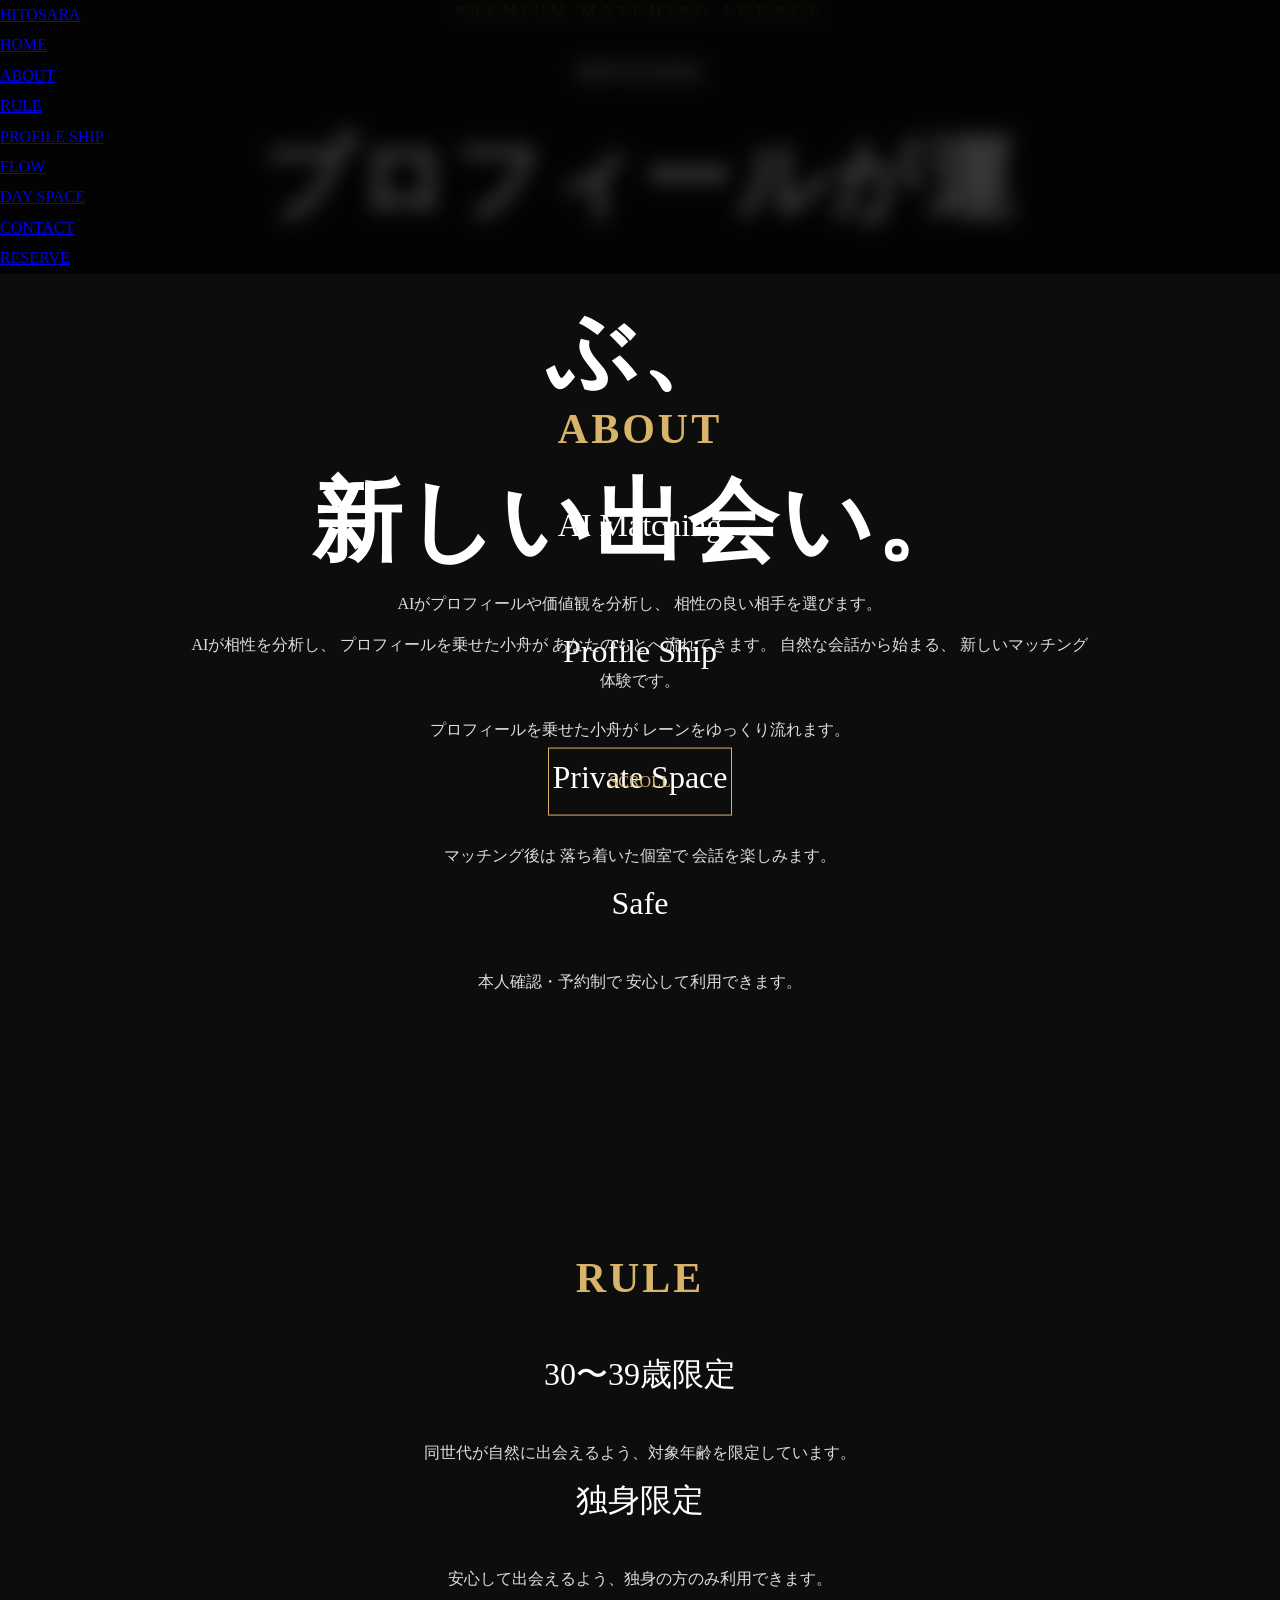
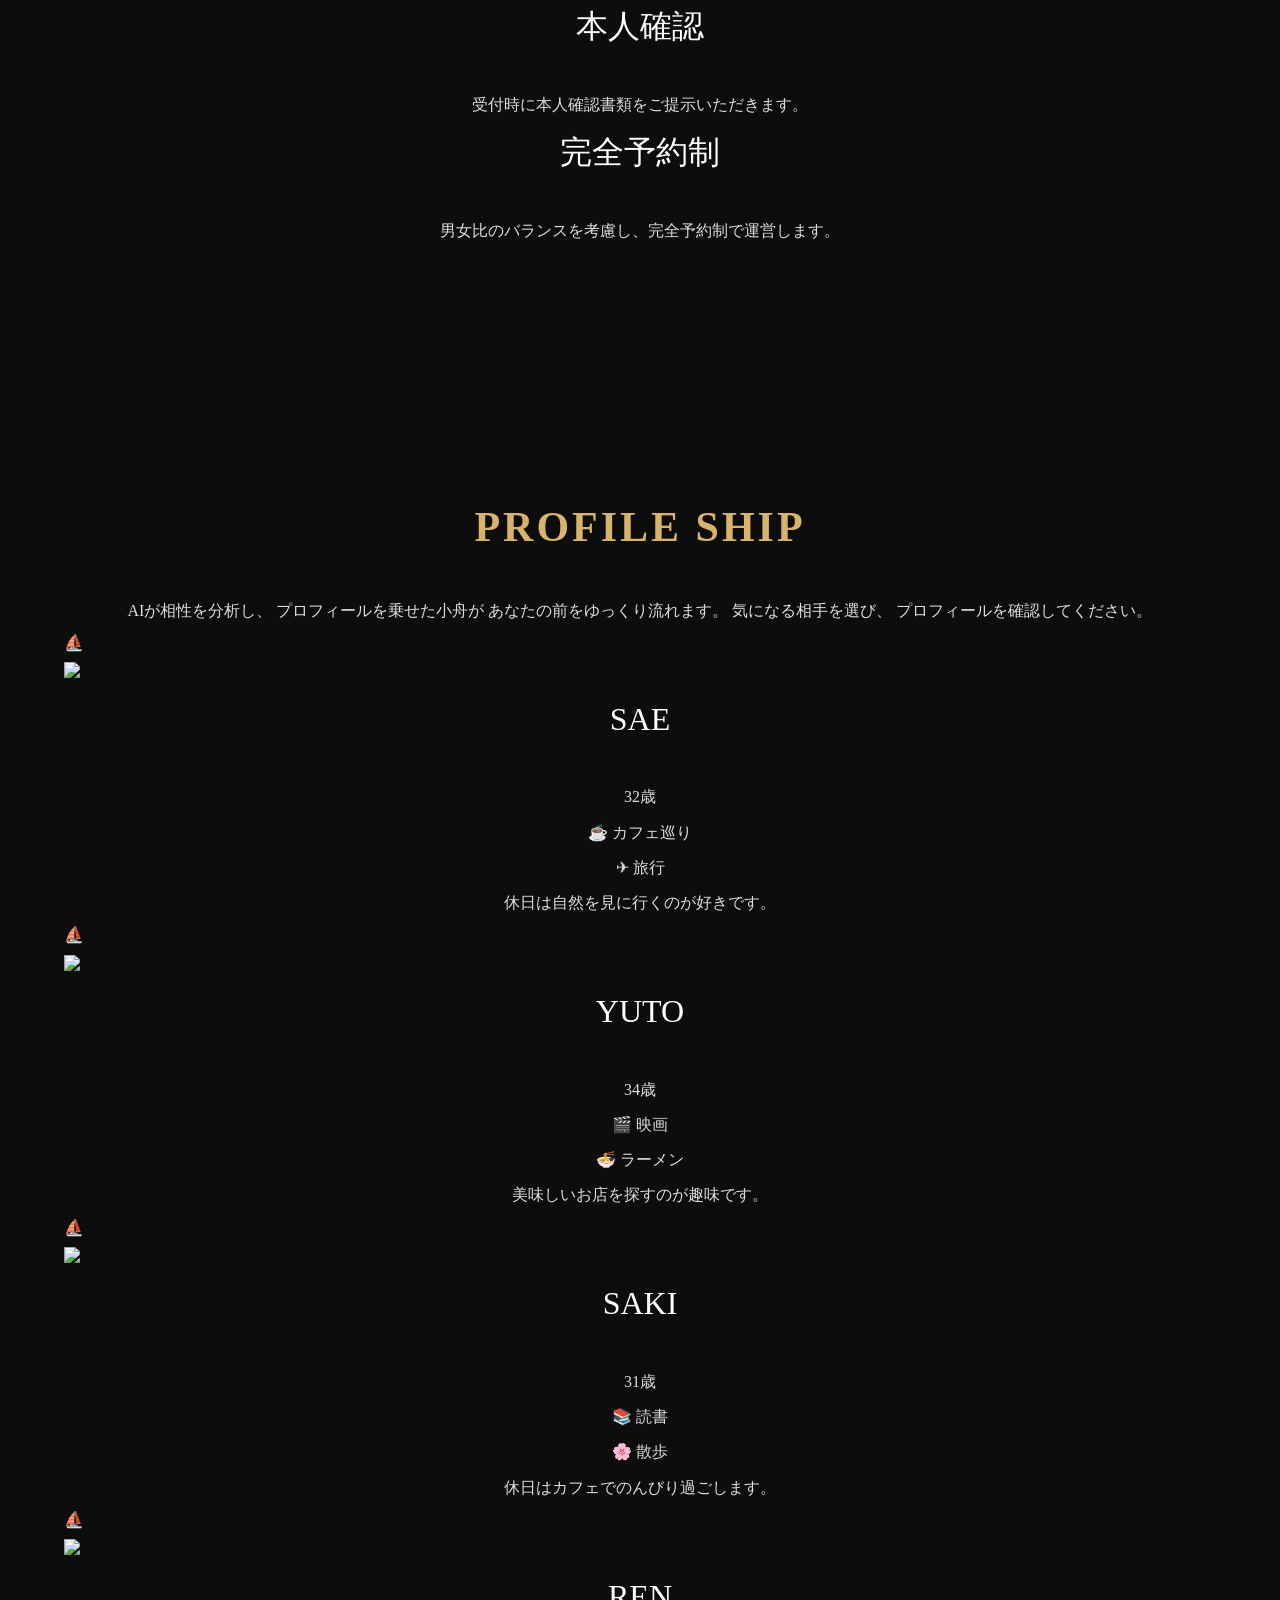
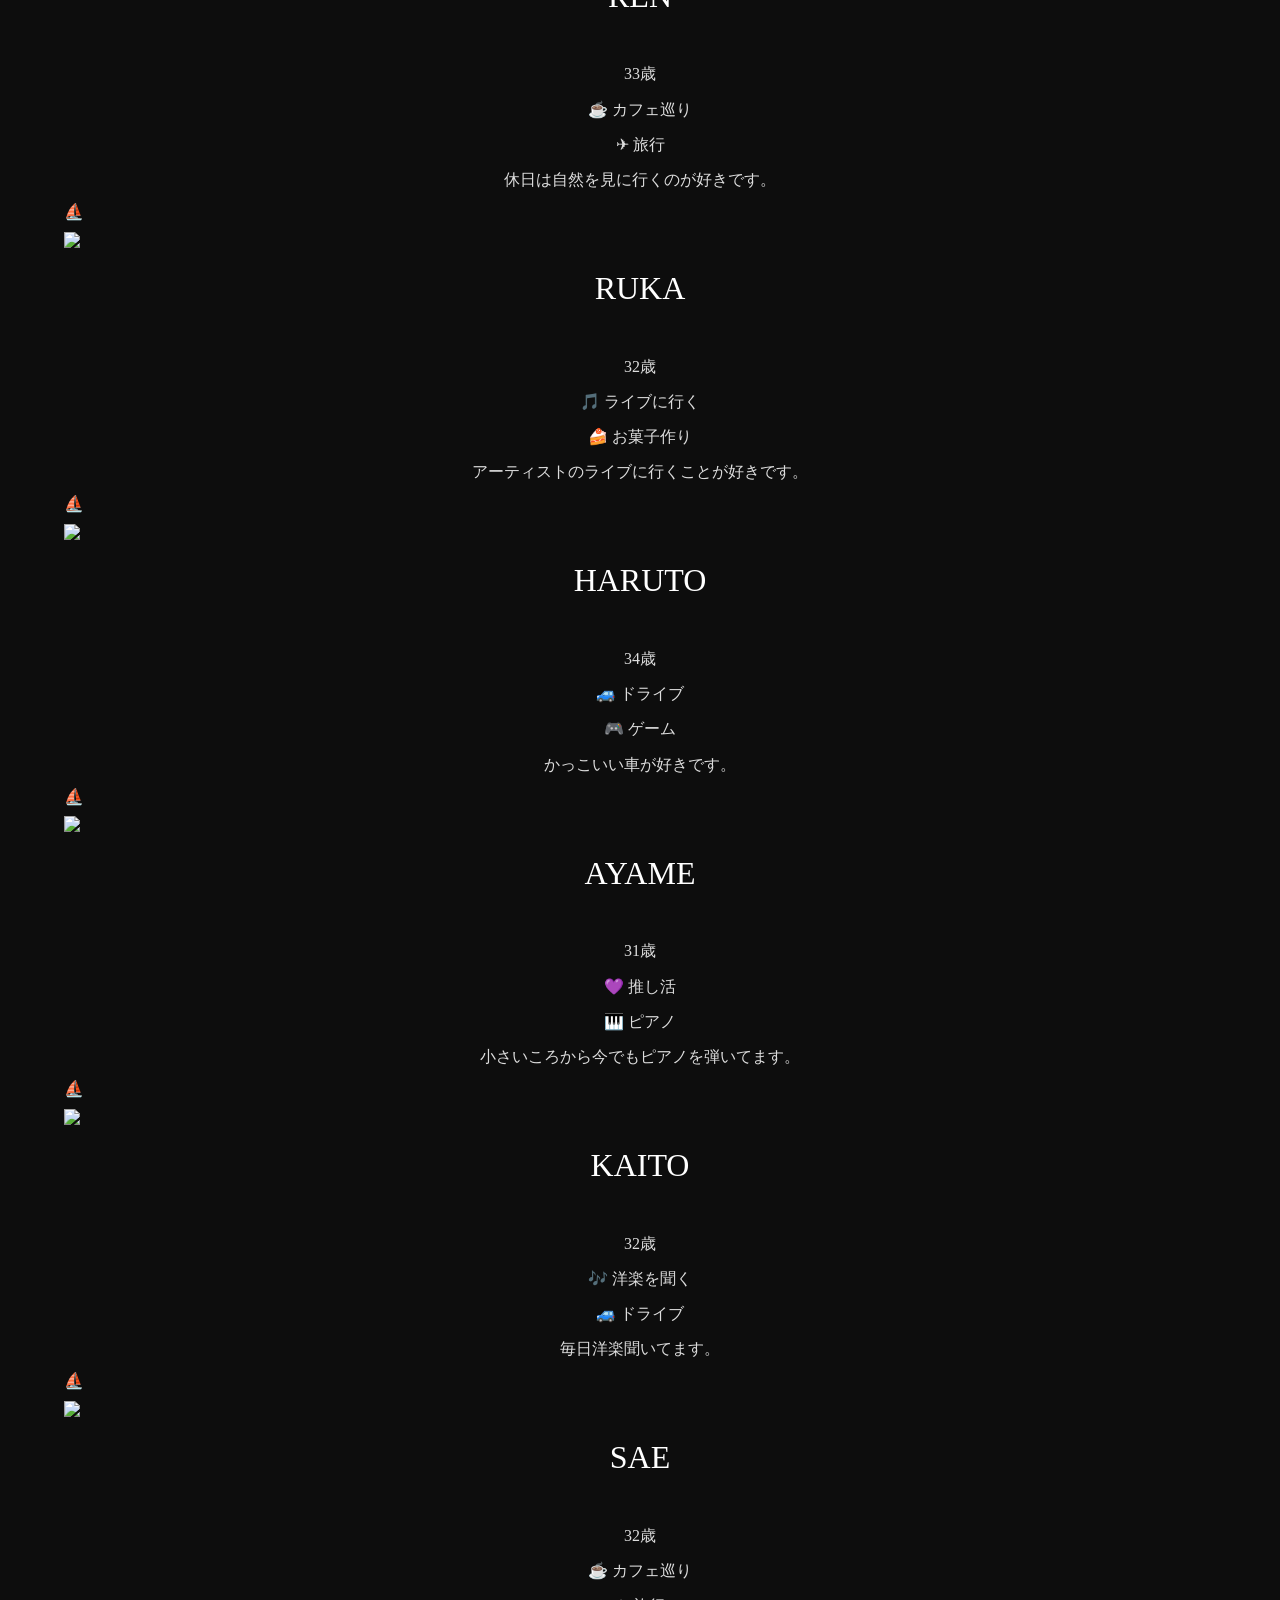
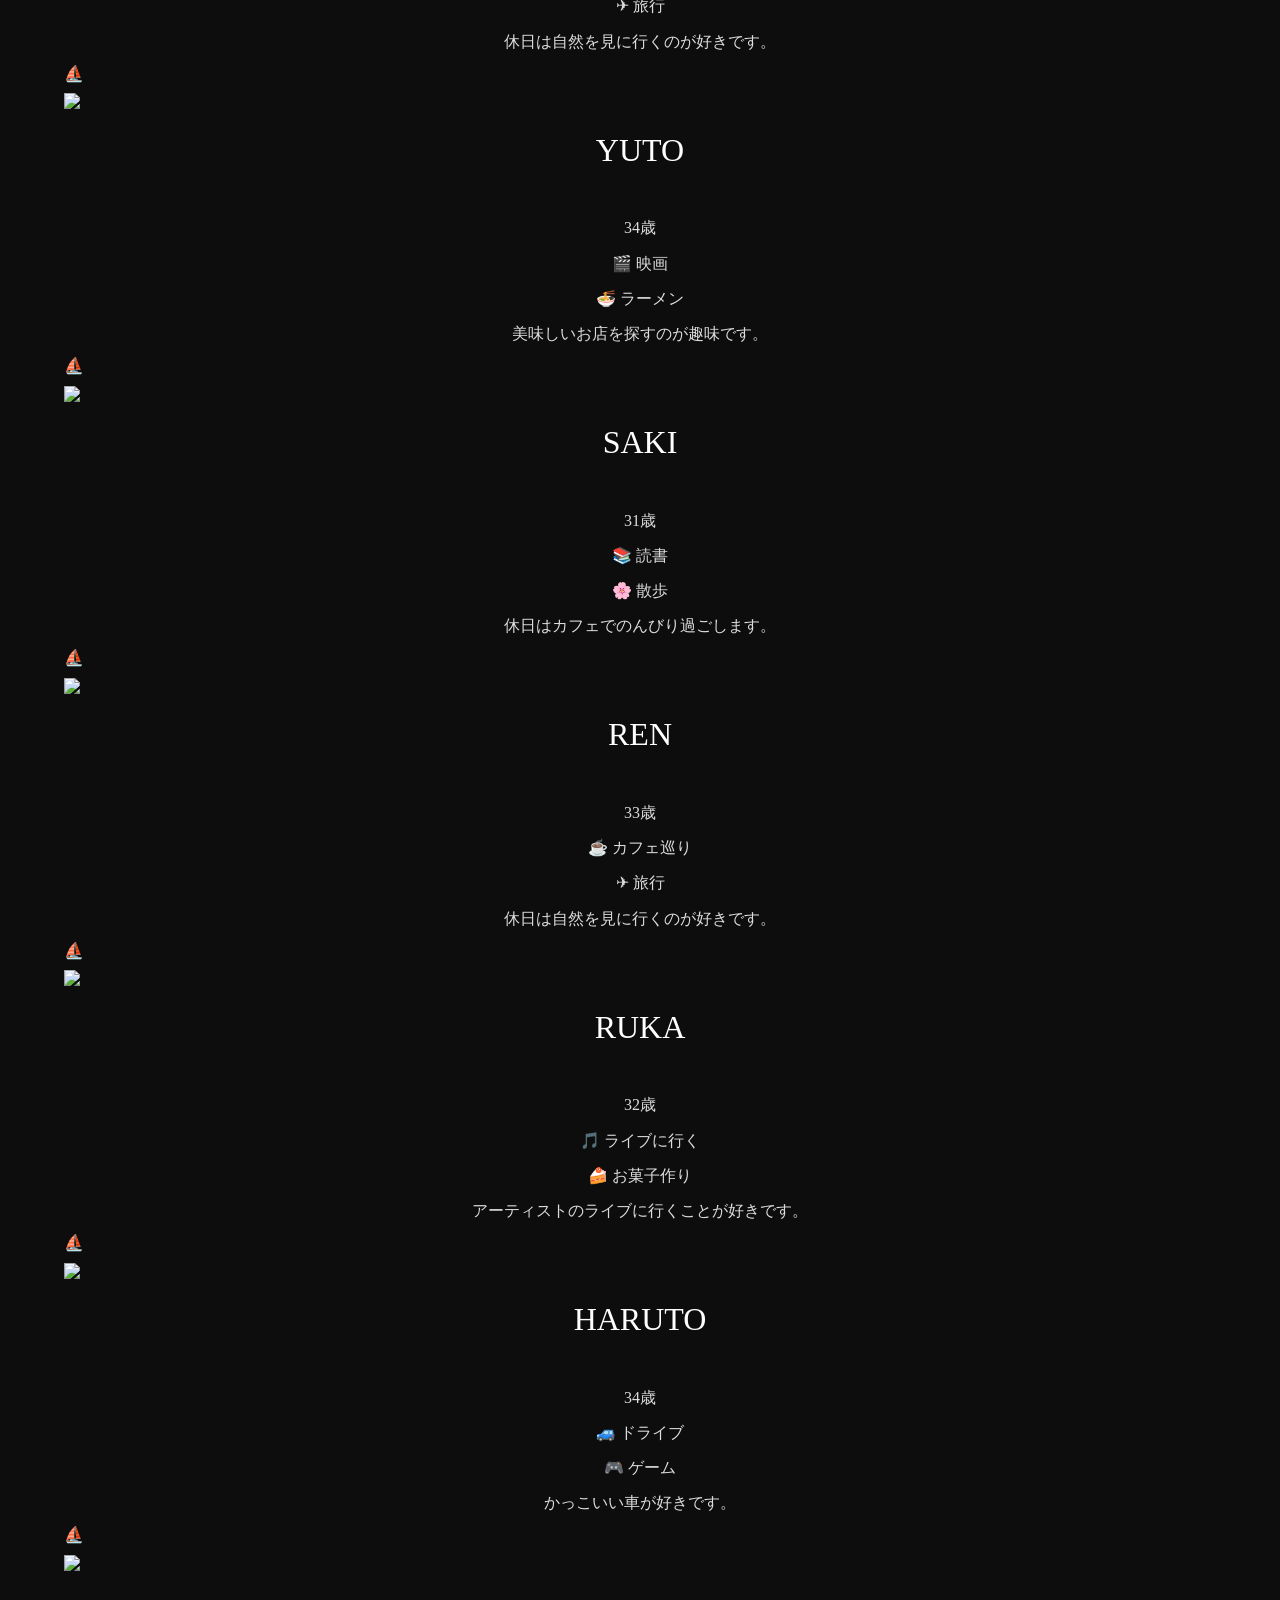
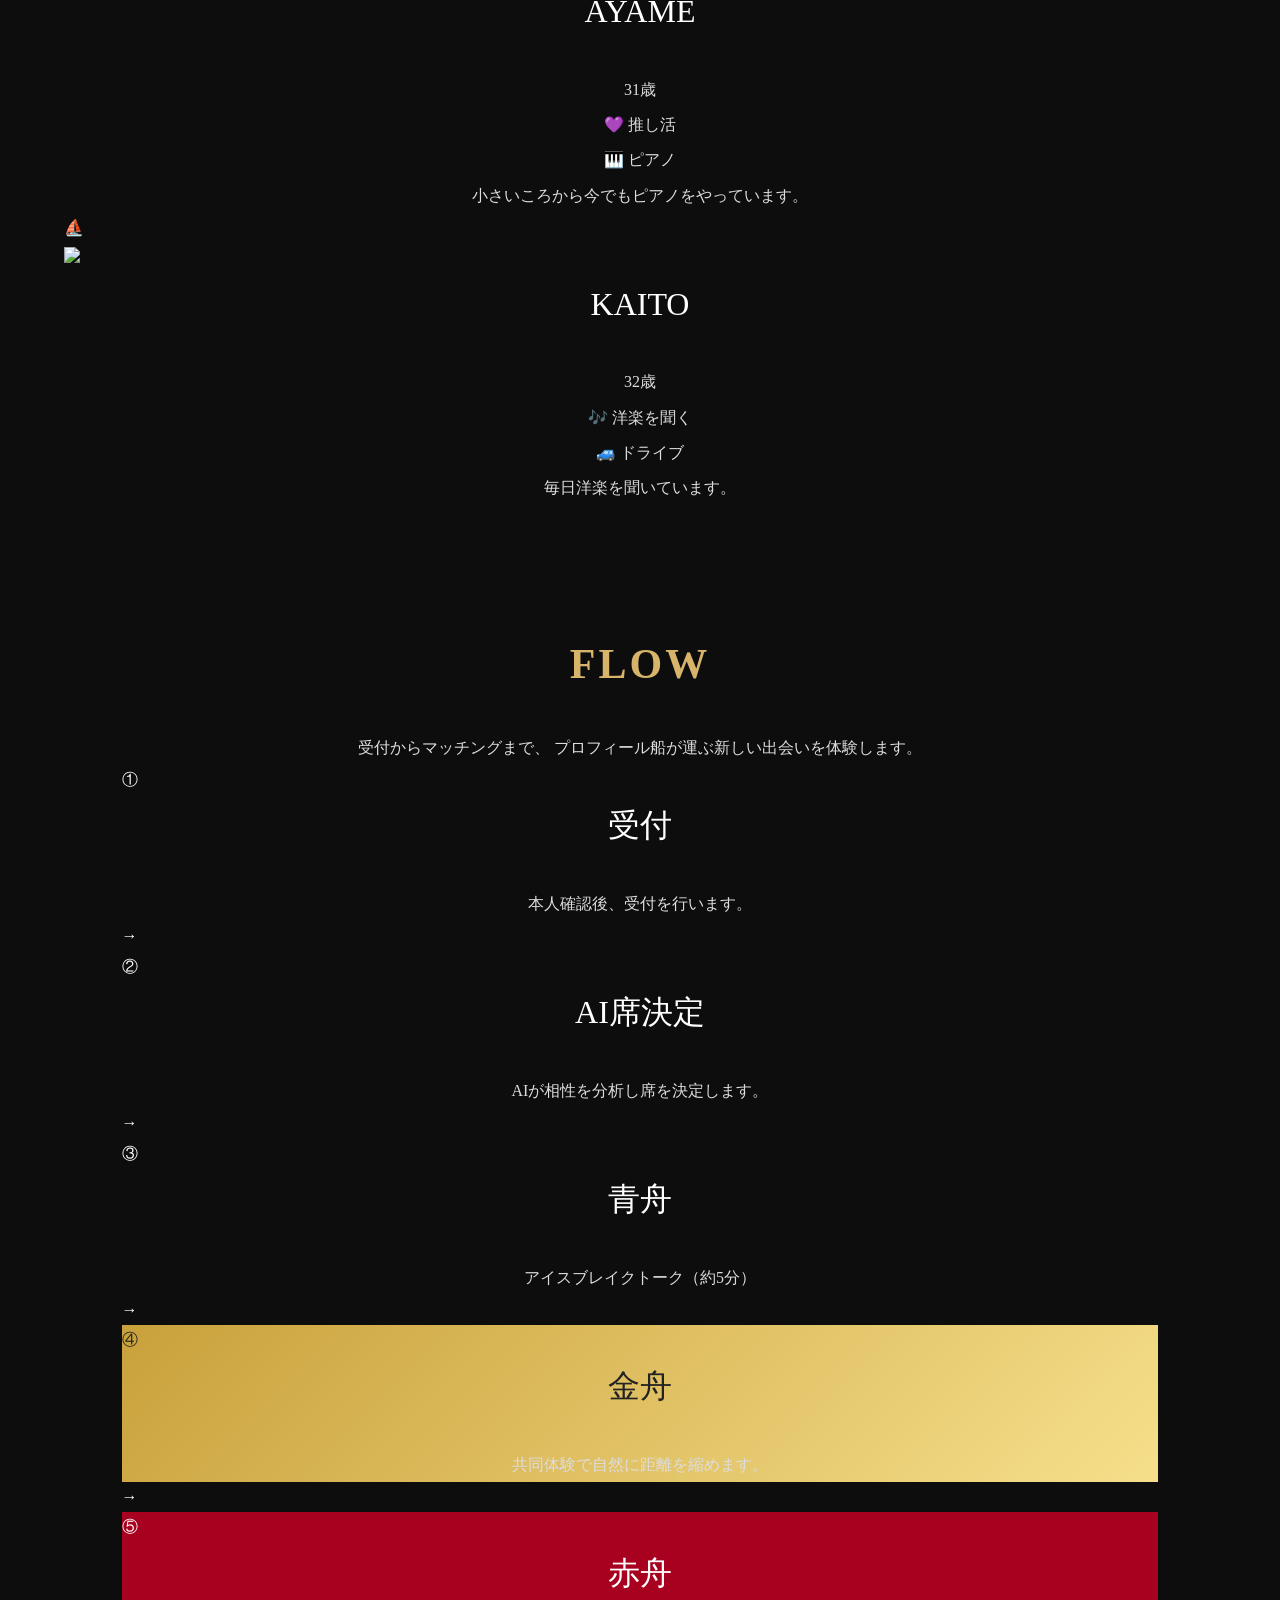
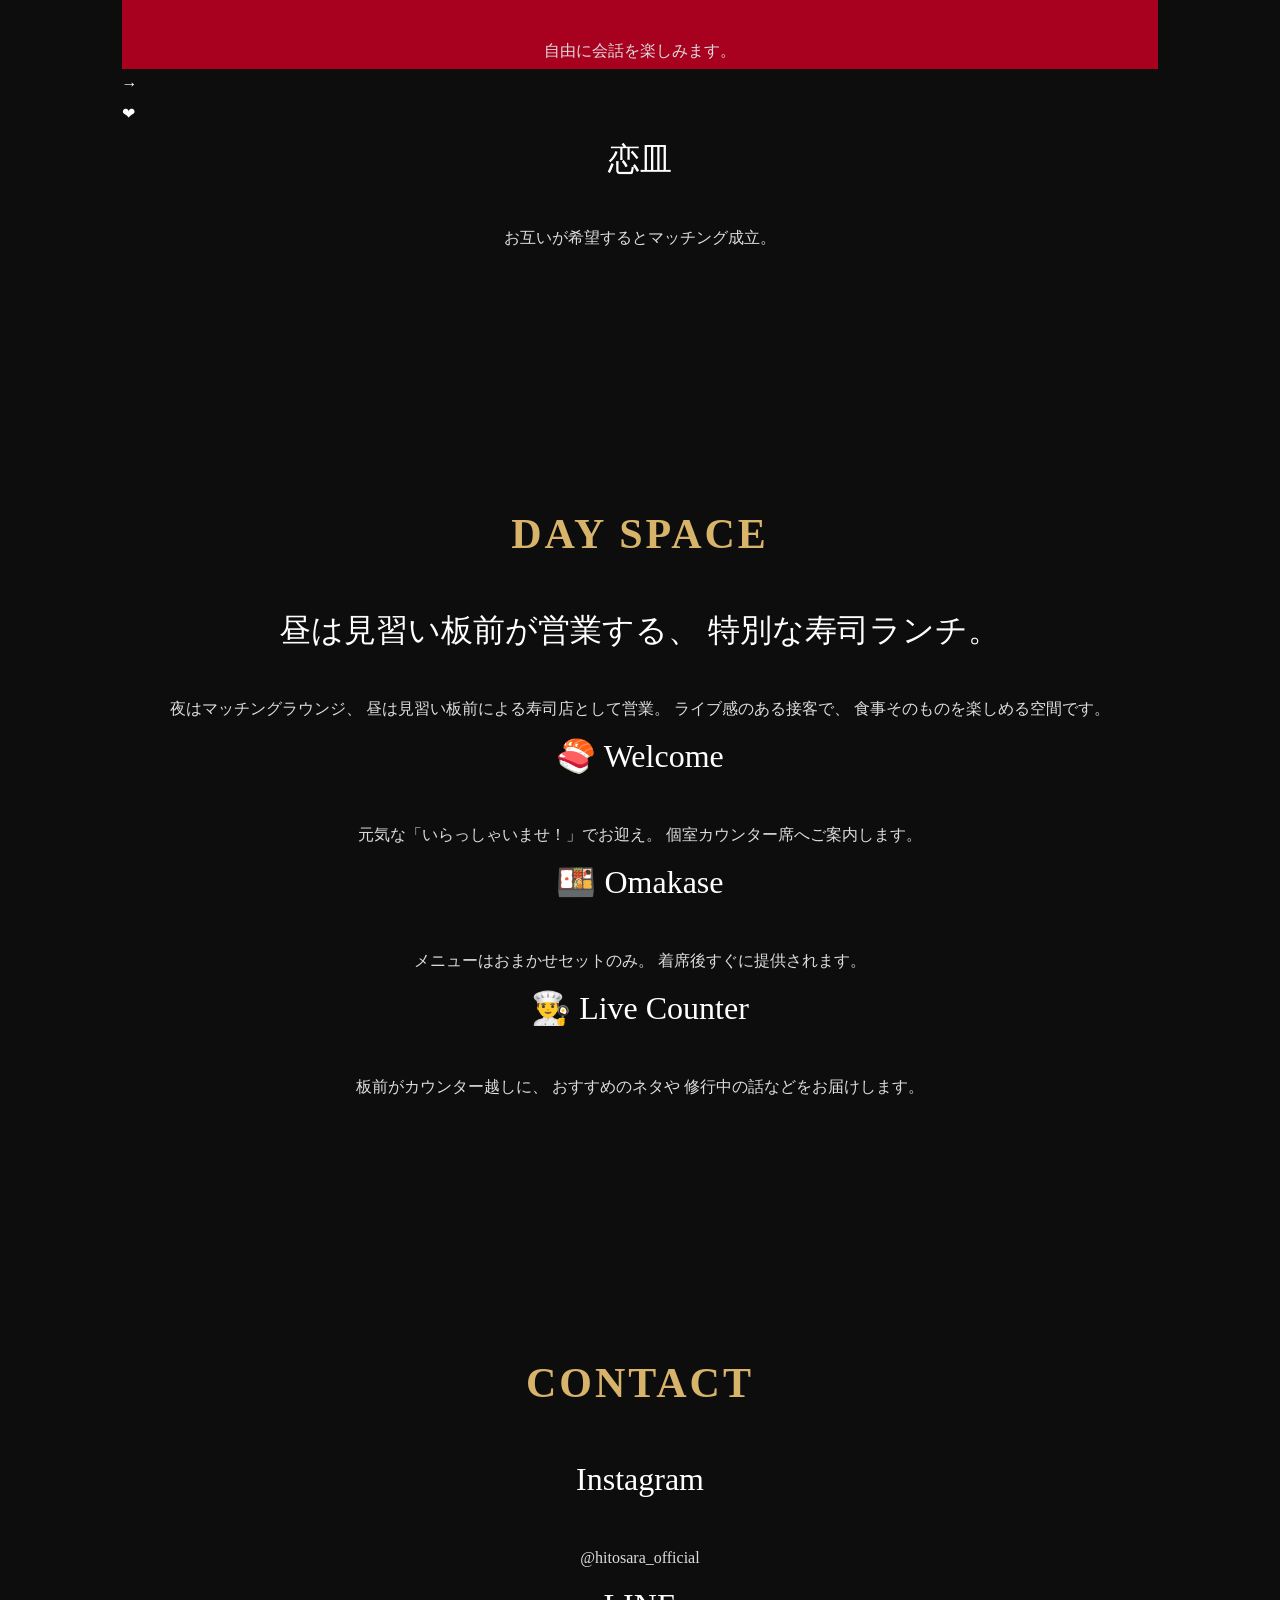
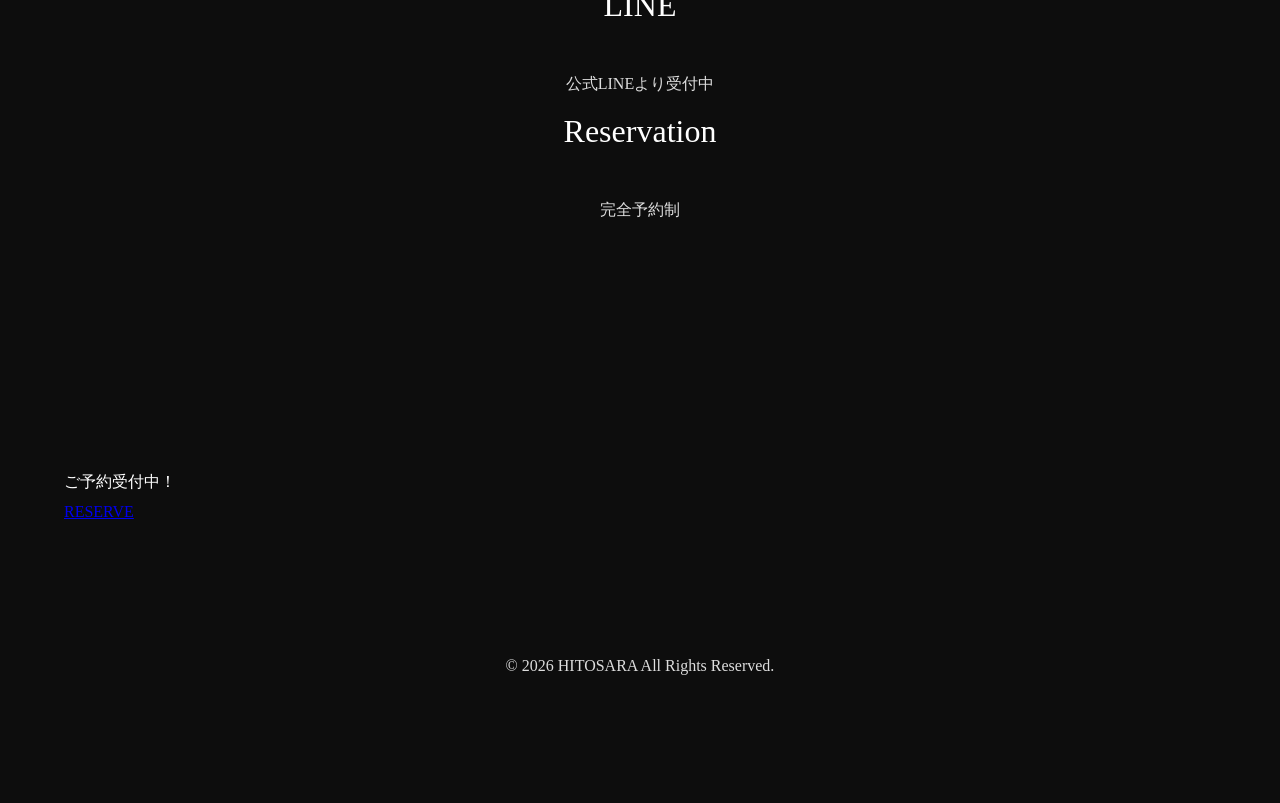
==== index.html @ 4f136fea "Add files via upload" ====
<!DOCTYPE html>
<html lang="ja">

<head>

<meta charset="UTF-8">
<meta name="viewport" content="width=device-width, initial-scale=1.0">

<title>HITOSARA | プロフィールが運ぶ、新しい出会い。</title>

<link rel="stylesheet" href="css/style.css">

<link rel="preconnect" href="https://fonts.googleapis.com">
<link rel="preconnect" href="https://fonts.gstatic.com" crossorigin>

<link href="https://fonts.googleapis.com/css2?family=Cormorant+Garamond:wght@400;600;700&family=Noto+Serif+JP:wght@300;500;700&display=swap" rel="stylesheet">

<script src="js/script.js" defer></script>

</head>

<body>

<header id="header">

<div class="headerInner">

<a href="#" class="logo">

HITOSARA

</a>

<div id="menuBtn">

<span></span>
<span></span>
<span></span>

</div>

<nav id="menu">

<ul>

<li><a href="#top">HOME</a></li>

<li><a href="#about">ABOUT</a></li>

<li><a href="#rule">RULE</a></li>

<li><a href="#ship">PROFILE SHIP</a></li>

<li><a href="#flow">FLOW</a></li>

<li><a href="#day">DAY SPACE</a></li>

<li><a href="#contact">CONTACT</a></li>

<li><a href="#reserve">RESERVE</a></li>

</ul>

</nav>

</div>

</header>



<!-- TOP -->

<section id="top">

<img src="images/ChatGPT Image 2026年7月17日 19_50_32.png" alt="">

<div class="overlay"></div>

<div class="hero">
<br>
<br>
<br>
<br>
<p class="mini">

PREMIUM MATCHING LOUNGE

</p>

<h1>

HITOSARA

</h1>

<h2>

プロフィールが運ぶ、<br>
新しい出会い。

</h2>

<p>

AIが相性を分析し、
プロフィールを乗せた小舟が
あなたのもとへ流れてきます。

自然な会話から始まる、
新しいマッチング体験です。

</p>

<a href="#about" class="btn">

SCROLL

</a>
<br>
<br>
<br>
<br>
<br>
<br>
<br>
<br>

</div>

</section>



<!-- ABOUT -->

<section id="about">

<div class="inner">

<header>

<h2>

ABOUT

</h2>

</header>

<div class="aboutGrid">

<div class="glass">

<h3>AI Matching</h3>

<p>

AIがプロフィールや価値観を分析し、
相性の良い相手を選びます。

</p>

</div>

<div class="glass">

<h3>Profile Ship</h3>

<p>

プロフィールを乗せた小舟が
レーンをゆっくり流れます。

</p>

</div>

<div class="glass">

<h3>Private Space</h3>

<p>

マッチング後は
落ち着いた個室で
会話を楽しみます。

</p>

</div>

<div class="glass">

<h3>Safe</h3>

<p>

本人確認・予約制で
安心して利用できます。

</p>

</div>

</div>

</div>

</section>
<!-- RULE -->

<section id="rule">

<div class="inner">

<header>
<h2>RULE</h2>
</header>

<div class="ruleGrid">

<div class="ruleCard">
<h3>30〜39歳限定</h3>
<p>同世代が自然に出会えるよう、対象年齢を限定しています。</p>
</div>

<div class="ruleCard">
<h3>独身限定</h3>
<p>安心して出会えるよう、独身の方のみ利用できます。</p>
</div>

<div class="ruleCard">
<h3>本人確認</h3>
<p>受付時に本人確認書類をご提示いただきます。</p>
</div>

<div class="ruleCard">
<h3>完全予約制</h3>
<p>男女比のバランスを考慮し、完全予約制で運営します。</p>
</div>

</div>

</div>

</section>



<!-- PROFILE SHIP -->

<section id="ship">

<div class="inner">

<header>

<h2>PROFILE SHIP</h2>

</header>

<p class="sectionText">

AIが相性を分析し、
プロフィールを乗せた小舟が
あなたの前をゆっくり流れます。

気になる相手を選び、
プロフィールを確認してください。

</p>

<div class="river">

    <div class="ships">

        <!-- 1 -->
        <div class="ship">

            <div class="boat">⛵</div>

            <div class="profileCard">

                <img src="images/sae.jpg" class="profileImg">

                <h3>SAE</h3>

                <p>32歳</p>
                <p>☕ カフェ巡り</p>
                <p>✈ 旅行</p>

                <p class="comment">
                    休日は自然を見に行くのが好きです。
                </p>

            </div>

        </div>

        <!-- 2 -->
        <div class="ship">

            <div class="boat">⛵</div>

            <div class="profileCard">

                <img src="images/yuto.jpg" class="profileImg">

                <h3>YUTO</h3>

                <p>34歳</p>
                <p>🎬 映画</p>
                <p>🍜 ラーメン</p>

                <p class="comment">
                    美味しいお店を探すのが趣味です。
                </p>

            </div>

        </div>

        <!-- 3 -->
        <div class="ship">

            <div class="boat">⛵</div>

            <div class="profileCard">

                <img src="images/saki.jpg" class="profileImg">

                <h3>SAKI</h3>

                <p>31歳</p>
                <p>📚 読書</p>
                <p>🌸 散歩</p>

                <p class="comment">
                    休日はカフェでのんびり過ごします。
                </p>

            </div>

        </div>
		<!-- 4 -->
		<div class="ship">

            <div class="boat">⛵</div>

            <div class="profileCard">

                <img src="images/ren.jpg" class="profileImg">

                <h3>REN</h3>

                <p>33歳</p>
                <p>☕ カフェ巡り</p>
                <p>✈ 旅行</p>

                <p class="comment">
                    休日は自然を見に行くのが好きです。
                </p>

            </div>

        </div>

        <!-- ループ用コピー -->

        <div class="ship">

            <div class="boat">⛵</div>

            <div class="profileCard">

                <img src="images/ruka.jpg" class="profileImg">

                <h3>RUKA</h3>

                <p>32歳</p>
                <p>🎵 ライブに行く</p>
                <p>🍰 お菓子作り</p>

                <p class="comment">
                    アーティストのライブに行くことが好きです。
                </p>

            </div>

        </div>

        <div class="ship">

            <div class="boat">⛵</div>

            <div class="profileCard">

                <img src="images/hruto.jpg" class="profileImg">

                <h3>HARUTO</h3>

                <p>34歳</p>
                <p>🚙 ドライブ</p>
                <p>🎮 ゲーム</p>

                <p class="comment">
                    かっこいい車が好きです。
                </p>

            </div>

        </div>

        <div class="ship">

            <div class="boat">⛵</div>

            <div class="profileCard">

                <img src="images/ayame.jpg" class="profileImg">

                <h3>AYAME</h3>

                <p>31歳</p>
                <p>💜 推し活</p>
                <p>🎹 ピアノ</p>

                <p class="comment">
                    小さいころから今でもピアノを弾いてます。
                </p>

            </div>

        </div>
		
		<div class="ship">

            <div class="boat">⛵</div>

            <div class="profileCard">

                <img src="images/kaito.jpg" class="profileImg">

                <h3>KAITO</h3>

                <p>32歳</p>
                <p>🎶 洋楽を聞く</p>
                <p>🚙 ドライブ</p>

                <p class="comment">
                    毎日洋楽聞いてます。
                </p>

            </div>

        </div>

				<!-- ループ用コピー -->

<div class="ship">
    <div class="boat">⛵</div>
    <div class="profileCard">
        <img src="images/sae.jpg" class="profileImg">
        <h3>SAE</h3>
        <p>32歳</p>
        <p>☕ カフェ巡り</p>
        <p>✈ 旅行</p>
        <p class="comment">休日は自然を見に行くのが好きです。</p>
    </div>
</div>

<div class="ship">
    <div class="boat">⛵</div>
    <div class="profileCard">
        <img src="images/yuto.jpg" class="profileImg">
        <h3>YUTO</h3>
        <p>34歳</p>
        <p>🎬 映画</p>
        <p>🍜 ラーメン</p>
        <p class="comment">美味しいお店を探すのが趣味です。</p>
    </div>
</div>

<div class="ship">
    <div class="boat">⛵</div>
    <div class="profileCard">
        <img src="images/saki.jpg" class="profileImg">
        <h3>SAKI</h3>
        <p>31歳</p>
        <p>📚 読書</p>
        <p>🌸 散歩</p>
        <p class="comment">休日はカフェでのんびり過ごします。</p>
    </div>
</div>

<div class="ship">
    <div class="boat">⛵</div>
    <div class="profileCard">
        <img src="images/ren.jpg" class="profileImg">
        <h3>REN</h3>
        <p>33歳</p>
        <p>☕ カフェ巡り</p>
        <p>✈ 旅行</p>
        <p class="comment">休日は自然を見に行くのが好きです。</p>
    </div>
</div>

<div class="ship">
    <div class="boat">⛵</div>
    <div class="profileCard">
        <img src="images/ruka.jpg" class="profileImg">
        <h3>RUKA</h3>
        <p>32歳</p>
        <p>🎵 ライブに行く</p>
        <p>🍰 お菓子作り</p>
        <p class="comment">アーティストのライブに行くことが好きです。</p>
    </div>
</div>

<div class="ship">
    <div class="boat">⛵</div>
    <div class="profileCard">
        <img src="images/hruto.jpg" class="profileImg">
        <h3>HARUTO</h3>
        <p>34歳</p>
        <p>🚙 ドライブ</p>
        <p>🎮 ゲーム</p>
        <p class="comment">かっこいい車が好きです。</p>
    </div>
</div>

<div class="ship">
    <div class="boat">⛵</div>
    <div class="profileCard">
        <img src="images/ayame.jpg" class="profileImg">
        <h3>AYAME</h3>
        <p>31歳</p>
        <p>💜 推し活</p>
        <p>🎹 ピアノ</p>
        <p class="comment">小さいころから今でもピアノをやっています。</p>
    </div>
</div>

<div class="ship">
    <div class="boat">⛵</div>
    <div class="profileCard">
        <img src="images/kaito.jpg" class="profileImg">
        <h3>KAITO</h3>
        <p>32歳</p>
        <p>🎶 洋楽を聞く</p>
        <p>🚙 ドライブ</p>
        <p class="comment">毎日洋楽を聞いています。</p>
    </div>
</div>



    </div>

</div>
<!-- FLOW -->

<section id="flow">

<div class="inner">

<header>

<h2>FLOW</h2>

</header>

<p class="sectionText">

受付からマッチングまで、
プロフィール船が運ぶ新しい出会いを体験します。

</p>

<div class="flow">

<div class="flowItem">
<div class="circle">①</div>
<h3>受付</h3>
<p>本人確認後、受付を行います。</p>
</div>

<div class="arrow">→</div>

<div class="flowItem">
<div class="circle">②</div>
<h3>AI席決定</h3>
<p>AIが相性を分析し席を決定します。</p>
</div>

<div class="arrow">→</div>

<div class="flowItem blue">
<div class="circle">③</div>
<h3>青舟</h3>
<p>アイスブレイクトーク（約5分）</p>
</div>

<div class="arrow">→</div>

<div class="flowItem gold">
<div class="circle">④</div>
<h3>金舟</h3>
<p>共同体験で自然に距離を縮めます。</p>
</div>

<div class="arrow">→</div>

<div class="flowItem red">
<div class="circle">⑤</div>
<h3>赤舟</h3>
<p>自由に会話を楽しみます。</p>
</div>

<div class="arrow">→</div>

<div class="flowItem heart">
<div class="circle">❤</div>
<h3>恋皿</h3>
<p>お互いが希望するとマッチング成立。</p>
</div>

</div>

</div>

</section>





<!-- DAY SPACE -->

<section id="day">

<div class="inner">

<header>

<h2>DAY SPACE</h2>

</header>

<h3>

昼は見習い板前が営業する、
特別な寿司ランチ。

</h3>

<p class="sectionText">

夜はマッチングラウンジ、
昼は見習い板前による寿司店として営業。

ライブ感のある接客で、
食事そのものを楽しめる空間です。

</p>

<div class="dayGrid">

<div class="glass">

<h3>🍣 Welcome</h3>

<p>

元気な「いらっしゃいませ！」でお迎え。

個室カウンター席へご案内します。

</p>

</div>

<div class="glass">

<h3>🍱 Omakase</h3>

<p>

メニューはおまかせセットのみ。

着席後すぐに提供されます。

</p>

</div>

<div class="glass">

<h3>👨‍🍳 Live Counter</h3>

<p>

板前がカウンター越しに、

おすすめのネタや

修行中の話などをお届けします。

</p>

</div>

</div>

</div>

</section>





<!-- CONTACT -->

<section id="contact">

<div class="inner">

<header>

<h2>CONTACT</h2>

</header>

<div class="contactGrid">

<div class="glass">

<h3>Instagram</h3>

<p>@hitosara_official</p>

</div>

<div class="glass">

<h3>LINE</h3>

<p>公式LINEより受付中</p>

</div>

<div class="glass">

<h3>Reservation</h3>

<p>完全予約制</p>

</div>

</div>

</div>
</section>

<section id="top">

<div class="reserveArea">
ご予約受付中！
<br>
    <a href="#" class="reserveBtn">
        RESERVE
    </a>

</div>

</section>



<footer>

<p>

© 2026 HITOSARA All Rights Reserved.

</p>

</footer>

</body>
</html>
---- css/style.css ----
/* ==========================
   RESET
========================== */

*{
    margin:0;
    padding:0;
    box-sizing:border-box;
}

html{
    scroll-behavior:smooth;
}

body{

    font-family:
    "Yu Mincho",
    "Hiragino Mincho ProN",
    serif;

    background:#0d0d0d;

    color:#ffffff;

    line-height:1.9;
}

/* ==========================
HEADER
========================== */

#header{

    position:fixed;

    width:100%;

    top:0;

    left:0;

    background:rgba(0,0,0,.75);

    backdrop-filter:blur(10px);

    z-index:999;

}

#headerWrap{

    width:90%;

    max-width:1200px;

    margin:auto;

    height:90px;

    display:flex;

    justify-content:space-between;

    align-items:center;

}

.logo a{

    color:#d8b46a;

    text-decoration:none;

    font-size:38px;

    letter-spacing:5px;

    font-weight:bold;

}

#mainnav ul{

    display:flex;

    list-style:none;

}

#mainnav li{

    margin-left:40px;

}

#mainnav a{

    color:white;

    text-decoration:none;

    transition:.3s;

}

#mainnav a:hover{

    color:#d8b46a;

}

/* ==========================
MAIN VISUAL
========================== */

#mainImg{

    position:relative;

    height:100vh;

    overflow:hidden;

}

#mainImg img{

    width:100%;

    height:100%;

    object-fit:cover;

}

.hero{

    position:absolute;

    top:50%;

    left:50%;

    transform:translate(-50%,-50%);

    width:90%;

    max-width:900px;

    text-align:center;

}

.hero .mini{

    color:#d8b46a;

    letter-spacing:6px;

    margin-bottom:20px;

}

.hero h2{

    font-size:90px;

    color:white;

    margin-bottom:20px;

}

.hero .sub{

    font-size:30px;

    color:#d8b46a;

    margin-bottom:30px;

}

.hero .text{

    max-width:700px;

    margin:auto;

    font-size:18px;

    line-height:2;

}

.btn{

    display:inline-block;

    margin-top:50px;

    padding:18px 60px;

    border:1px solid #d8b46a;

    color:#d8b46a;

    text-decoration:none;

    transition:.4s;

}

.btn:hover{

    background:#d8b46a;

    color:black;

}
/* ==========================
SECTION 共通
========================== */

section{

    padding:120px 0;

}

.inner{

    width:90%;

    max-width:1200px;

    margin:auto;

}

.innerS{

    width:85%;

    max-width:900px;

    margin:auto;

}

section h2{

    text-align:center;

    font-size:42px;

    color:#d8b46a;

    margin-bottom:25px;

    letter-spacing:3px;

}

section h3{

    text-align:center;

    font-size:32px;

    margin-bottom:30px;

    font-weight:normal;

}

section p{

    text-align:center;

    line-height:2.2;

    color:#ddd;

}

.lead{

    max-width:800px;

    margin:0 auto 70px;

}

/* ==========================
CONCEPT
========================== */

#sec01{

    background:#111;

}

#sec01 h3{

    color:white;

}

#sec01 p{

    max-width:750px;

    margin:auto;

}

/* ==========================
NIGHT
========================== */

#sec02{

    background:#181818;

}

/* カードを横並び */

.cardArea{

    display:flex;

    justify-content:center;

    gap:35px;

    margin-top:70px;

    flex-wrap:wrap;

}

.card{

    width:330px;

    background:#202020;

    border-radius:20px;

    overflow:hidden;

    transition:.4s;

    box-shadow:0 15px 40px rgba(0,0,0,.35);

}

.card:hover{

    transform:translateY(-10px);

}

.card img{

    width:100%;

    height:220px;

    object-fit:cover;

}

.card h4{

    color:#d8b46a;

    text-align:center;

    margin-top:25px;

    letter-spacing:2px;

}

.card h3{

    font-size:24px;

    margin:18px 0;

}

.card p{

    padding:0 25px 35px;

    text-align:center;

}
/* ==========================
HOW IT WORKS
========================== */

#sec03{

    background:#101010;

}

.timeline{

    max-width:900px;

    margin:70px auto;

}

.step{

    background:#1b1b1b;

    border-left:5px solid #d8b46a;

    padding:35px;

    margin-bottom:35px;

    border-radius:15px;

    box-shadow:0 10px 30px rgba(0,0,0,.3);

    transition:.3s;

}

.step:hover{

    transform:translateY(-5px);

}

.number{

    width:60px;

    height:60px;

    background:#d8b46a;

    color:#111;

    border-radius:50%;

    display:flex;

    justify-content:center;

    align-items:center;

    font-size:26px;

    font-weight:bold;

    margin:0 auto 20px;

}

.step h3{

    text-align:center;

    color:#fff;

    margin-bottom:15px;

    font-size:28px;

}

.step p{

    text-align:center;

    color:#ddd;

    line-height:2;

}

/* ==========================
Talk Plate
========================== */

.plateArea{

    margin-top:100px;

}

.plateArea h3{

    text-align:center;

    color:#d8b46a;

    font-size:38px;

    margin-bottom:50px;

}

.plates{

    display:flex;

    justify-content:center;

    gap:35px;

    flex-wrap:wrap;

}

.plate{

    width:280px;

    border-radius:50%;

    aspect-ratio:1;

    display:flex;

    flex-direction:column;

    justify-content:center;

    align-items:center;

    text-align:center;

    padding:30px;

    transition:.3s;

}

.plate:hover{

    transform:scale(1.05);

}

.white{

    background:#f6f6f6;

    color:#222;

}

.red{

    background:#a8001f;

    color:white;

}

.gold{

    background:linear-gradient(135deg,#c9a13b,#f6df8b);

    color:#222;

}

.plate h4{

    font-size:28px;

    margin-bottom:15px;

}

.plate p{

    line-height:2;

}
/* ==========================
DAY SPACE
========================== */

#sec04{

    background:#181818;

}

#sec04 .card{

    background:#252525;

}

#sec04 .card h3{

    color:#d8b46a;

}

/* ==========================
CONTACT
========================== */

#sec05{

    background:#111;

}

.contactBox{

    margin-top:60px;

    display:flex;

    justify-content:center;

    gap:40px;

    flex-wrap:wrap;

}

.contactBox div{

    width:300px;

    background:#1d1d1d;

    padding:35px;

    border-radius:18px;

    text-align:center;

    transition:.3s;

}

.contactBox div:hover{

    transform:translateY(-8px);

}

.contactBox h4{

    color:#d8b46a;

    font-size:26px;

    margin-bottom:15px;

}

.contactBox p{

    color:#ddd;

}

/* ==========================
FOOTER
========================== */

#footer{

    background:#000;

    text-align:center;

    padding:30px;

    color:#888;

    font-size:14px;

}

/* ==========================
レスポンシブ
========================== */

@media screen and (max-width:900px){

#headerWrap{

    flex-direction:column;

    height:auto;

    padding:20px 0;

}

#mainnav ul{

    flex-direction:column;

    text-align:center;

}

#mainnav li{

    margin:15px 0;

}

.hero h2{

    font-size:52px;

}

.hero .sub{

    font-size:22px;

}

.hero .text{

    font-size:16px;

}

.card{

    width:100%;

}

.plate{

    width:220px;

}

.step{

    padding:25px;

}

section{

    padding:80px 0;

}

}

@media screen and (max-width:600px){

.hero h2{

    font-size:40px;

}

.hero .sub{

    font-size:18px;

}

section h2{

    font-size:30px;

}

section h3{

    font-size:24px;

}

.logo a{

    font-size:28px;

}

}
/*=========================
PLATE LANE
=========================*/

#plateLane{

    padding:120px 0;

    background:#080808;

    overflow:hidden;

}

#plateLane h2{

    text-align:center;

    color:#d8b46a;

    font-size:42px;

}

.laneText{

    text-align:center;

    margin:25px 0 60px;

    color:#ddd;

}

.lane{

    overflow:hidden;

    width:100%;

}

.track{

    display:flex;

    width:max-content;

    animation:plateMove 28s linear infinite;

}

.track:hover{

    animation-play-state:paused;

}

.plate{

    min-width:220px;

    margin:0 18px;

    padding:22px;

    border-radius:100px;

    background:white;

    color:#222;

    font-size:22px;

    text-align:center;

    cursor:pointer;

    transition:.3s;

    box-shadow:0 12px 30px rgba(0,0,0,.4);

}

.plate:hover{

    transform:translateY(-12px) scale(1.05);

    background:#d8b46a;

    color:white;

}

@keyframes plateMove{

0%{

transform:translateX(0);

}

100%{

transform:translateX(-50%);

}

}
.selected{

    background:#d8b46a !important;

    color:white !important;

    transform:scale(1.08);

}
/*=====================
MATCHING
=====================*/

#matchingResult{

padding:120px 0;

background:#101010;

text-align:center;

}

#selectedArea{

display:flex;

justify-content:center;

gap:20px;

margin:50px auto;

flex-wrap:wrap;

min-height:80px;

}

.selectedPlate{

background:#d8b46a;

color:white;

padding:18px 35px;

border-radius:100px;

font-size:20px;

}

.empty{

color:#888;

}

#matchingBox{

width:600px;

max-width:90%;

margin:auto;

}

.bar{

height:18px;

background:#333;

border-radius:100px;

overflow:hidden;

margin:30px 0;

}

#barFill{

height:100%;

width:0;

background:linear-gradient(90deg,#d8b46a,#ffe7a5);

transition:1.2s;

}

#percent{

font-size:40px;

color:#d8b46a;

font-weight:bold;

}
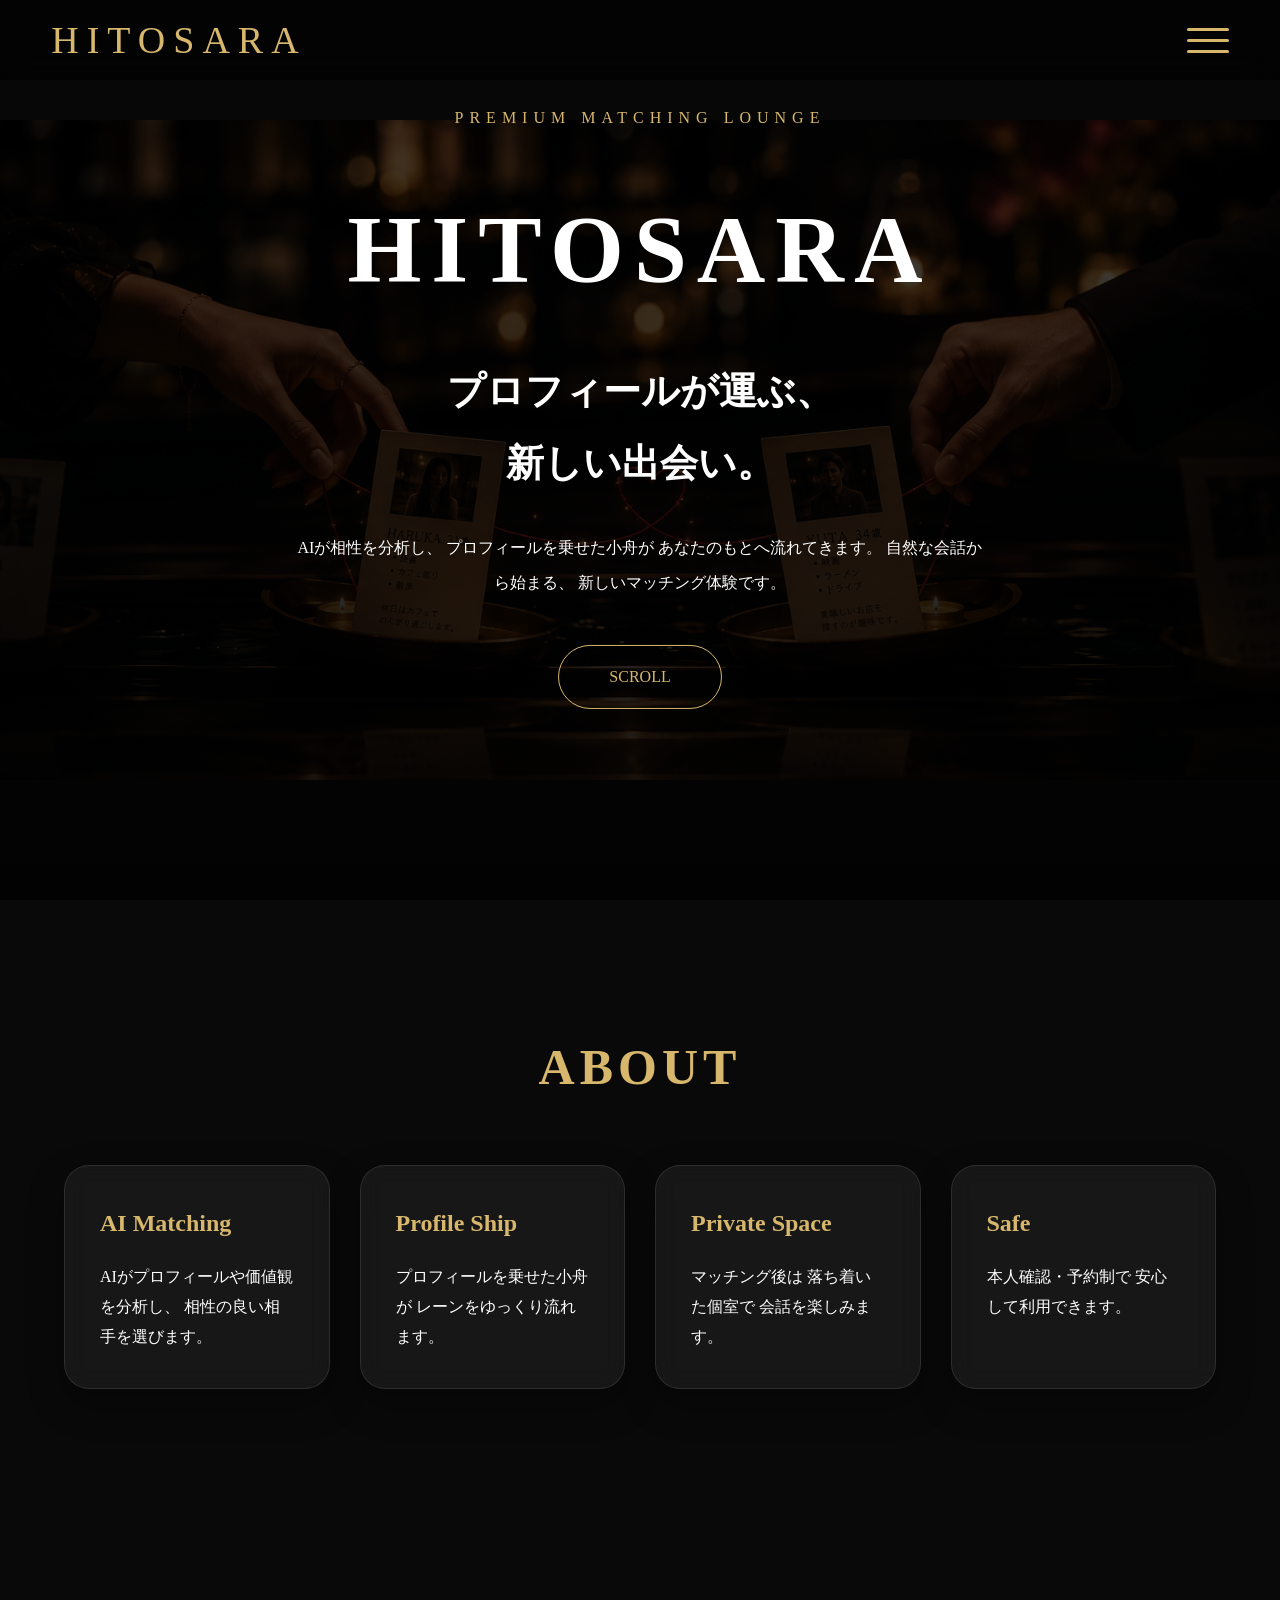
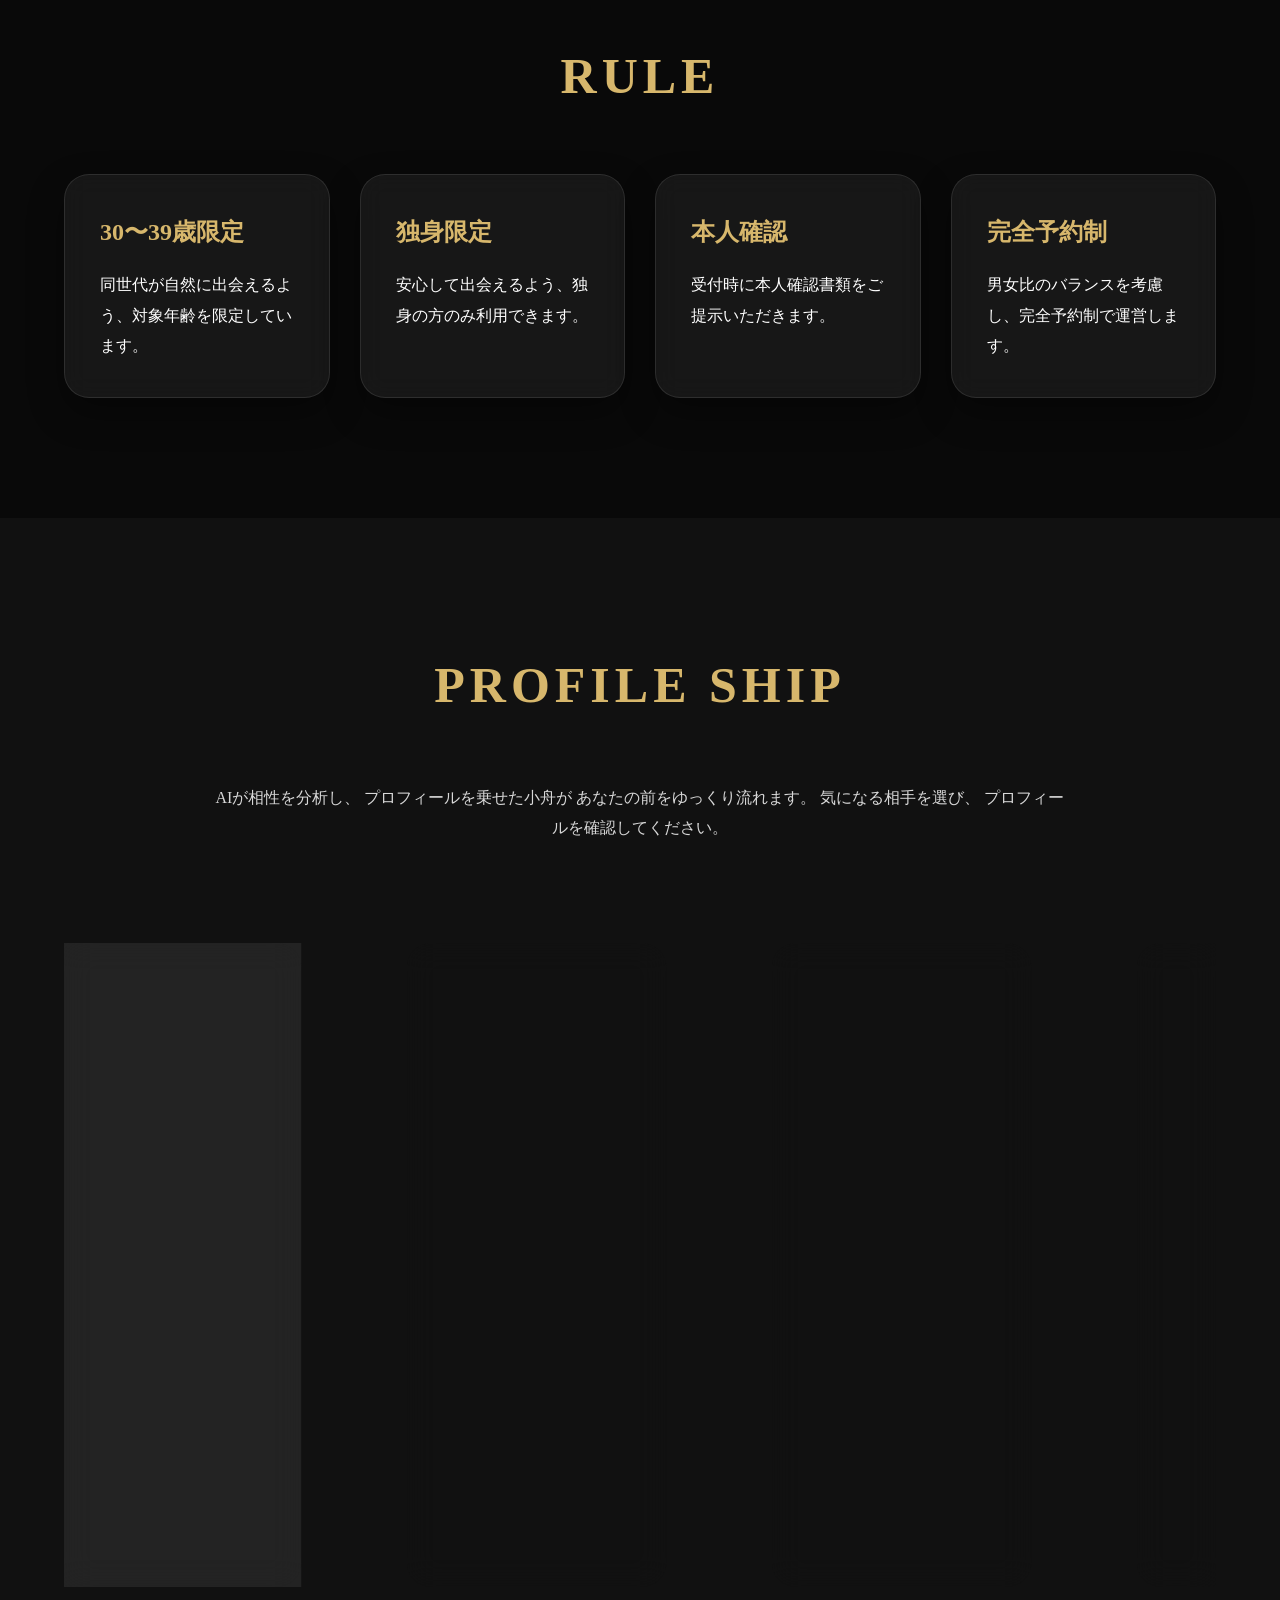
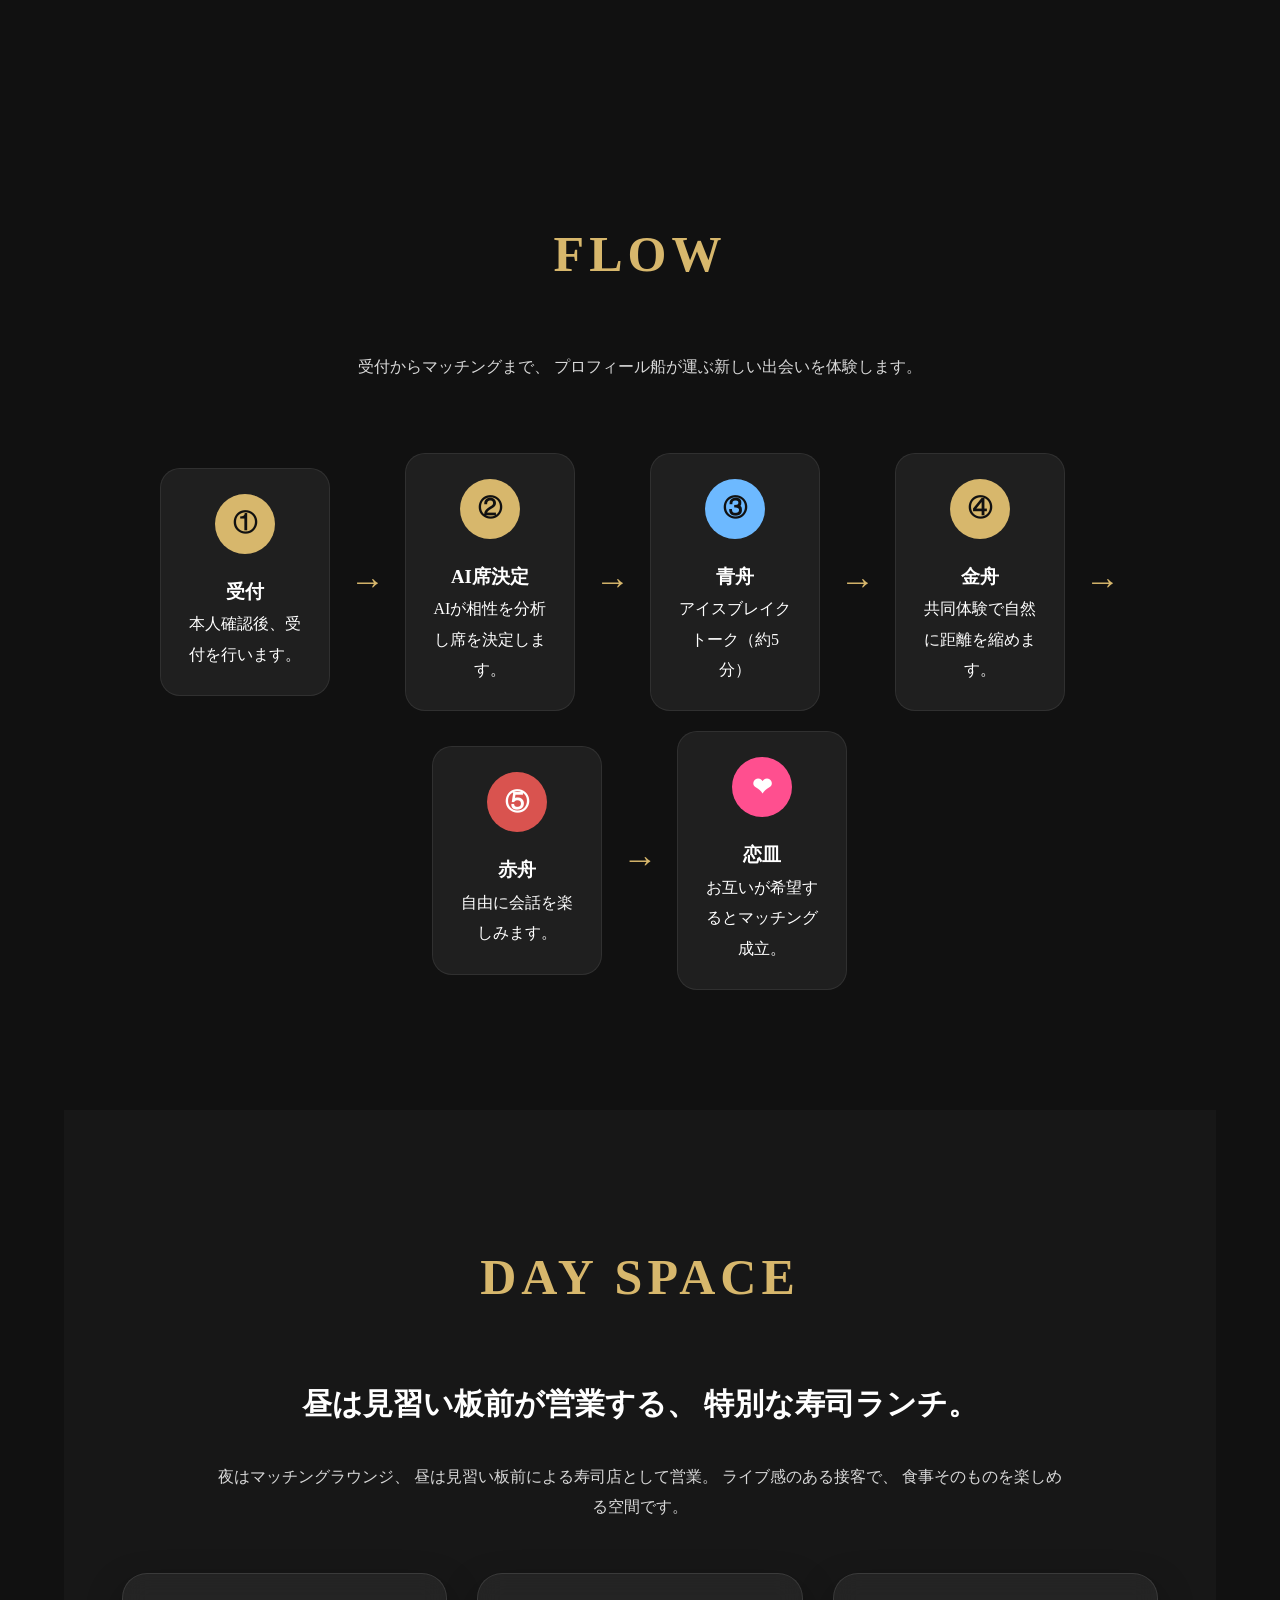
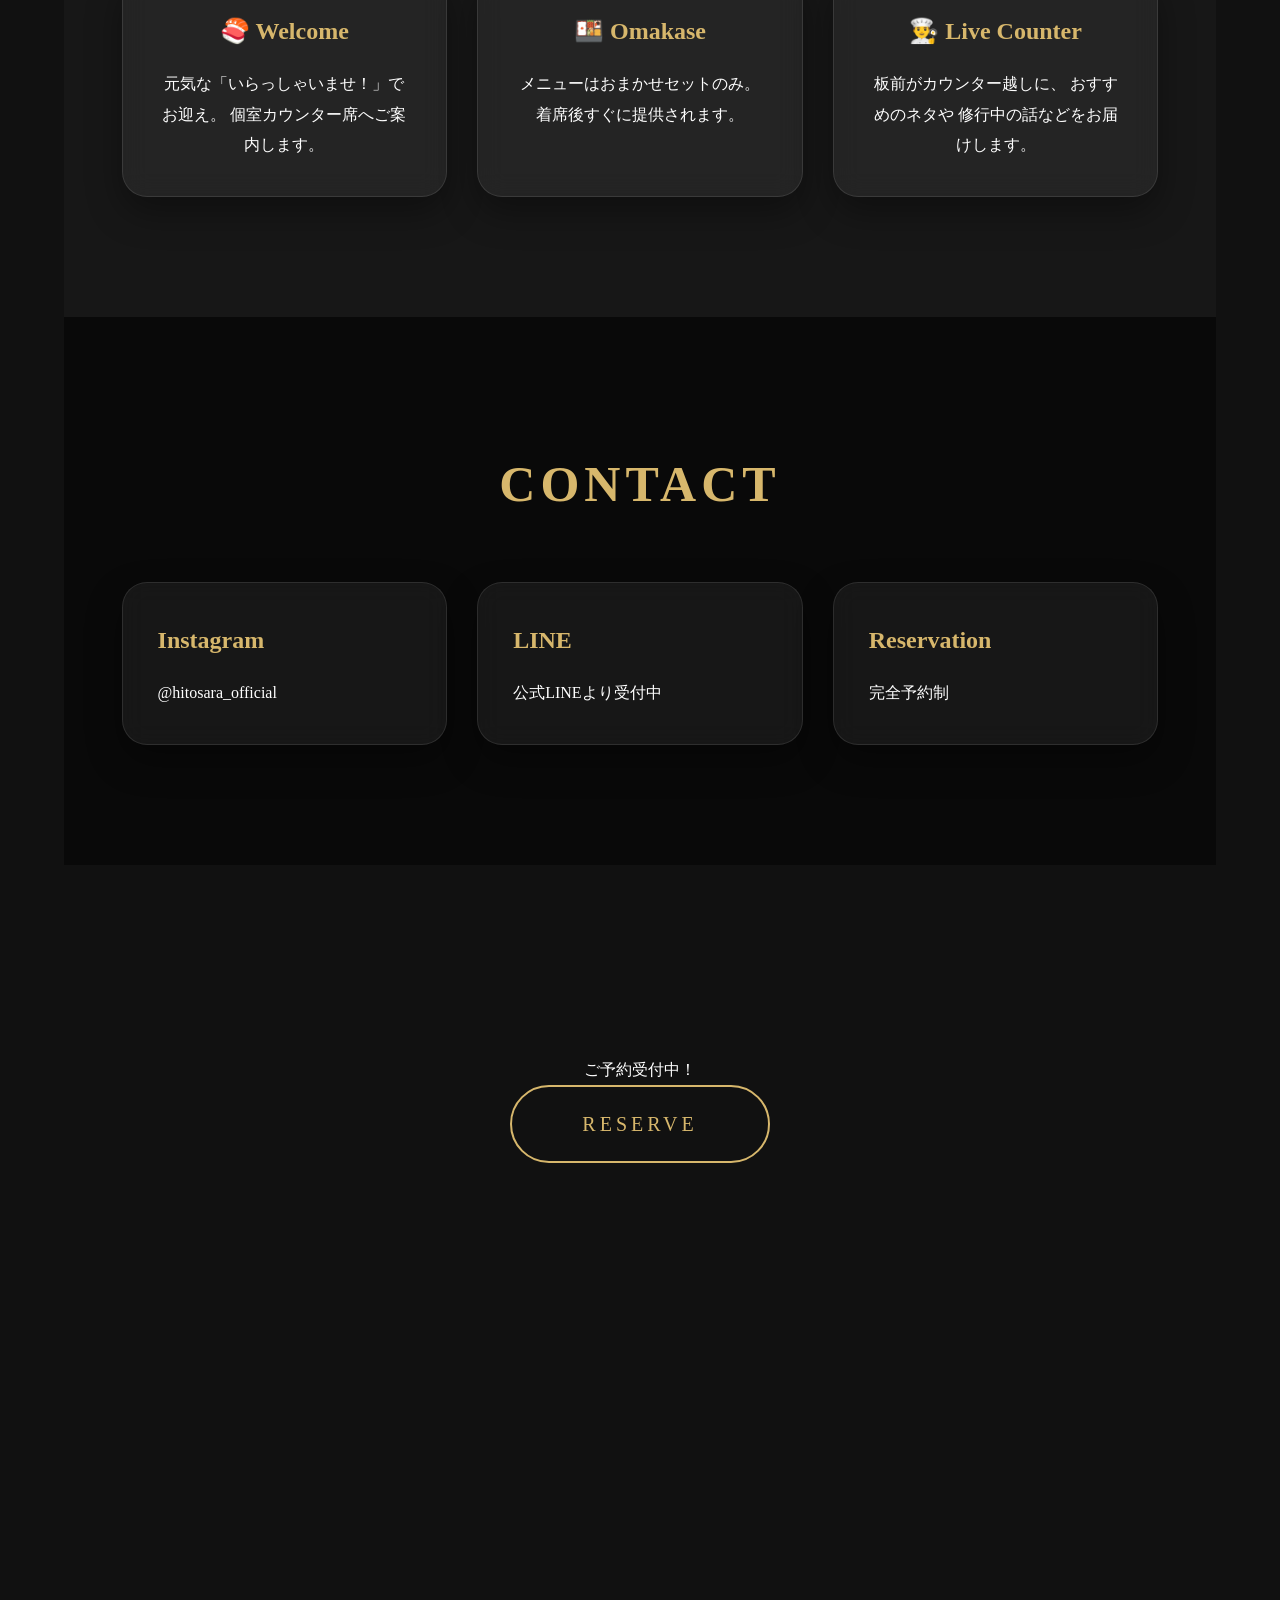
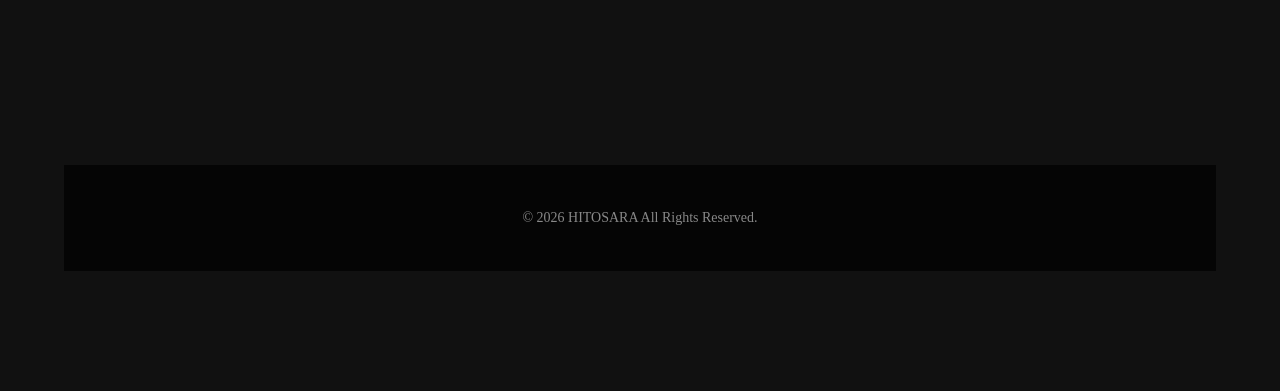
==== commit a8d34aeb: "Add files via upload" ====
--- a/index.html
+++ b/index.html
@@ -287,8 +287,7 @@
                 <h3>SAE</h3>
 
                 <p>32歳</p>
-                <p>☕ カフェ巡り</p>
-                <p>✈ 旅行</p>
+                
 
                 <p class="comment">
                     休日は自然を見に行くのが好きです。
--- a/css/style.css
+++ b/css/style.css
@@ -1,1017 +1,1056 @@
-/* ==========================
-   RESET
-========================== */
+/*====================================
+KOIZARA
+====================================*/
 
 *{
-    margin:0;
-    padding:0;
+margin:0;
+padding:0;
+box-sizing:border-box;
+}
+
+html{
+scroll-behavior:smooth;
+}
+
+body{
+
+font-family:"Noto Serif JP",serif;
+background:#090909;
+color:white;
+line-height:1.9;
+overflow-x:hidden;
+
+}
+
+img{
+
+width:100%;
+display:block;
+
+}
+
+a{
+
+text-decoration:none;
+color:inherit;
+
+}
+
+li{
+
+list-style:none;
+
+}
+
+.inner{
+
+width:min(1200px,90%);
+margin:auto;
+
+}
+
+section{
+
+padding:120px 0;
+
+}
+
+.sectionText{
+
+max-width:850px;
+margin:30px auto 0;
+text-align:center;
+color:#d8d8d8;
+
+}
+
+/*====================
+HEADER
+====================*/
+
+#header{
+
+position:fixed;
+
+top:0;
+left:0;
+
+width:100%;
+
+height:80px;
+
+background:rgba(0,0,0,.55);
+
+backdrop-filter:blur(18px);
+
+z-index:9999;
+
+}
+
+.headerInner{
+
+width:min(1200px,92%);
+height:100%;
+
+margin:auto;
+
+display:flex;
+justify-content:space-between;
+align-items:center;
+
+}
+
+.logo{
+
+font-size:38px;
+
+font-family:"Cormorant Garamond",serif;
+
+letter-spacing:8px;
+
+color:#d7b76c;
+
+}
+
+/*====================
+MENU
+====================*/
+
+#menuBtn{
+
+width:42px;
+
+cursor:pointer;
+
+z-index:9999;
+
+}
+
+#menuBtn span{
+
+display:block;
+
+height:3px;
+
+margin:8px 0;
+
+background:#d7b76c;
+
+border-radius:20px;
+
+transition:.4s;
+
+}
+
+#menu{
+
+position:fixed;
+
+right:-320px;
+
+top:0;
+
+width:300px;
+
+height:100vh;
+
+background:#111;
+
+padding-top:120px;
+
+transition:.4s;
+
+}
+
+#menu.open{
+
+right:0;
+
+}
+
+#menu li{
+
+margin:30px 0;
+
+text-align:center;
+
+}
+
+#menu a{
+
+font-size:20px;
+
+letter-spacing:3px;
+
+transition:.3s;
+
+}
+
+#menu a:hover{
+
+color:#d7b76c;
+
+}
+
+/*====================
+TOP
+====================*/
+
+#top{
+
+position:relative;
+
+height:100vh;
+
+overflow:hidden;
+
+}
+
+#top img{
+
+height:100%;
+
+object-fit:cover;
+
+filter:brightness(.35);
+
+}
+
+.overlay{
+
+position:absolute;
+
+inset:0;
+
+background:linear-gradient(to bottom,
+rgba(0,0,0,.15),
+rgba(0,0,0,.75));
+
+}
+
+.hero{
+
+position:absolute;
+
+top:50%;
+
+left:50%;
+
+transform:translate(-50%,-50%);
+
+text-align:center;
+
+width:90%;
+
+max-width:900px;
+
+}
+
+.hero .mini{
+
+letter-spacing:6px;
+
+color:#d7b76c;
+
+margin-bottom:25px;
+
+}
+
+.hero h1{
+
+font-size:95px;
+
+font-family:"Cormorant Garamond",serif;
+
+letter-spacing:10px;
+
+margin-bottom:15px;
+
+}
+
+.hero h2{
+
+font-size:38px;
+
+margin-bottom:30px;
+
+}
+
+.hero p{
+
+line-height:2.2;
+
+max-width:700px;
+
+margin:auto;
+
+}
+
+.btn{
+
+display:inline-block;
+
+margin-top:45px;
+
+padding:16px 50px;
+
+border:1px solid #d7b76c;
+
+border-radius:50px;
+
+color:#d7b76c;
+
+transition:.35s;
+
+}
+
+.btn:hover{
+
+background:#d7b76c;
+
+color:#111;
+
+}
+/*====================
+TITLE
+====================*/
+
+header h2{
+
+font-size:50px;
+
+text-align:center;
+
+letter-spacing:5px;
+
+color:#d7b76c;
+
+font-family:"Cormorant Garamond",serif;
+
+margin-bottom:50px;
+
+}
+
+/*====================
+GLASS CARD
+====================*/
+
+.aboutGrid,
+.ruleGrid,
+.dayGrid,
+.contactGrid{
+
+display:grid;
+
+grid-template-columns:repeat(auto-fit,minmax(250px,1fr));
+
+gap:30px;
+
+margin-top:50px;
+
+}
+
+.glass,
+.ruleCard{
+
+background:rgba(255,255,255,.06);
+
+backdrop-filter:blur(12px);
+
+border:1px solid rgba(255,255,255,.1);
+
+border-radius:25px;
+
+padding:35px;
+
+transition:.35s;
+
+box-shadow:0 15px 35px rgba(0,0,0,.35);
+
+}
+
+.glass:hover,
+.ruleCard:hover{
+
+transform:translateY(-10px);
+
+border-color:#d7b76c;
+
+}
+
+.glass h3,
+.ruleCard h3{
+
+color:#d7b76c;
+
+margin-bottom:15px;
+
+font-size:24px;
+
+}
+
+/*====================
+PROFILE SHIP
+====================*/
+
+#ship{
+
+background:linear-gradient(#090909,#0f1b2d,#090909);
+
+overflow:hidden;
+
+}
+
+/*====================
+PROFILE SHIP
+====================*/
+
+#ship{
+
+    background:#111;
+
+    padding:120px 0;
+
+}
+
+.river{
+
+    width:100%;
+
+    overflow:hidden;
+
+    position:relative;
+
+    padding:40px 0;
+
+}
+.river{
+    overflow-x: auto;
+    overflow-y: hidden;
+    cursor: grab;
+    scroll-behavior: smooth;
+
+    /* スクロールバーを消す */
+    scrollbar-width: none;
+}
+
+.river::-webkit-scrollbar{
+    display:none;
+}
+
+.river.dragging{
+    cursor: grabbing;
+}
+
+.ships{
+    display:flex;
+    gap:40px;
+    width:max-content;
+}
+
+
+.ships{
+    will-change: transform;
+    display:flex;
+    gap:40px;
+    width:max-content;
+}
+
+.ship{
+
+    width:260px;
+
+    flex:0 0 260px;
+
+    display:flex;
+
+    flex-direction:column;
+
+    align-items:center;
+
+    margin-right:40px;
+
+}
+
+.boat{
+
+    font-size:55px;
+
+    text-align:center;
+
+    margin-bottom:-10px;
+
+    position:relative;
+
+    z-index:2;
+
+}
+
+.profileCard{
+
+    width:100%;
+
+    padding:18px;
+
+    background:#fff;
+
+    border-radius:20px;
+
     box-sizing:border-box;
-}
-
-html{
-    scroll-behavior:smooth;
-}
-
-body{
-
-    font-family:
-    "Yu Mincho",
-    "Hiragino Mincho ProN",
-    serif;
-
-    background:#0d0d0d;
-
-    color:#ffffff;
-
-    line-height:1.9;
-}
-
-/* ==========================
-HEADER
-========================== */
+
+}
+
+.profileImg{
+
+    width:100%;
+
+    aspect-ratio:1/1;
+
+    object-fit:cover;
+
+    border-radius:12px;
+
+    margin-bottom:15px;
+
+}
+
+.profileCard h3{
+
+    text-align:center;
+
+    margin-bottom:10px;
+
+}
+
+.profileCard p{
+
+    margin-bottom:6px;
+
+}
+
+.comment{
+
+font-size:14px;
+
+margin:20px 0;
+
+color:#111;
+
+font-weight:500;
+
+}
+
+
+.ship{
+
+margin:60px 25px;
+
+flex-shrink:0;
+
+}
+
+.ship{
+
+width:260px;
+
+margin-right:40px;
+
+padding:25px;
+
+border-radius:25px;
+
+background:rgba(255,255,255,.08);
+
+backdrop-filter:blur(15px);
+
+border:1px solid rgba(255,255,255,.15);
+
+text-align:center;
+
+transition:.3s;
+
+}
+
+.ship:hover{
+
+transform:translateY(-12px) scale(1.05);
+
+border-color:#d7b76c;
+
+}
+
+.boat{
+
+font-size:55px;
+
+margin-bottom:15px;
+
+animation:float 3s ease-in-out infinite;
+
+}
+
+@keyframes float{
+
+0%{
+
+transform:translateY(0);
+
+}
+
+50%{
+
+transform:translateY(-8px);
+
+}
+
+100%{
+
+transform:translateY(0);
+
+}
+
+}
+
+.ship h3{
+
+color:#d7b76c;
+
+font-size:28px;
+
+margin-bottom:10px;
+
+}
+
+.comment{
+
+font-size:14px;
+
+margin:20px 0;
+
+color:#ddd;
+
+}
+
+.ship button{
+
+margin-top:15px;
+
+padding:10px 25px;
+
+border:none;
+
+border-radius:30px;
+
+background:#d7b76c;
+
+color:#111;
+
+font-weight:bold;
+
+cursor:pointer;
+
+transition:.3s;
+
+}
+
+.ship button:hover{
+
+transform:scale(1.05);
+
+}
+/*=========================
+FLOW
+=========================*/
+
+#flow{
+
+background:#111;
+
+}
+
+.flow{
+
+margin-top:70px;
+
+display:flex;
+
+justify-content:center;
+
+align-items:center;
+
+flex-wrap:wrap;
+
+gap:20px;
+
+}
+
+.flowItem{
+
+width:170px;
+
+padding:25px;
+
+border-radius:20px;
+
+background:rgba(255,255,255,.06);
+
+text-align:center;
+
+border:1px solid rgba(255,255,255,.08);
+
+transition:.3s;
+
+}
+
+.flowItem:hover{
+
+transform:translateY(-10px);
+
+}
+
+.circle{
+
+width:60px;
+
+height:60px;
+
+border-radius:50%;
+
+margin:0 auto 20px;
+
+display:flex;
+
+justify-content:center;
+
+align-items:center;
+
+font-weight:bold;
+
+font-size:24px;
+
+background:#d7b76c;
+
+color:#111;
+
+}
+
+.blue .circle{
+
+background:#6db9ff;
+
+}
+
+.gold .circle{
+
+background:#d7b76c;
+
+}
+
+.red .circle{
+
+background:#d9534f;
+
+color:white;
+
+}
+
+.heart .circle{
+
+background:#ff4f8f;
+
+color:white;
+
+}
+
+.arrow{
+
+font-size:35px;
+
+color:#d7b76c;
+
+}
+
+/*=========================
+DAY SPACE
+=========================*/
+
+#day{
+
+background:#171717;
+
+}
+
+#day h3{
+
+text-align:center;
+
+font-size:30px;
+
+margin-bottom:20px;
+
+}
+
+#day .glass{
+
+text-align:center;
+
+}
+
+#day .glass h3{
+
+font-size:24px;
+
+margin-bottom:15px;
+
+}
+
+/*=========================
+CONTACT
+=========================*/
+
+#contact{
+
+background:#090909;
+
+}
+
+/*=========================
+FOOTER
+=========================*/
+
+footer{
+
+padding:40px;
+
+text-align:center;
+
+background:#050505;
+
+color:#888;
+
+font-size:14px;
+
+}
+
+/*=========================
+FADE
+=========================*/
+
+.fade{
+
+opacity:0;
+
+transform:translateY(60px);
+
+transition:1s;
+
+}
+
+.fade.show{
+
+opacity:1;
+
+transform:translateY(0);
+
+}
+
+/*=========================
+RESPONSIVE
+=========================*/
+
+@media(max-width:768px){
 
 #header{
 
-    position:fixed;
-
-    width:100%;
-
-    top:0;
-
-    left:0;
-
-    background:rgba(0,0,0,.75);
-
-    backdrop-filter:blur(10px);
-
-    z-index:999;
-
-}
-
-#headerWrap{
-
-    width:90%;
-
-    max-width:1200px;
-
-    margin:auto;
-
-    height:90px;
-
+height:70px;
+
+}
+
+.logo{
+
+font-size:28px;
+
+letter-spacing:4px;
+
+}
+
+.hero h1{
+
+font-size:58px;
+
+}
+
+.hero h2{
+
+font-size:28px;
+
+}
+
+.hero p{
+
+font-size:15px;
+
+}
+
+section{
+
+padding:80px 0;
+
+}
+
+header h2{
+
+font-size:36px;
+
+}
+
+.flow{
+
+flex-direction:column;
+
+}
+
+.arrow{
+
+transform:rotate(90deg);
+
+}
+
+.ship{
+
+width:220px;
+
+}
+
+.aboutGrid,
+.ruleGrid,
+.dayGrid,
+.contactGrid{
+
+grid-template-columns:1fr;
+
+}
+
+}
+.ship.select{
+
+transform:scale(1.08);
+
+border:2px solid #d7b76c;
+
+box-shadow:0 0 30px rgba(215,183,108,.5);
+
+}
+
+.ship button{
+
+pointer-events:none;
+
+}
+.profileCard{
+    color:#111 !important;
+}
+
+.profileCard *{
+    color:#111 !important;
+}
+
+.profileCard .comment{
+    color:#111 !important;
+    font-size:15px;
+    font-weight:500;
+}
+/*=========================
+RESERVE BUTTON
+=========================*/
+
+.reserveArea{
+
+    text-align:center;
+
+    margin-top:70px;
+
+}
+
+.reserveBtn{
+
+    display:inline-block;
+
+    padding:18px 70px;
+
+    border:2px solid #d7b76c;
+
+    border-radius:50px;
+
+    color:#d7b76c;
+
+    font-size:20px;
+
+    letter-spacing:4px;
+
+    font-family:"Cormorant Garamond",serif;
+
+    transition:.35s;
+
+}
+
+.reserveBtn:hover{
+
+    background:#d7b76c;
+
+    color:#111;
+
+    transform:translateY(-5px);
+
+    box-shadow:0 15px 30px rgba(215,183,108,.35);
+
+}
+/* ハンバーガーメニュー */
+
+.hamburger {
+    cursor: pointer;
+    width: 35px;
+    height: 25px;
+    display: flex;
+    flex-direction: column;
+    justify-content: space-between;
+}
+
+.hamburger span {
+    height: 3px;
+    background: white;
+    width: 100%;
+}
+
+
+.menu {
+    display: none;
+}
+
+
+.menu.active {
+    display: block;
+}
+.river{
+    overflow-x: auto;
+    overflow-y: hidden;
+    scrollbar-width: none;
+    cursor: grab;
+}
+
+.river::-webkit-scrollbar{
+    display:none;
+}
+
+.ships{
     display:flex;
-
-    justify-content:space-between;
-
-    align-items:center;
-
-}
-
-.logo a{
-
-    color:#d8b46a;
-
-    text-decoration:none;
-
-    font-size:38px;
-
-    letter-spacing:5px;
-
-    font-weight:bold;
-
-}
-
-#mainnav ul{
-
-    display:flex;
-
-    list-style:none;
-
-}
-
-#mainnav li{
-
-    margin-left:40px;
-
-}
-
-#mainnav a{
-
-    color:white;
-
-    text-decoration:none;
-
-    transition:.3s;
-
-}
-
-#mainnav a:hover{
-
-    color:#d8b46a;
-
-}
-
-/* ==========================
-MAIN VISUAL
-========================== */
-
-#mainImg{
-
-    position:relative;
-
-    height:100vh;
-
-    overflow:hidden;
-
-}
-
-#mainImg img{
-
-    width:100%;
-
-    height:100%;
-
-    object-fit:cover;
-
-}
-
-.hero{
-
-    position:absolute;
-
-    top:50%;
-
-    left:50%;
-
-    transform:translate(-50%,-50%);
-
-    width:90%;
-
-    max-width:900px;
-
-    text-align:center;
-
-}
-
-.hero .mini{
-
-    color:#d8b46a;
-
-    letter-spacing:6px;
-
-    margin-bottom:20px;
-
-}
-
-.hero h2{
-
-    font-size:90px;
-
-    color:white;
-
-    margin-bottom:20px;
-
-}
-
-.hero .sub{
-
-    font-size:30px;
-
-    color:#d8b46a;
-
-    margin-bottom:30px;
-
-}
-
-.hero .text{
-
-    max-width:700px;
-
-    margin:auto;
-
-    font-size:18px;
-
-    line-height:2;
-
-}
-
-.btn{
-
-    display:inline-block;
-
-    margin-top:50px;
-
-    padding:18px 60px;
-
-    border:1px solid #d8b46a;
-
-    color:#d8b46a;
-
-    text-decoration:none;
-
-    transition:.4s;
-
-}
-
-.btn:hover{
-
-    background:#d8b46a;
-
-    color:black;
-
-}
-/* ==========================
-SECTION 共通
-========================== */
-
-section{
-
-    padding:120px 0;
-
-}
-
-.inner{
-
-    width:90%;
-
-    max-width:1200px;
-
-    margin:auto;
-
-}
-
-.innerS{
-
-    width:85%;
-
-    max-width:900px;
-
-    margin:auto;
-
-}
-
-section h2{
-
-    text-align:center;
-
-    font-size:42px;
-
-    color:#d8b46a;
-
-    margin-bottom:25px;
-
-    letter-spacing:3px;
-
-}
-
-section h3{
-
-    text-align:center;
-
-    font-size:32px;
-
-    margin-bottom:30px;
-
-    font-weight:normal;
-
-}
-
-section p{
-
-    text-align:center;
-
-    line-height:2.2;
-
-    color:#ddd;
-
-}
-
-.lead{
-
-    max-width:800px;
-
-    margin:0 auto 70px;
-
-}
-
-/* ==========================
-CONCEPT
-========================== */
-
-#sec01{
-
-    background:#111;
-
-}
-
-#sec01 h3{
-
-    color:white;
-
-}
-
-#sec01 p{
-
-    max-width:750px;
-
-    margin:auto;
-
-}
-
-/* ==========================
-NIGHT
-========================== */
-
-#sec02{
-
-    background:#181818;
-
-}
-
-/* カードを横並び */
-
-.cardArea{
-
-    display:flex;
-
-    justify-content:center;
-
-    gap:35px;
-
-    margin-top:70px;
-
-    flex-wrap:wrap;
-
-}
-
-.card{
-
-    width:330px;
-
-    background:#202020;
-
-    border-radius:20px;
-
-    overflow:hidden;
-
-    transition:.4s;
-
-    box-shadow:0 15px 40px rgba(0,0,0,.35);
-
-}
-
-.card:hover{
-
-    transform:translateY(-10px);
-
-}
-
-.card img{
-
-    width:100%;
-
-    height:220px;
-
-    object-fit:cover;
-
-}
-
-.card h4{
-
-    color:#d8b46a;
-
-    text-align:center;
-
-    margin-top:25px;
-
-    letter-spacing:2px;
-
-}
-
-.card h3{
-
-    font-size:24px;
-
-    margin:18px 0;
-
-}
-
-.card p{
-
-    padding:0 25px 35px;
-
-    text-align:center;
-
-}
-/* ==========================
-HOW IT WORKS
-========================== */
-
-#sec03{
-
-    background:#101010;
-
-}
-
-.timeline{
-
-    max-width:900px;
-
-    margin:70px auto;
-
-}
-
-.step{
-
-    background:#1b1b1b;
-
-    border-left:5px solid #d8b46a;
-
-    padding:35px;
-
-    margin-bottom:35px;
-
-    border-radius:15px;
-
-    box-shadow:0 10px 30px rgba(0,0,0,.3);
-
-    transition:.3s;
-
-}
-
-.step:hover{
-
-    transform:translateY(-5px);
-
-}
-
-.number{
-
-    width:60px;
-
-    height:60px;
-
-    background:#d8b46a;
-
-    color:#111;
-
-    border-radius:50%;
-
-    display:flex;
-
-    justify-content:center;
-
-    align-items:center;
-
-    font-size:26px;
-
-    font-weight:bold;
-
-    margin:0 auto 20px;
-
-}
-
-.step h3{
-
-    text-align:center;
-
-    color:#fff;
-
-    margin-bottom:15px;
-
-    font-size:28px;
-
-}
-
-.step p{
-
-    text-align:center;
-
-    color:#ddd;
-
-    line-height:2;
-
-}
-
-/* ==========================
-Talk Plate
-========================== */
-
-.plateArea{
-
-    margin-top:100px;
-
-}
-
-.plateArea h3{
-
-    text-align:center;
-
-    color:#d8b46a;
-
-    font-size:38px;
-
-    margin-bottom:50px;
-
-}
-
-.plates{
-
-    display:flex;
-
-    justify-content:center;
-
-    gap:35px;
-
-    flex-wrap:wrap;
-
-}
-
-.plate{
-
-    width:280px;
-
-    border-radius:50%;
-
-    aspect-ratio:1;
-
-    display:flex;
-
-    flex-direction:column;
-
-    justify-content:center;
-
-    align-items:center;
-
-    text-align:center;
-
-    padding:30px;
-
-    transition:.3s;
-
-}
-
-.plate:hover{
-
-    transform:scale(1.05);
-
-}
-
-.white{
-
-    background:#f6f6f6;
-
-    color:#222;
-
-}
-
-.red{
-
-    background:#a8001f;
-
-    color:white;
-
-}
-
-.gold{
-
-    background:linear-gradient(135deg,#c9a13b,#f6df8b);
-
-    color:#222;
-
-}
-
-.plate h4{
-
-    font-size:28px;
-
-    margin-bottom:15px;
-
-}
-
-.plate p{
-
-    line-height:2;
-
-}
-/* ==========================
-DAY SPACE
-========================== */
-
-#sec04{
-
-    background:#181818;
-
-}
-
-#sec04 .card{
-
-    background:#252525;
-
-}
-
-#sec04 .card h3{
-
-    color:#d8b46a;
-
-}
-
-/* ==========================
-CONTACT
-========================== */
-
-#sec05{
-
-    background:#111;
-
-}
-
-.contactBox{
-
-    margin-top:60px;
-
-    display:flex;
-
-    justify-content:center;
-
-    gap:40px;
-
-    flex-wrap:wrap;
-
-}
-
-.contactBox div{
-
-    width:300px;
-
-    background:#1d1d1d;
-
-    padding:35px;
-
-    border-radius:18px;
-
-    text-align:center;
-
-    transition:.3s;
-
-}
-
-.contactBox div:hover{
-
-    transform:translateY(-8px);
-
-}
-
-.contactBox h4{
-
-    color:#d8b46a;
-
-    font-size:26px;
-
-    margin-bottom:15px;
-
-}
-
-.contactBox p{
-
-    color:#ddd;
-
-}
-
-/* ==========================
-FOOTER
-========================== */
-
-#footer{
-
-    background:#000;
-
-    text-align:center;
-
-    padding:30px;
-
-    color:#888;
-
-    font-size:14px;
-
-}
-
-/* ==========================
-レスポンシブ
-========================== */
-
-@media screen and (max-width:900px){
-
-#headerWrap{
-
-    flex-direction:column;
-
-    height:auto;
-
-    padding:20px 0;
-
-}
-
-#mainnav ul{
-
-    flex-direction:column;
-
-    text-align:center;
-
-}
-
-#mainnav li{
-
-    margin:15px 0;
-
-}
-
-.hero h2{
-
-    font-size:52px;
-
-}
-
-.hero .sub{
-
-    font-size:22px;
-
-}
-
-.hero .text{
-
-    font-size:16px;
-
-}
-
-.card{
-
-    width:100%;
-
-}
-
-.plate{
-
-    width:220px;
-
-}
-
-.step{
-
-    padding:25px;
-
-}
-
-section{
-
-    padding:80px 0;
-
-}
-
-}
-
-@media screen and (max-width:600px){
-
-.hero h2{
-
-    font-size:40px;
-
-}
-
-.hero .sub{
-
-    font-size:18px;
-
-}
-
-section h2{
-
-    font-size:30px;
-
-}
-
-section h3{
-
-    font-size:24px;
-
-}
-
-.logo a{
-
-    font-size:28px;
-
-}
-
-}
-/*=========================
-PLATE LANE
-=========================*/
-
-#plateLane{
-
-    padding:120px 0;
-
-    background:#080808;
-
-    overflow:hidden;
-
-}
-
-#plateLane h2{
-
-    text-align:center;
-
-    color:#d8b46a;
-
-    font-size:42px;
-
-}
-
-.laneText{
-
-    text-align:center;
-
-    margin:25px 0 60px;
-
-    color:#ddd;
-
-}
-
-.lane{
-
-    overflow:hidden;
-
-    width:100%;
-
-}
-
-.track{
-
-    display:flex;
-
     width:max-content;
-
-    animation:plateMove 28s linear infinite;
-
-}
-
-.track:hover{
-
-    animation-play-state:paused;
-
-}
-
-.plate{
-
-    min-width:220px;
-
-    margin:0 18px;
-
-    padding:22px;
-
-    border-radius:100px;
-
-    background:white;
-
-    color:#222;
-
-    font-size:22px;
-
-    text-align:center;
-
-    cursor:pointer;
-
-    transition:.3s;
-
-    box-shadow:0 12px 30px rgba(0,0,0,.4);
-
-}
-
-.plate:hover{
-
-    transform:translateY(-12px) scale(1.05);
-
-    background:#d8b46a;
-
-    color:white;
-
-}
-
-@keyframes plateMove{
-
-0%{
-
-transform:translateX(0);
-
-}
-
-100%{
-
-transform:translateX(-50%);
-
-}
-
-}
-.selected{
-
-    background:#d8b46a !important;
-
-    color:white !important;
-
-    transform:scale(1.08);
-
-}
-/*=====================
-MATCHING
-=====================*/
-
-#matchingResult{
-
-padding:120px 0;
-
-background:#101010;
-
-text-align:center;
-
-}
-
-#selectedArea{
-
-display:flex;
-
-justify-content:center;
-
-gap:20px;
-
-margin:50px auto;
-
-flex-wrap:wrap;
-
-min-height:80px;
-
-}
-
-.selectedPlate{
-
-background:#d8b46a;
-
-color:white;
-
-padding:18px 35px;
-
-border-radius:100px;
-
-font-size:20px;
-
-}
-
-.empty{
-
-color:#888;
-
-}
-
-#matchingBox{
-
-width:600px;
-
-max-width:90%;
-
-margin:auto;
-
-}
-
-.bar{
-
-height:18px;
-
-background:#333;
-
-border-radius:100px;
-
-overflow:hidden;
-
-margin:30px 0;
-
-}
-
-#barFill{
-
-height:100%;
-
-width:0;
-
-background:linear-gradient(90deg,#d8b46a,#ffe7a5);
-
-transition:1.2s;
-
-}
-
-#percent{
-
-font-size:40px;
-
-color:#d8b46a;
-
-font-weight:bold;
-
+}
+.river{
+    touch-action: pan-y;
+    cursor: grab;
+}
+
+.river.dragging{
+    cursor: grabbing;
 }
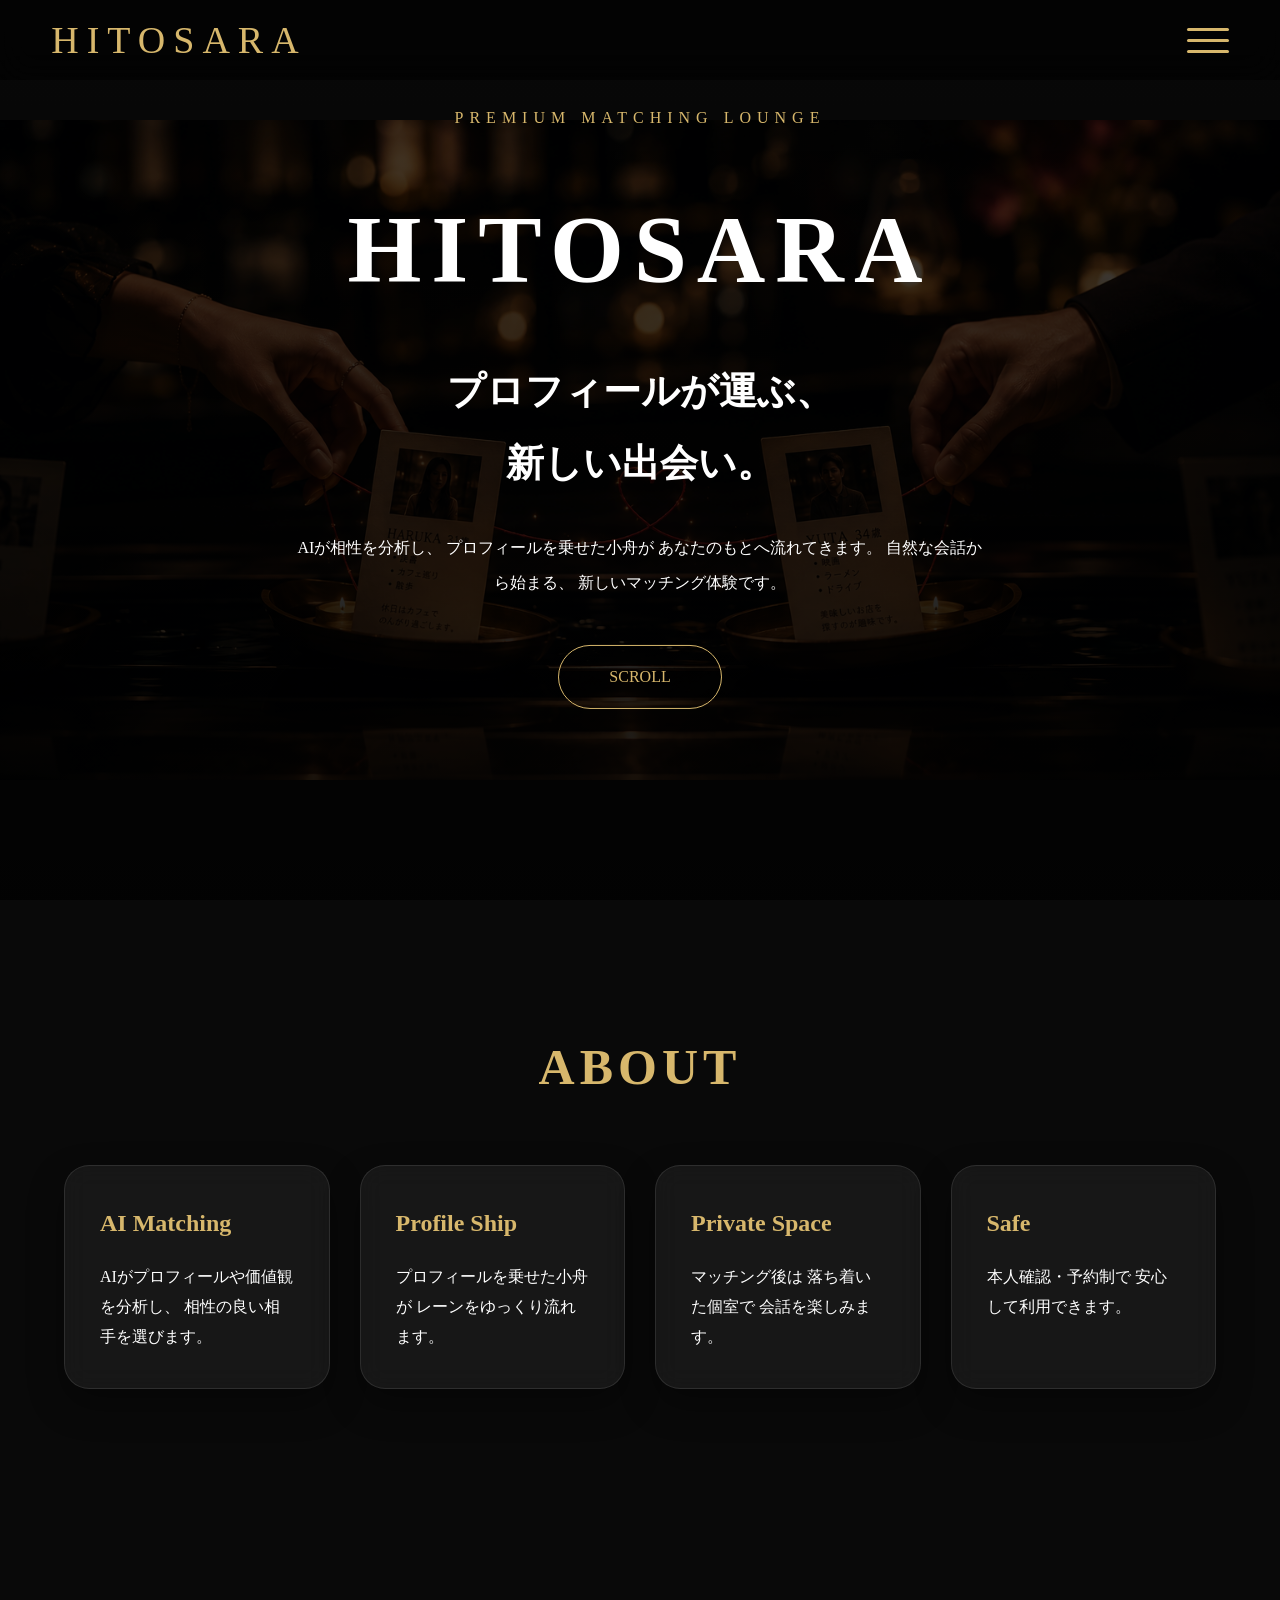
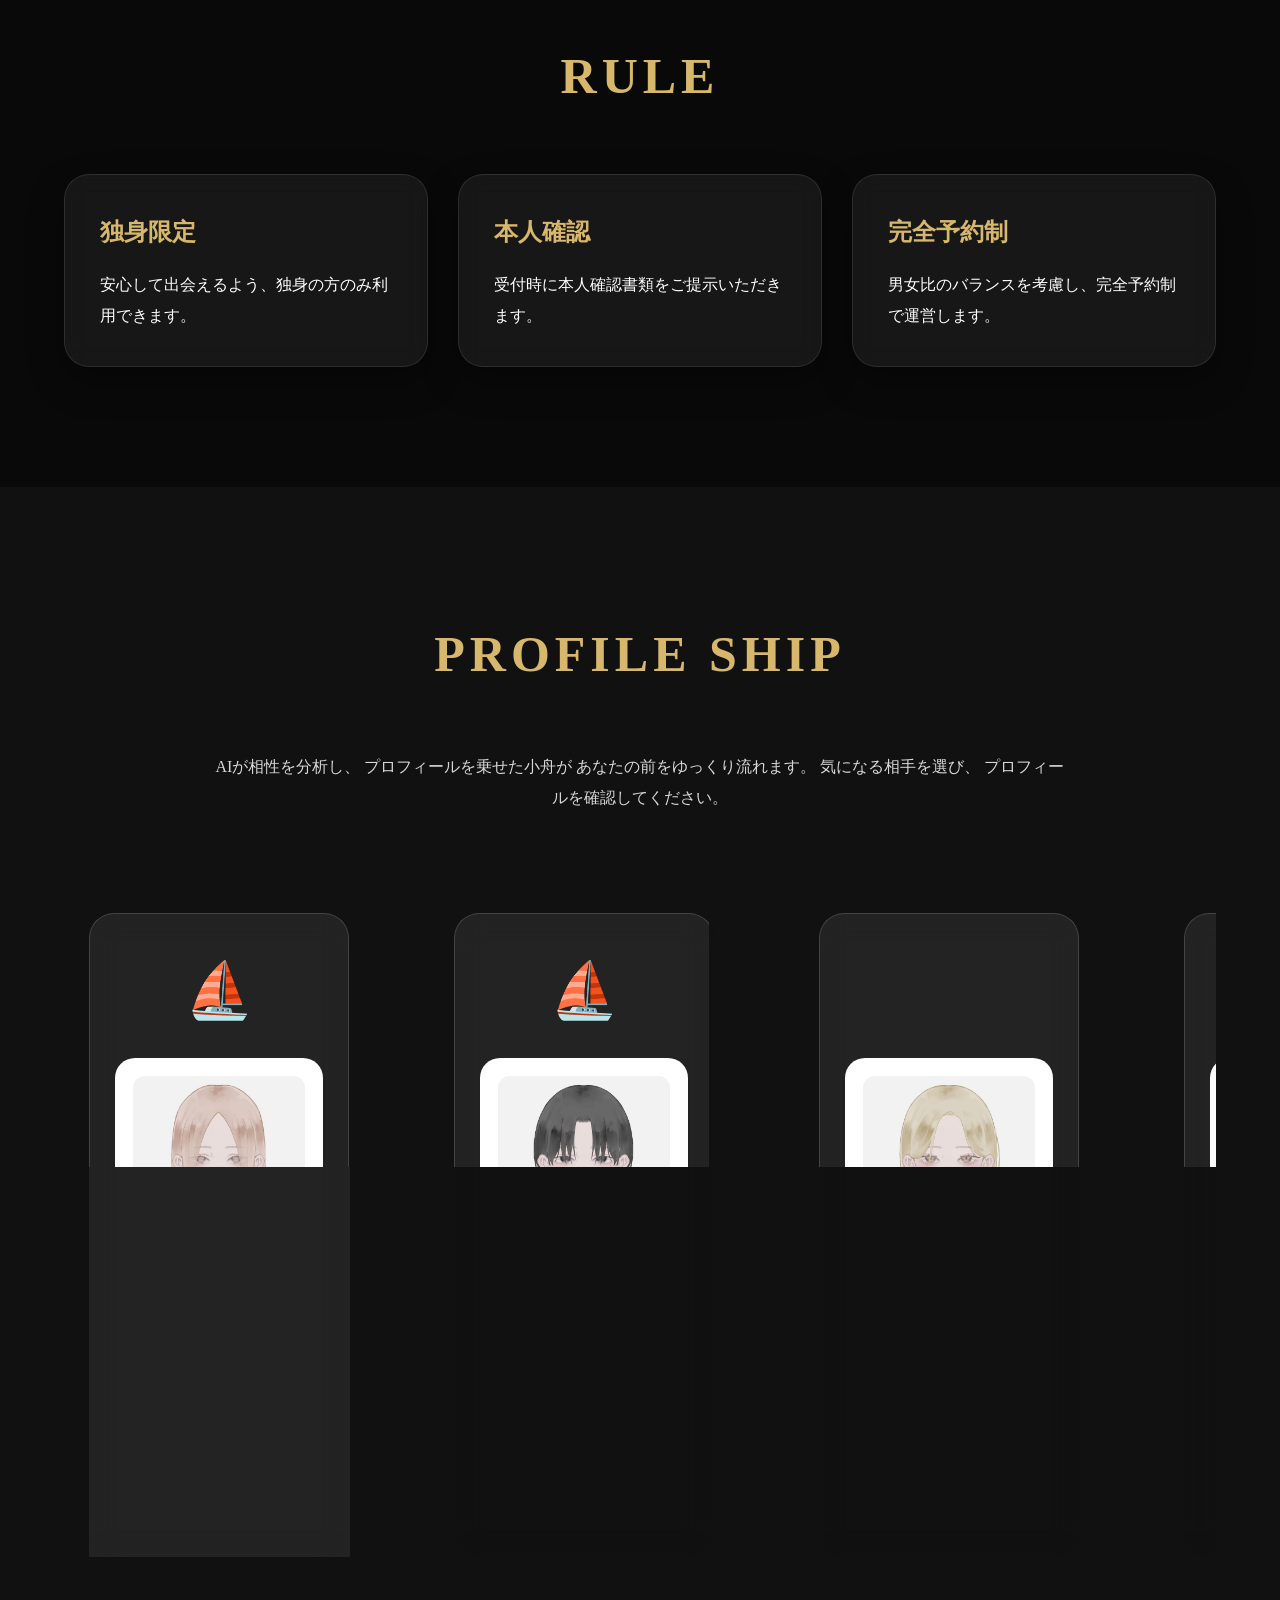
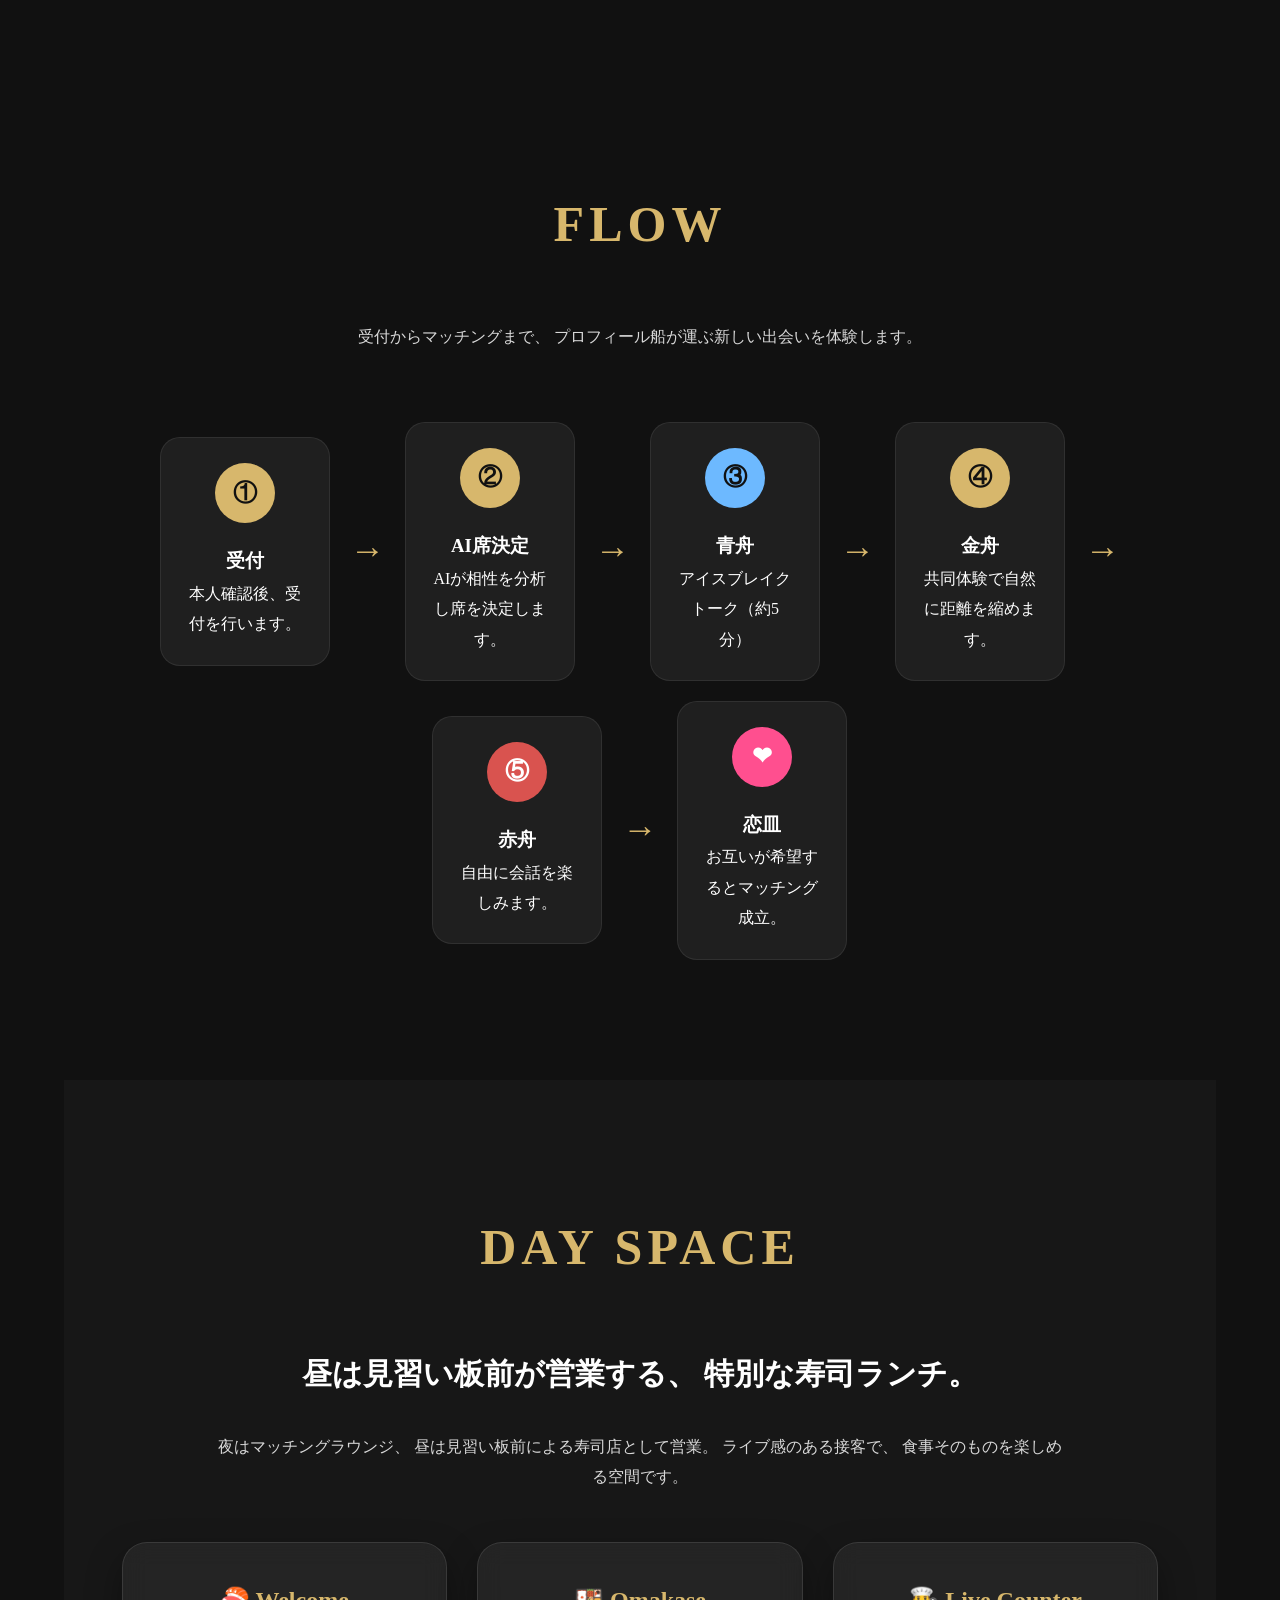
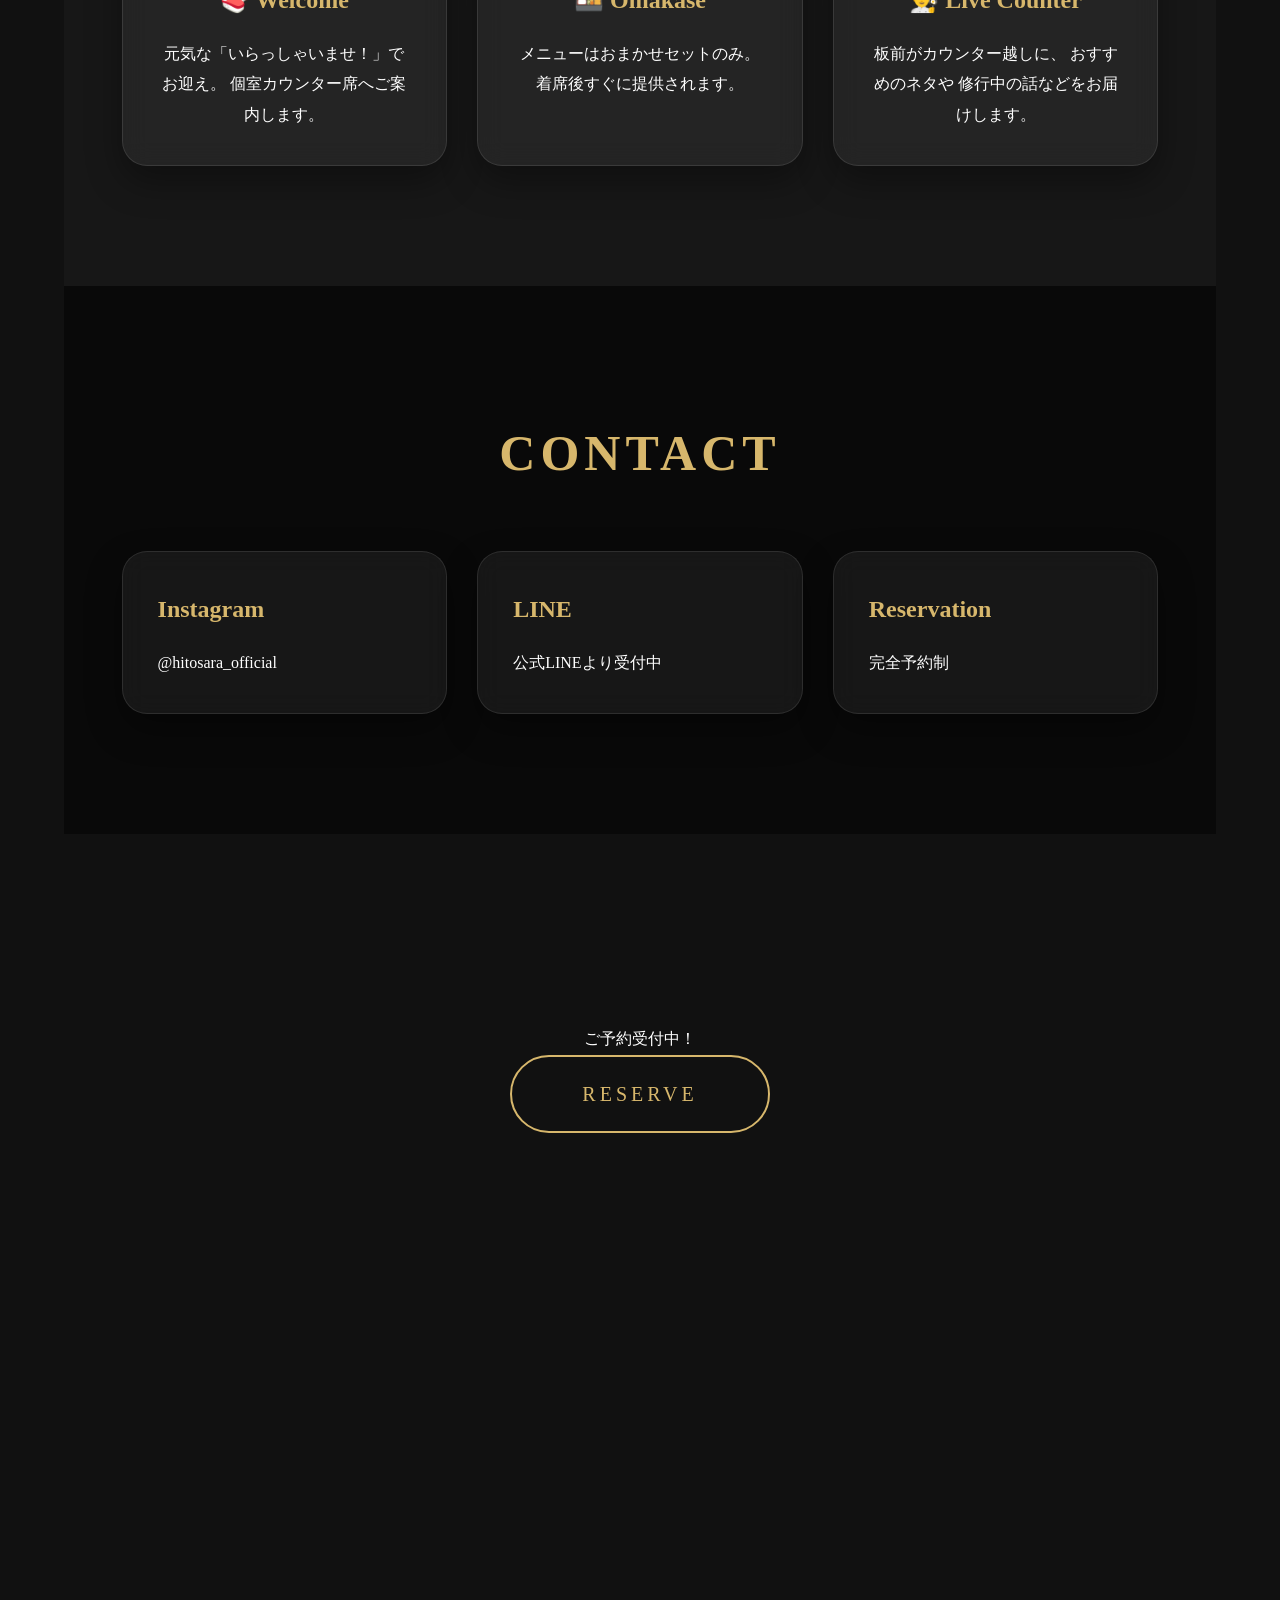
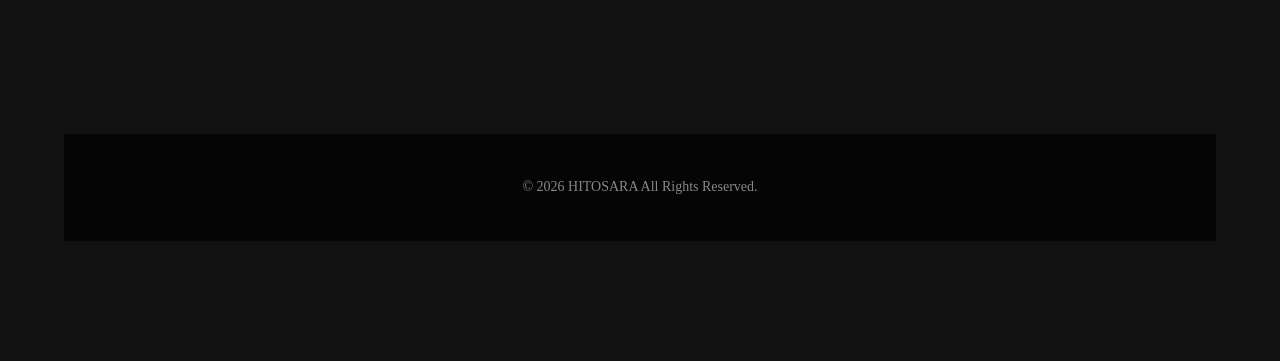
==== commit 607981ba: "Add files via upload" ====
--- a/index.html
+++ b/index.html
@@ -220,10 +220,7 @@
 
 <div class="ruleGrid">
 
-<div class="ruleCard">
-<h3>30〜39歳限定</h3>
-<p>同世代が自然に出会えるよう、対象年齢を限定しています。</p>
-</div>
+
 
 <div class="ruleCard">
 <h3>独身限定</h3>
--- a/css/style.css
+++ b/css/style.css
@@ -414,32 +414,16 @@
 }
 
 .river{
-
     width:100%;
-
-    overflow:hidden;
-
-    position:relative;
-
+    overflow-x:auto;
+    overflow-y:hidden;
+    -webkit-overflow-scrolling:touch;
+    scrollbar-width:none;
     padding:40px 0;
-
-}
-.river{
-    overflow-x: auto;
-    overflow-y: hidden;
-    cursor: grab;
-    scroll-behavior: smooth;
-
-    /* スクロールバーを消す */
-    scrollbar-width: none;
 }
 
 .river::-webkit-scrollbar{
     display:none;
-}
-
-.river.dragging{
-    cursor: grabbing;
 }
 
 .ships{
@@ -448,28 +432,8 @@
     width:max-content;
 }
 
-
-.ships{
-    will-change: transform;
-    display:flex;
-    gap:40px;
-    width:max-content;
-}
-
 .ship{
-
-    width:260px;
-
     flex:0 0 260px;
-
-    display:flex;
-
-    flex-direction:column;
-
-    align-items:center;
-
-    margin-right:40px;
-
 }
 
 .boat{
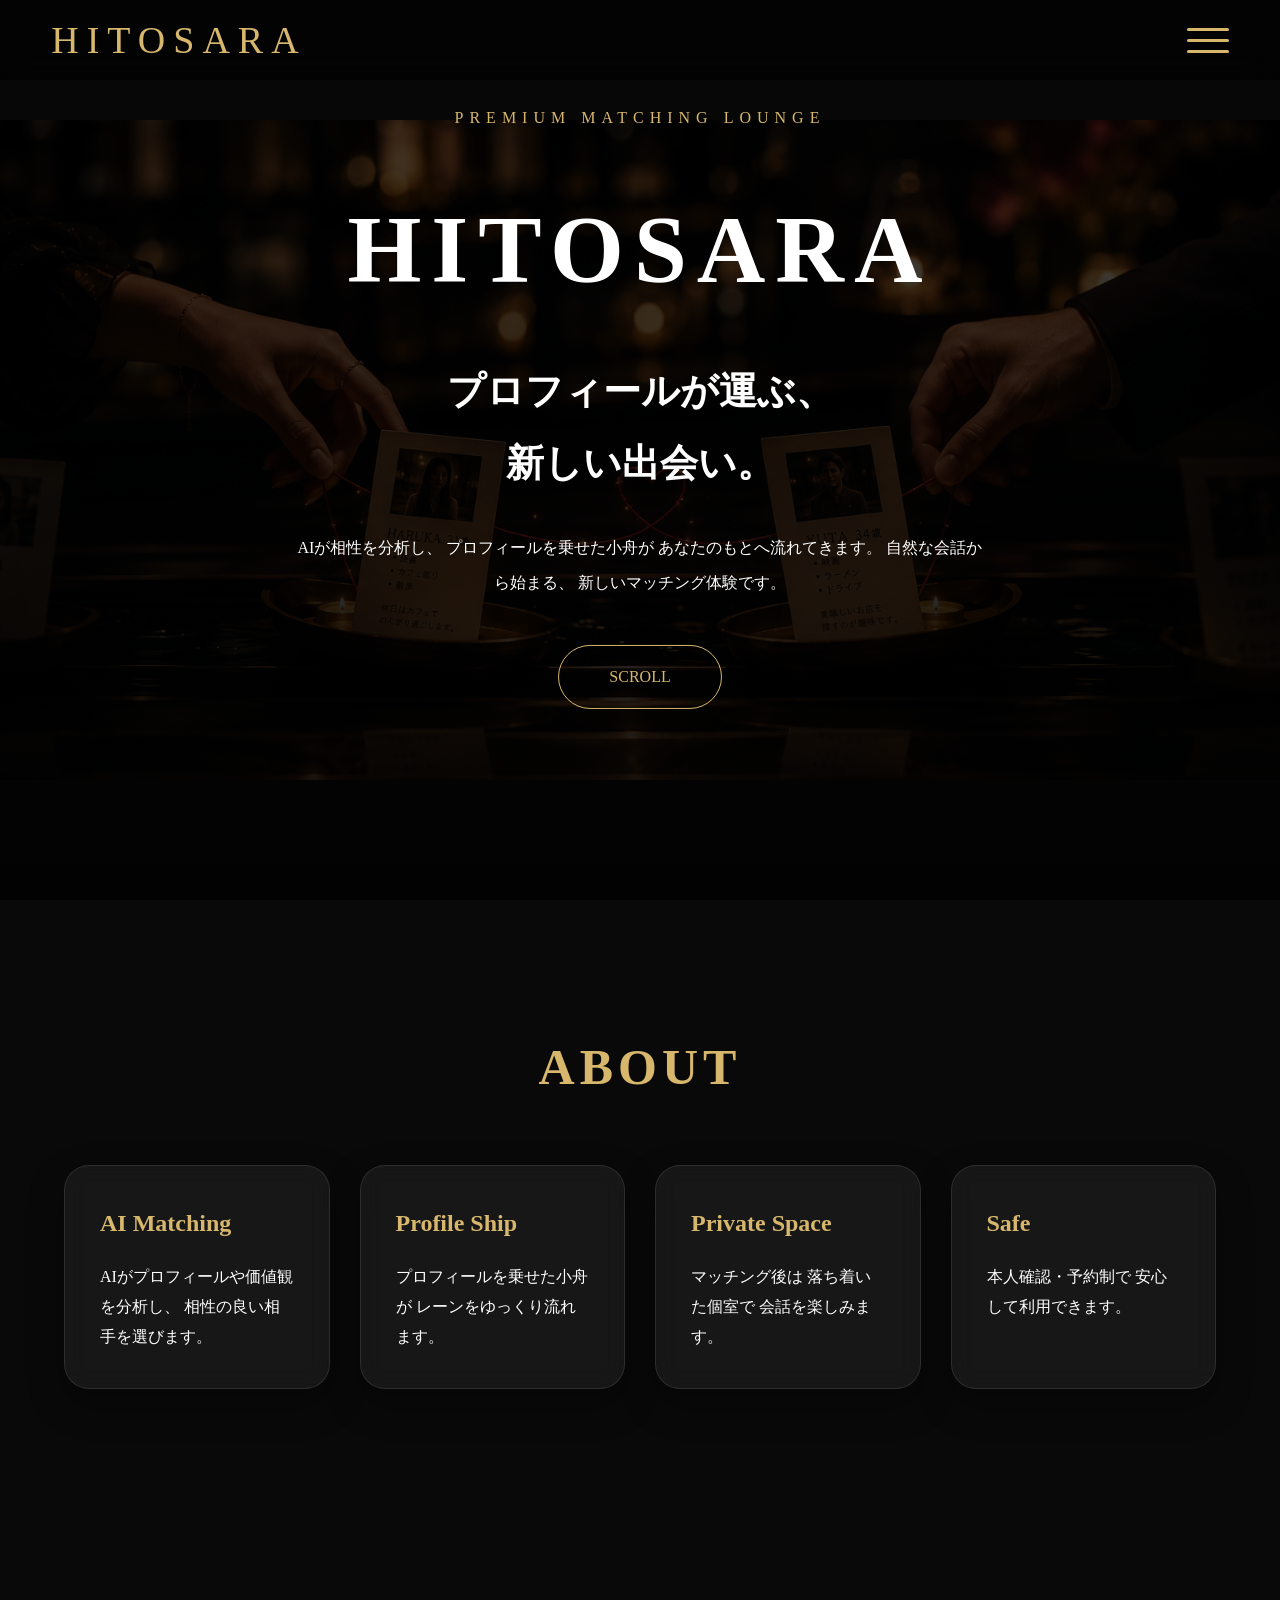
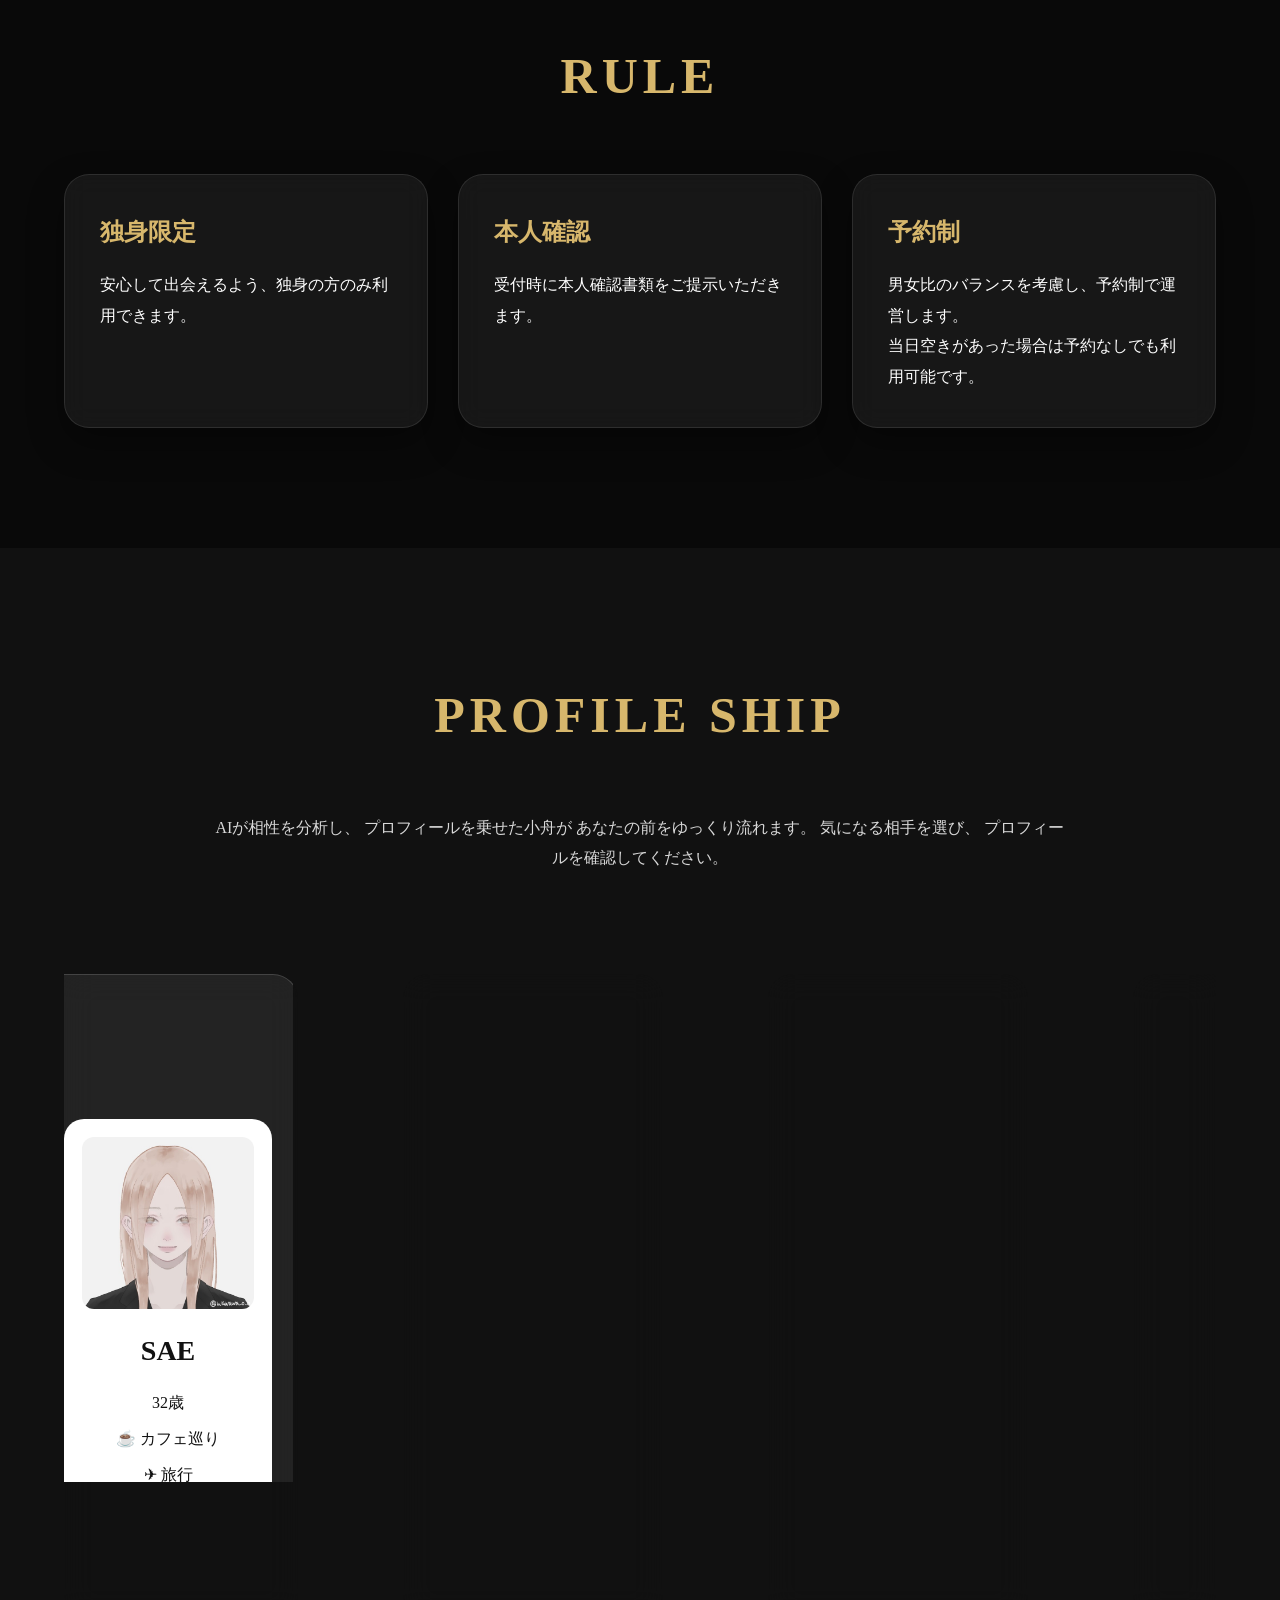
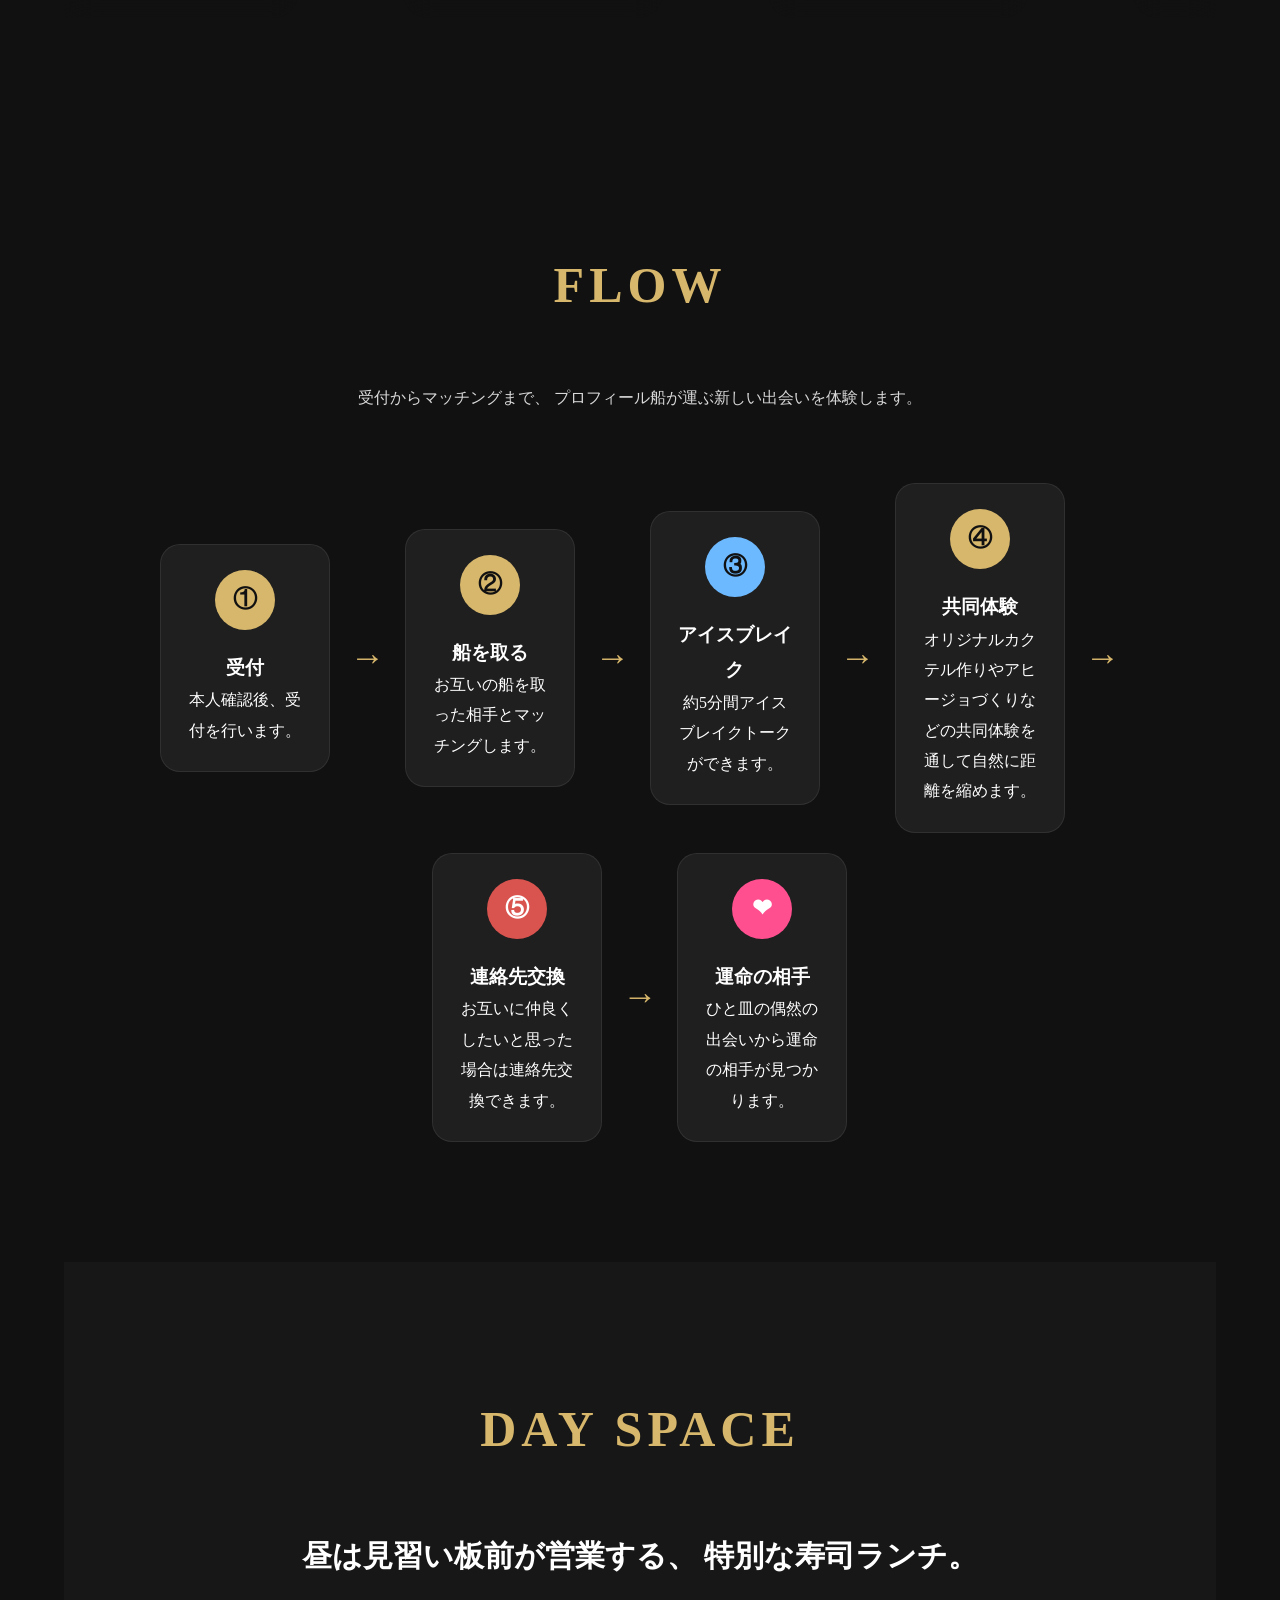
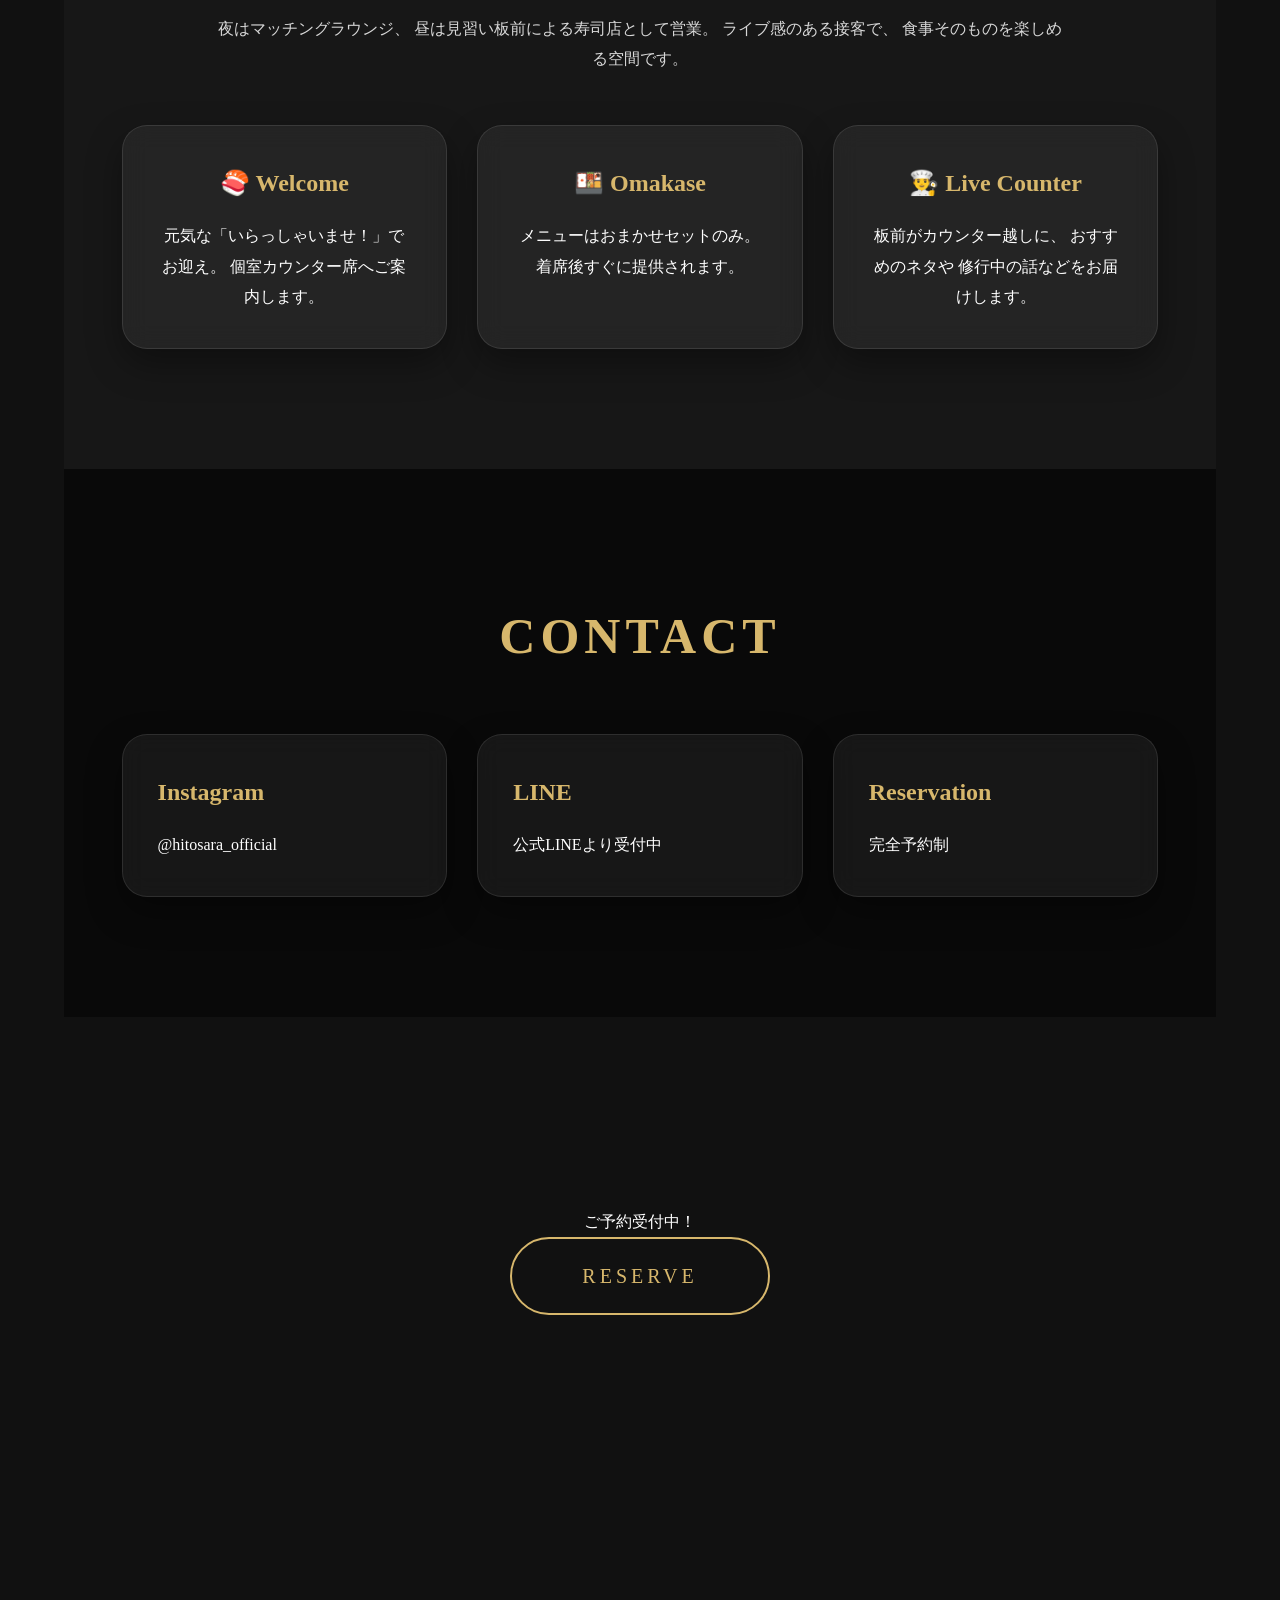
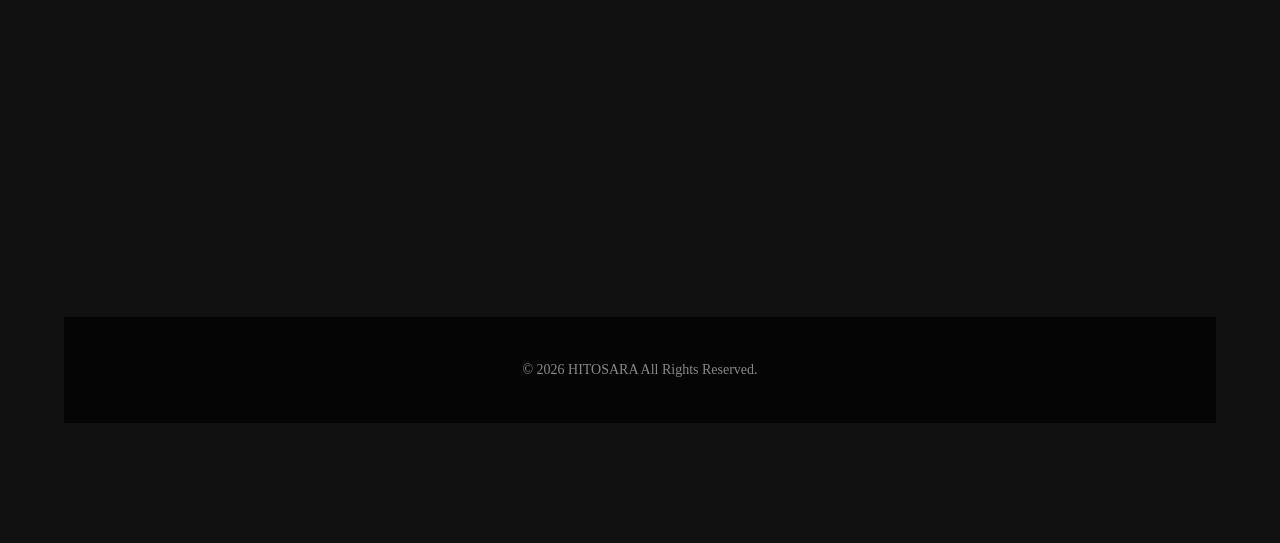
==== commit 3668a053: "Add files via upload" ====
--- a/index.html
+++ b/index.html
@@ -233,8 +233,10 @@
 </div>
 
 <div class="ruleCard">
-<h3>完全予約制</h3>
-<p>男女比のバランスを考慮し、完全予約制で運営します。</p>
+<h3>予約制</h3>
+<p>男女比のバランスを考慮し、予約制で運営します。
+    <br>当日空きがあった場合は予約なしでも利用可能です。
+</p>
 </div>
 
 </div>
@@ -272,188 +274,9 @@
 
     <div class="ships">
 
-        <!-- 1 -->
-        <div class="ship">
-
-            <div class="boat">⛵</div>
-
-            <div class="profileCard">
-
-                <img src="images/sae.jpg" class="profileImg">
-
-                <h3>SAE</h3>
-
-                <p>32歳</p>
-                
-
-                <p class="comment">
-                    休日は自然を見に行くのが好きです。
-                </p>
-
-            </div>
-
-        </div>
-
-        <!-- 2 -->
-        <div class="ship">
-
-            <div class="boat">⛵</div>
-
-            <div class="profileCard">
-
-                <img src="images/yuto.jpg" class="profileImg">
-
-                <h3>YUTO</h3>
-
-                <p>34歳</p>
-                <p>🎬 映画</p>
-                <p>🍜 ラーメン</p>
-
-                <p class="comment">
-                    美味しいお店を探すのが趣味です。
-                </p>
-
-            </div>
-
-        </div>
-
-        <!-- 3 -->
-        <div class="ship">
-
-            <div class="boat">⛵</div>
-
-            <div class="profileCard">
-
-                <img src="images/saki.jpg" class="profileImg">
-
-                <h3>SAKI</h3>
-
-                <p>31歳</p>
-                <p>📚 読書</p>
-                <p>🌸 散歩</p>
-
-                <p class="comment">
-                    休日はカフェでのんびり過ごします。
-                </p>
-
-            </div>
-
-        </div>
-		<!-- 4 -->
-		<div class="ship">
-
-            <div class="boat">⛵</div>
-
-            <div class="profileCard">
-
-                <img src="images/ren.jpg" class="profileImg">
-
-                <h3>REN</h3>
-
-                <p>33歳</p>
-                <p>☕ カフェ巡り</p>
-                <p>✈ 旅行</p>
-
-                <p class="comment">
-                    休日は自然を見に行くのが好きです。
-                </p>
-
-            </div>
-
-        </div>
-
-        <!-- ループ用コピー -->
-
-        <div class="ship">
-
-            <div class="boat">⛵</div>
-
-            <div class="profileCard">
-
-                <img src="images/ruka.jpg" class="profileImg">
-
-                <h3>RUKA</h3>
-
-                <p>32歳</p>
-                <p>🎵 ライブに行く</p>
-                <p>🍰 お菓子作り</p>
-
-                <p class="comment">
-                    アーティストのライブに行くことが好きです。
-                </p>
-
-            </div>
-
-        </div>
-
-        <div class="ship">
-
-            <div class="boat">⛵</div>
-
-            <div class="profileCard">
-
-                <img src="images/hruto.jpg" class="profileImg">
-
-                <h3>HARUTO</h3>
-
-                <p>34歳</p>
-                <p>🚙 ドライブ</p>
-                <p>🎮 ゲーム</p>
-
-                <p class="comment">
-                    かっこいい車が好きです。
-                </p>
-
-            </div>
-
-        </div>
-
-        <div class="ship">
-
-            <div class="boat">⛵</div>
-
-            <div class="profileCard">
-
-                <img src="images/ayame.jpg" class="profileImg">
-
-                <h3>AYAME</h3>
-
-                <p>31歳</p>
-                <p>💜 推し活</p>
-                <p>🎹 ピアノ</p>
-
-                <p class="comment">
-                    小さいころから今でもピアノを弾いてます。
-                </p>
-
-            </div>
-
-        </div>
-		
-		<div class="ship">
-
-            <div class="boat">⛵</div>
-
-            <div class="profileCard">
-
-                <img src="images/kaito.jpg" class="profileImg">
-
-                <h3>KAITO</h3>
-
-                <p>32歳</p>
-                <p>🎶 洋楽を聞く</p>
-                <p>🚙 ドライブ</p>
-
-                <p class="comment">
-                    毎日洋楽聞いてます。
-                </p>
-
-            </div>
-
-        </div>
-
-				<!-- ループ用コピー -->
-
+        
+
+       
 <div class="ship">
     <div class="boat">⛵</div>
     <div class="profileCard">
@@ -549,6 +372,101 @@
         <p class="comment">毎日洋楽を聞いています。</p>
     </div>
 </div>
+<div class="ship">
+    <div class="boat">⛵</div>
+    <div class="profileCard">
+        <img src="images/sae.jpg" class="profileImg">
+        <h3>SAE</h3>
+        <p>32歳</p>
+        <p>☕ カフェ巡り</p>
+        <p>✈ 旅行</p>
+        <p class="comment">休日は自然を見に行くのが好きです。</p>
+    </div>
+</div>
+
+<div class="ship">
+    <div class="boat">⛵</div>
+    <div class="profileCard">
+        <img src="images/yuto.jpg" class="profileImg">
+        <h3>YUTO</h3>
+        <p>34歳</p>
+        <p>🎬 映画</p>
+        <p>🍜 ラーメン</p>
+        <p class="comment">美味しいお店を探すのが趣味です。</p>
+    </div>
+</div>
+
+<div class="ship">
+    <div class="boat">⛵</div>
+    <div class="profileCard">
+        <img src="images/saki.jpg" class="profileImg">
+        <h3>SAKI</h3>
+        <p>31歳</p>
+        <p>📚 読書</p>
+        <p>🌸 散歩</p>
+        <p class="comment">休日はカフェでのんびり過ごします。</p>
+    </div>
+</div>
+
+<div class="ship">
+    <div class="boat">⛵</div>
+    <div class="profileCard">
+        <img src="images/ren.jpg" class="profileImg">
+        <h3>REN</h3>
+        <p>33歳</p>
+        <p>☕ カフェ巡り</p>
+        <p>✈ 旅行</p>
+        <p class="comment">休日は自然を見に行くのが好きです。</p>
+    </div>
+</div>
+
+<div class="ship">
+    <div class="boat">⛵</div>
+    <div class="profileCard">
+        <img src="images/ruka.jpg" class="profileImg">
+        <h3>RUKA</h3>
+        <p>32歳</p>
+        <p>🎵 ライブに行く</p>
+        <p>🍰 お菓子作り</p>
+        <p class="comment">アーティストのライブに行くことが好きです。</p>
+    </div>
+</div>
+
+<div class="ship">
+    <div class="boat">⛵</div>
+    <div class="profileCard">
+        <img src="images/hruto.jpg" class="profileImg">
+        <h3>HARUTO</h3>
+        <p>34歳</p>
+        <p>🚙 ドライブ</p>
+        <p>🎮 ゲーム</p>
+        <p class="comment">かっこいい車が好きです。</p>
+    </div>
+</div>
+
+<div class="ship">
+    <div class="boat">⛵</div>
+    <div class="profileCard">
+        <img src="images/ayame.jpg" class="profileImg">
+        <h3>AYAME</h3>
+        <p>31歳</p>
+        <p>💜 推し活</p>
+        <p>🎹 ピアノ</p>
+        <p class="comment">小さいころから今でもピアノをやっています。</p>
+    </div>
+</div>
+
+<div class="ship">
+    <div class="boat">⛵</div>
+    <div class="profileCard">
+        <img src="images/kaito.jpg" class="profileImg">
+        <h3>KAITO</h3>
+        <p>32歳</p>
+        <p>🎶 洋楽を聞く</p>
+        <p>🚙 ドライブ</p>
+        <p class="comment">毎日洋楽を聞いています。</p>
+    </div>
+</div>
 
 
 
@@ -586,40 +504,40 @@
 
 <div class="flowItem">
 <div class="circle">②</div>
-<h3>AI席決定</h3>
-<p>AIが相性を分析し席を決定します。</p>
+<h3>船を取る</h3>
+<p>お互いの船を取った相手とマッチングします。</p>
 </div>
 
 <div class="arrow">→</div>
 
 <div class="flowItem blue">
 <div class="circle">③</div>
-<h3>青舟</h3>
-<p>アイスブレイクトーク（約5分）</p>
+<h3>アイスブレイク</h3>
+<p>約5分間アイスブレイクトークができます。</p>
 </div>
 
 <div class="arrow">→</div>
 
 <div class="flowItem gold">
 <div class="circle">④</div>
-<h3>金舟</h3>
-<p>共同体験で自然に距離を縮めます。</p>
+<h3>共同体験</h3>
+<p>オリジナルカクテル作りやアヒージョづくりなどの共同体験を通して自然に距離を縮めます。</p>
 </div>
 
 <div class="arrow">→</div>
 
 <div class="flowItem red">
 <div class="circle">⑤</div>
-<h3>赤舟</h3>
-<p>自由に会話を楽しみます。</p>
+<h3>連絡先交換</h3>
+<p>お互いに仲良くしたいと思った場合は連絡先交換できます。</p>
 </div>
 
 <div class="arrow">→</div>
 
 <div class="flowItem heart">
 <div class="circle">❤</div>
-<h3>恋皿</h3>
-<p>お互いが希望するとマッチング成立。</p>
+<h3>運命の相手</h3>
+<p>ひと皿の偶然の出会いから運命の相手が見つかります。</p>
 </div>
 
 </div>
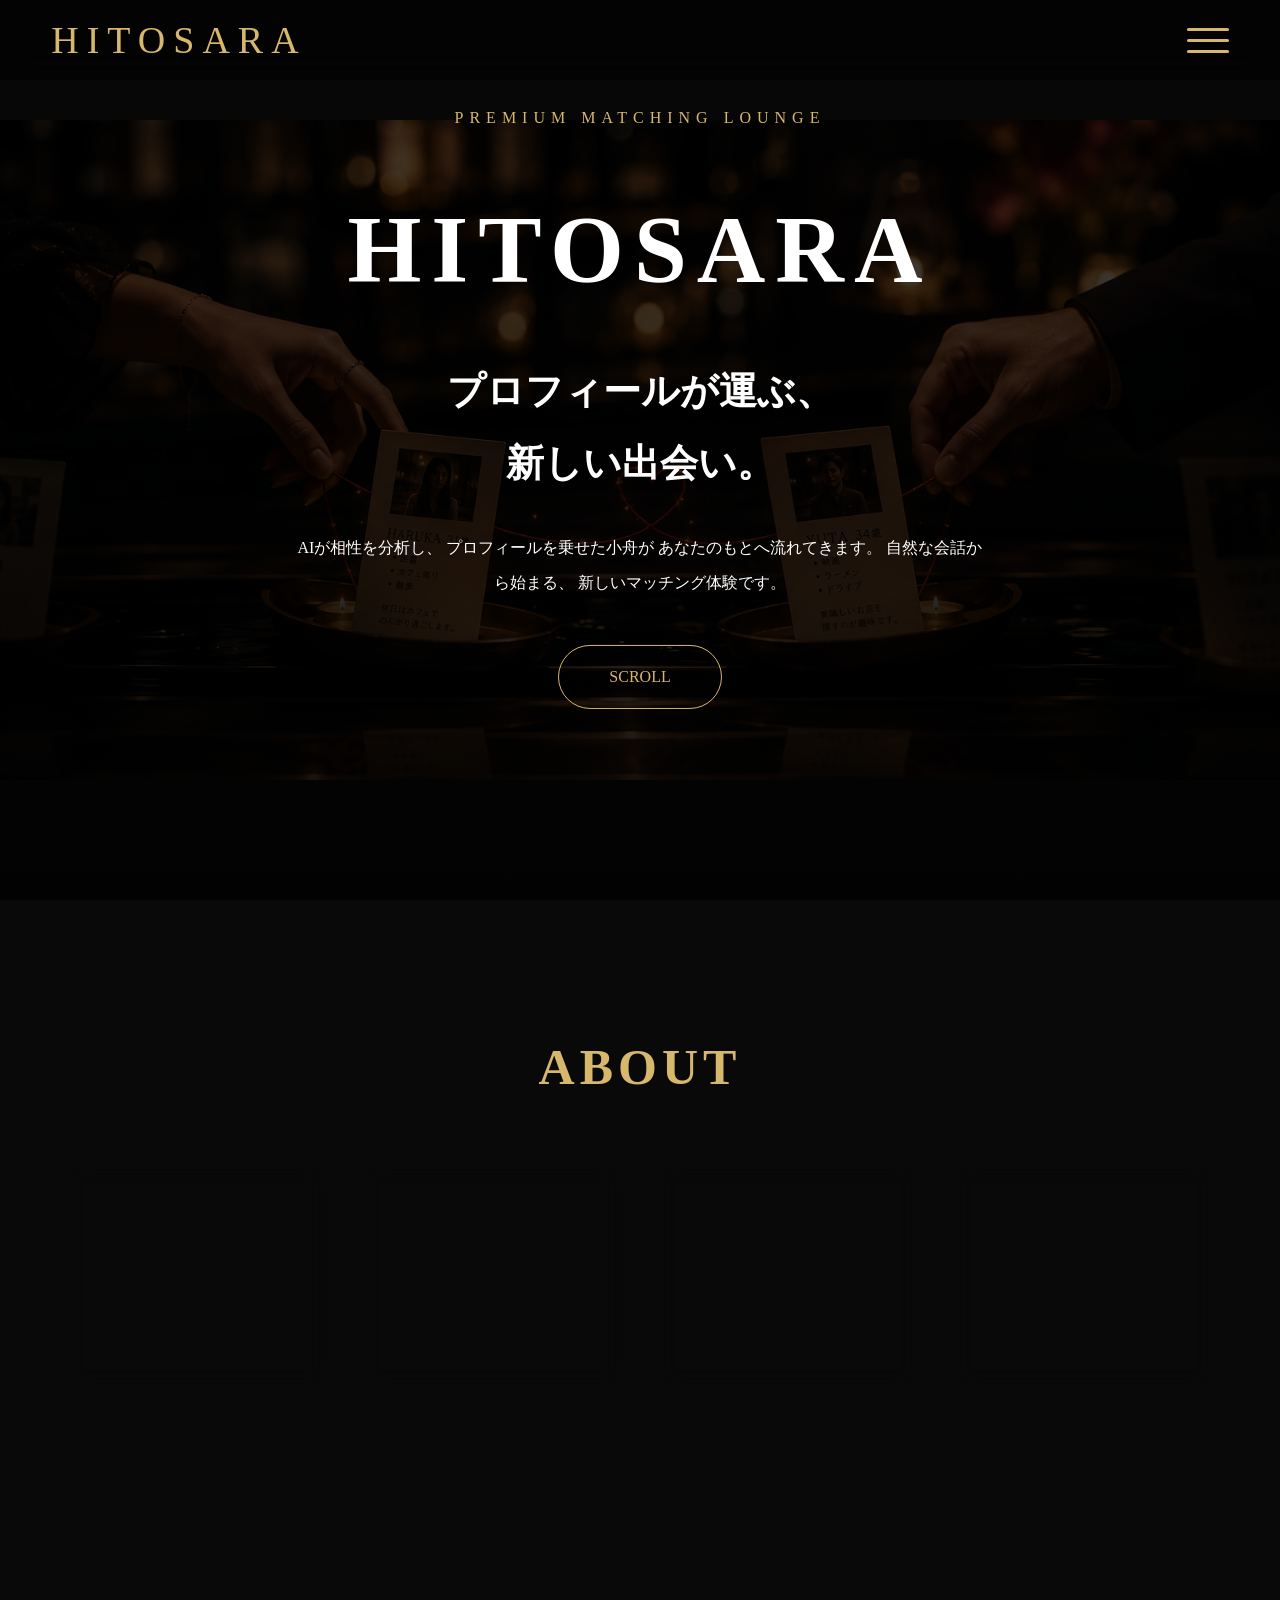
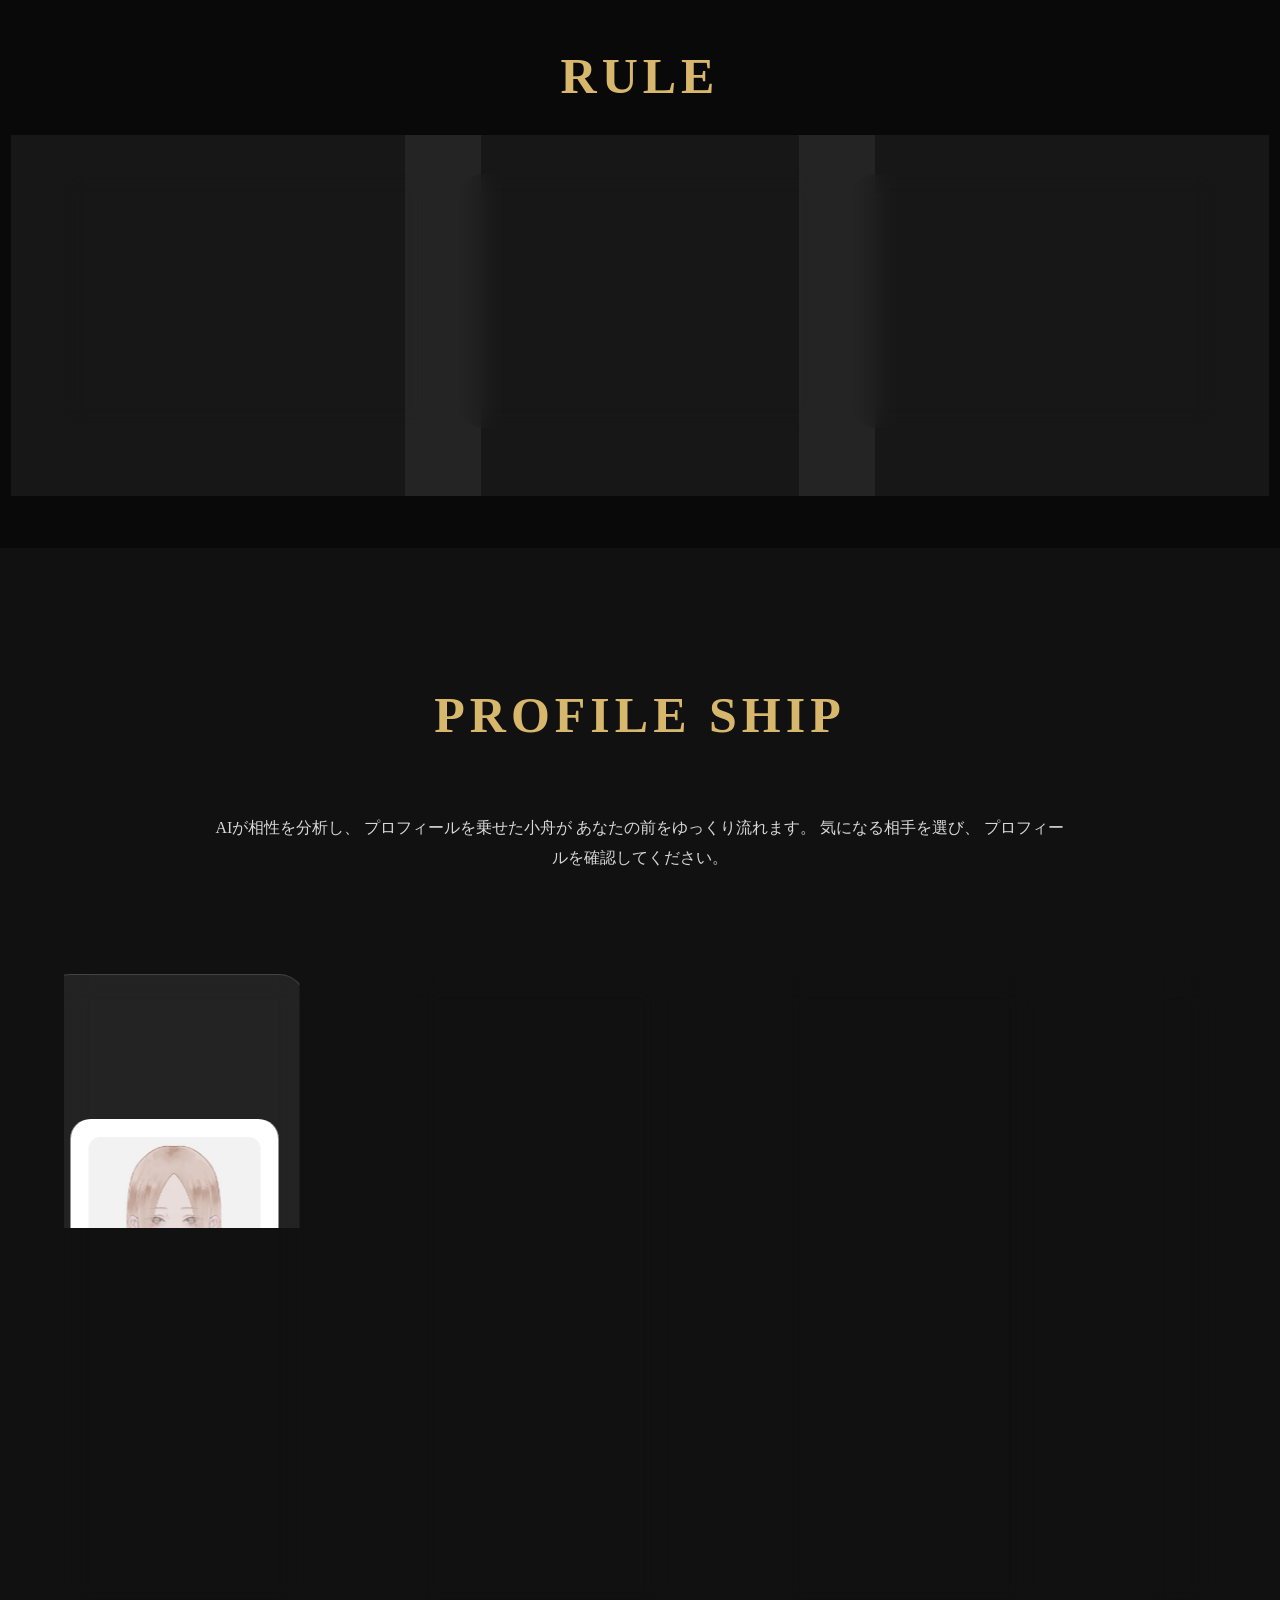
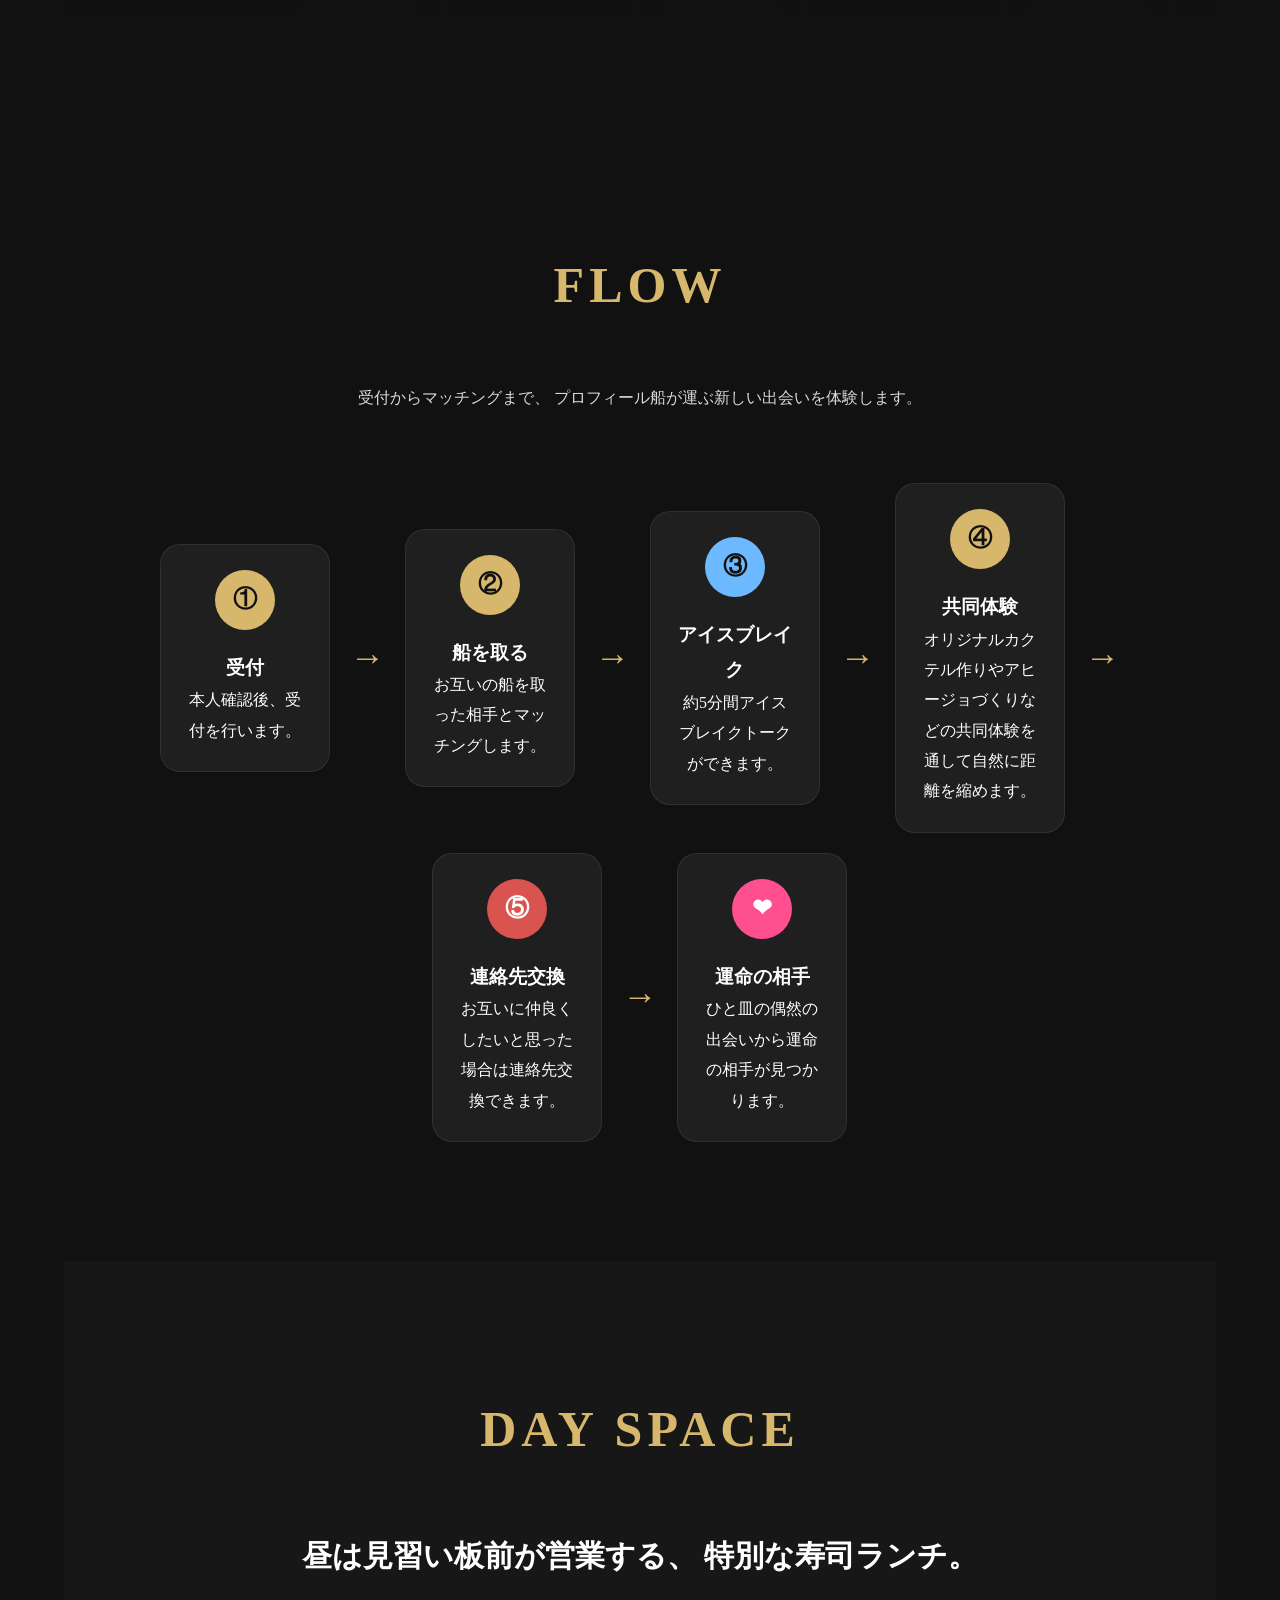
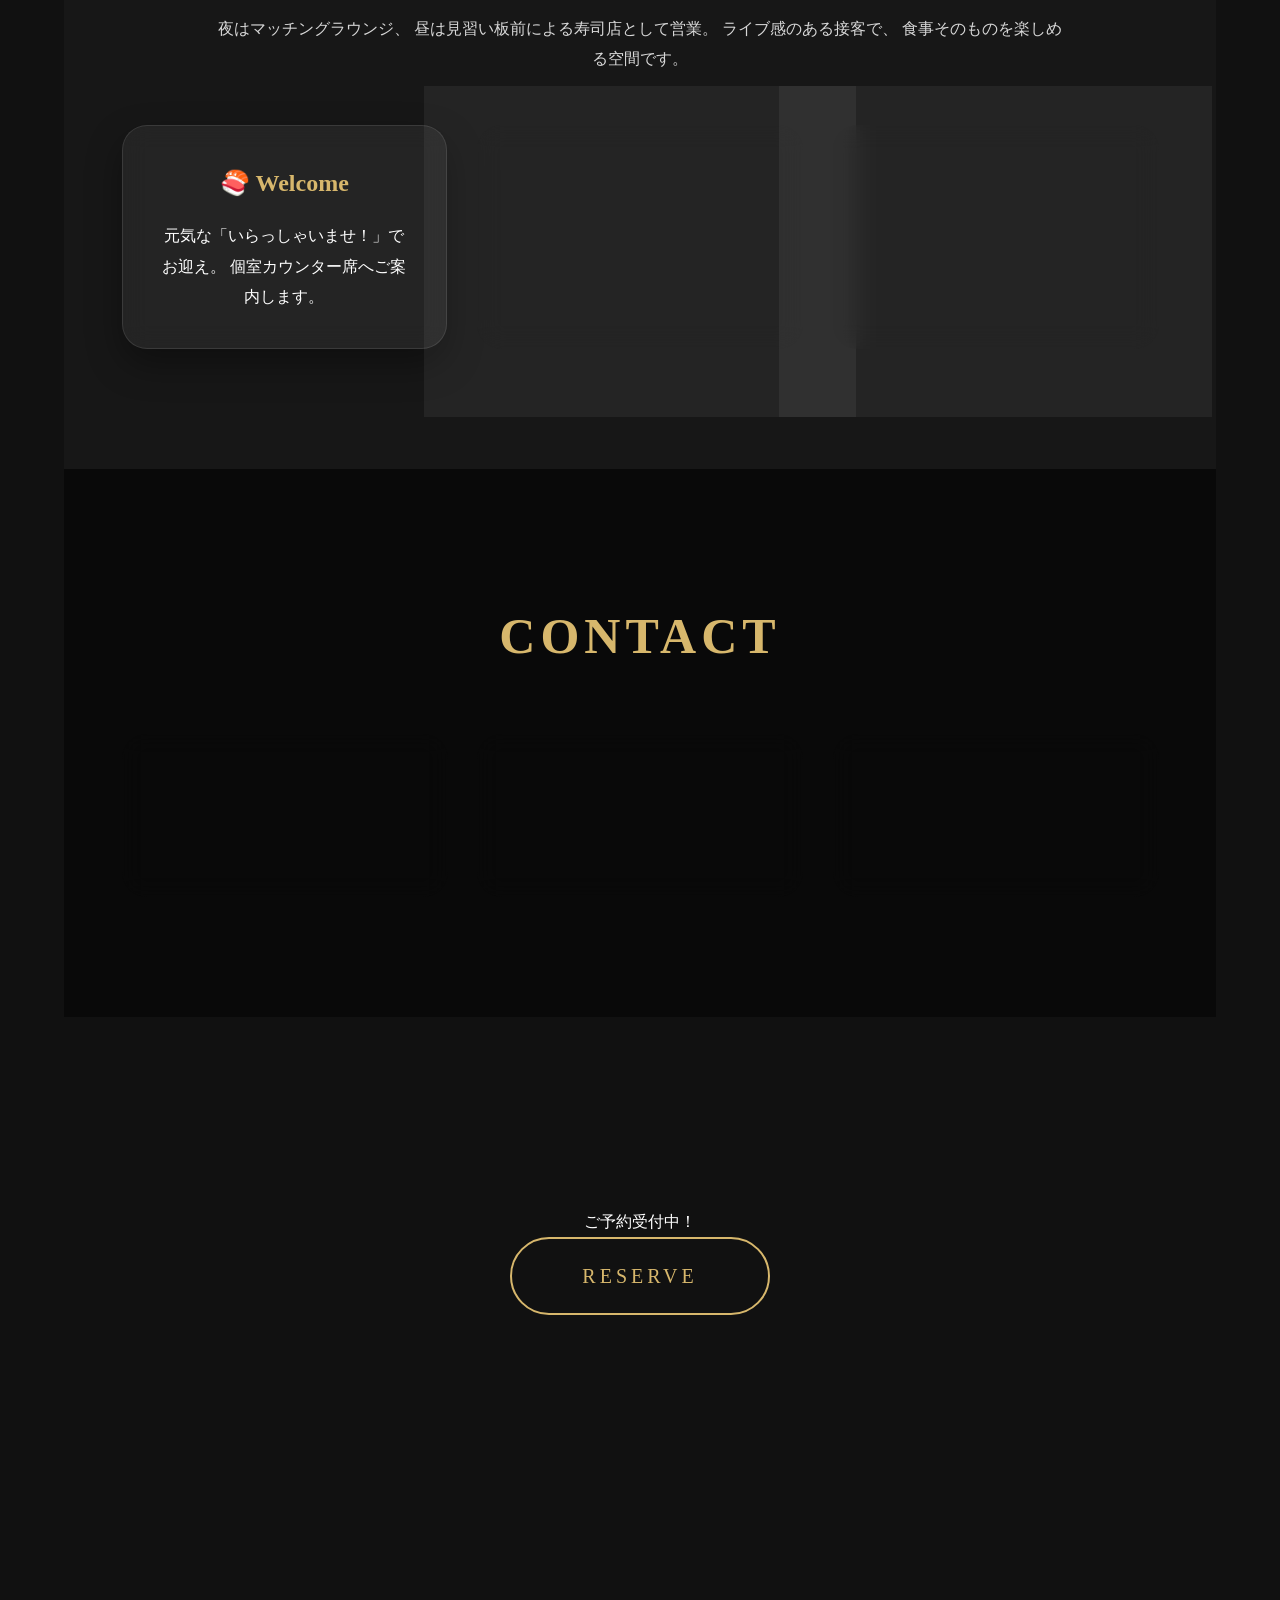
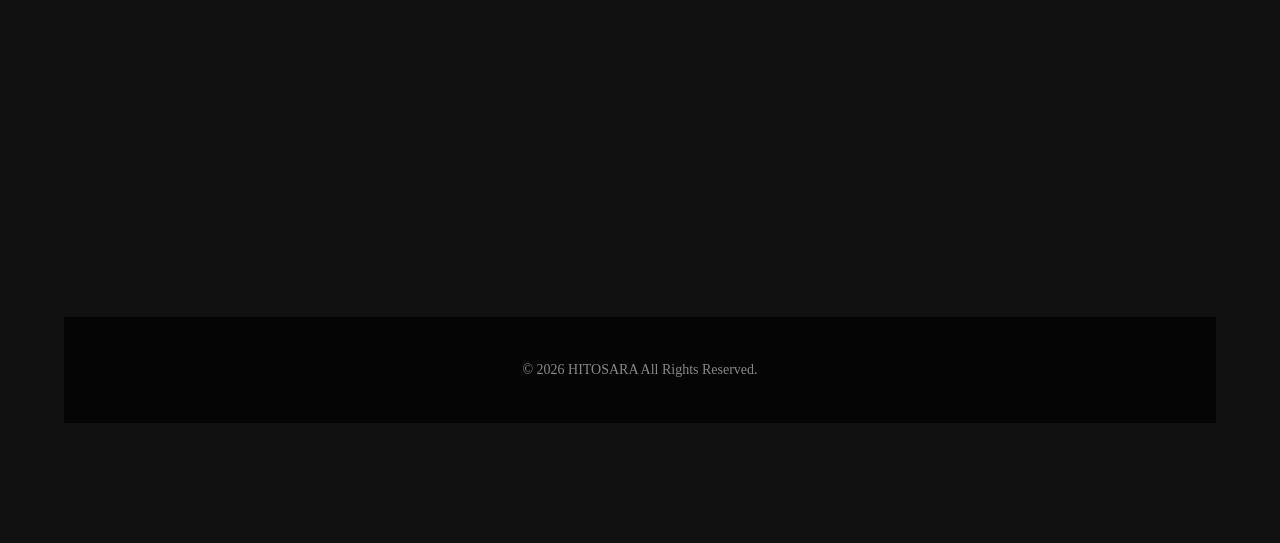
==== commit 1a43d5d8: "Add files via upload" ====
--- a/index.html
+++ b/index.html
@@ -669,7 +669,7 @@
 
 <h3>Reservation</h3>
 
-<p>完全予約制</p>
+<p>予約は下記のリンクから</p>
 
 </div>
 
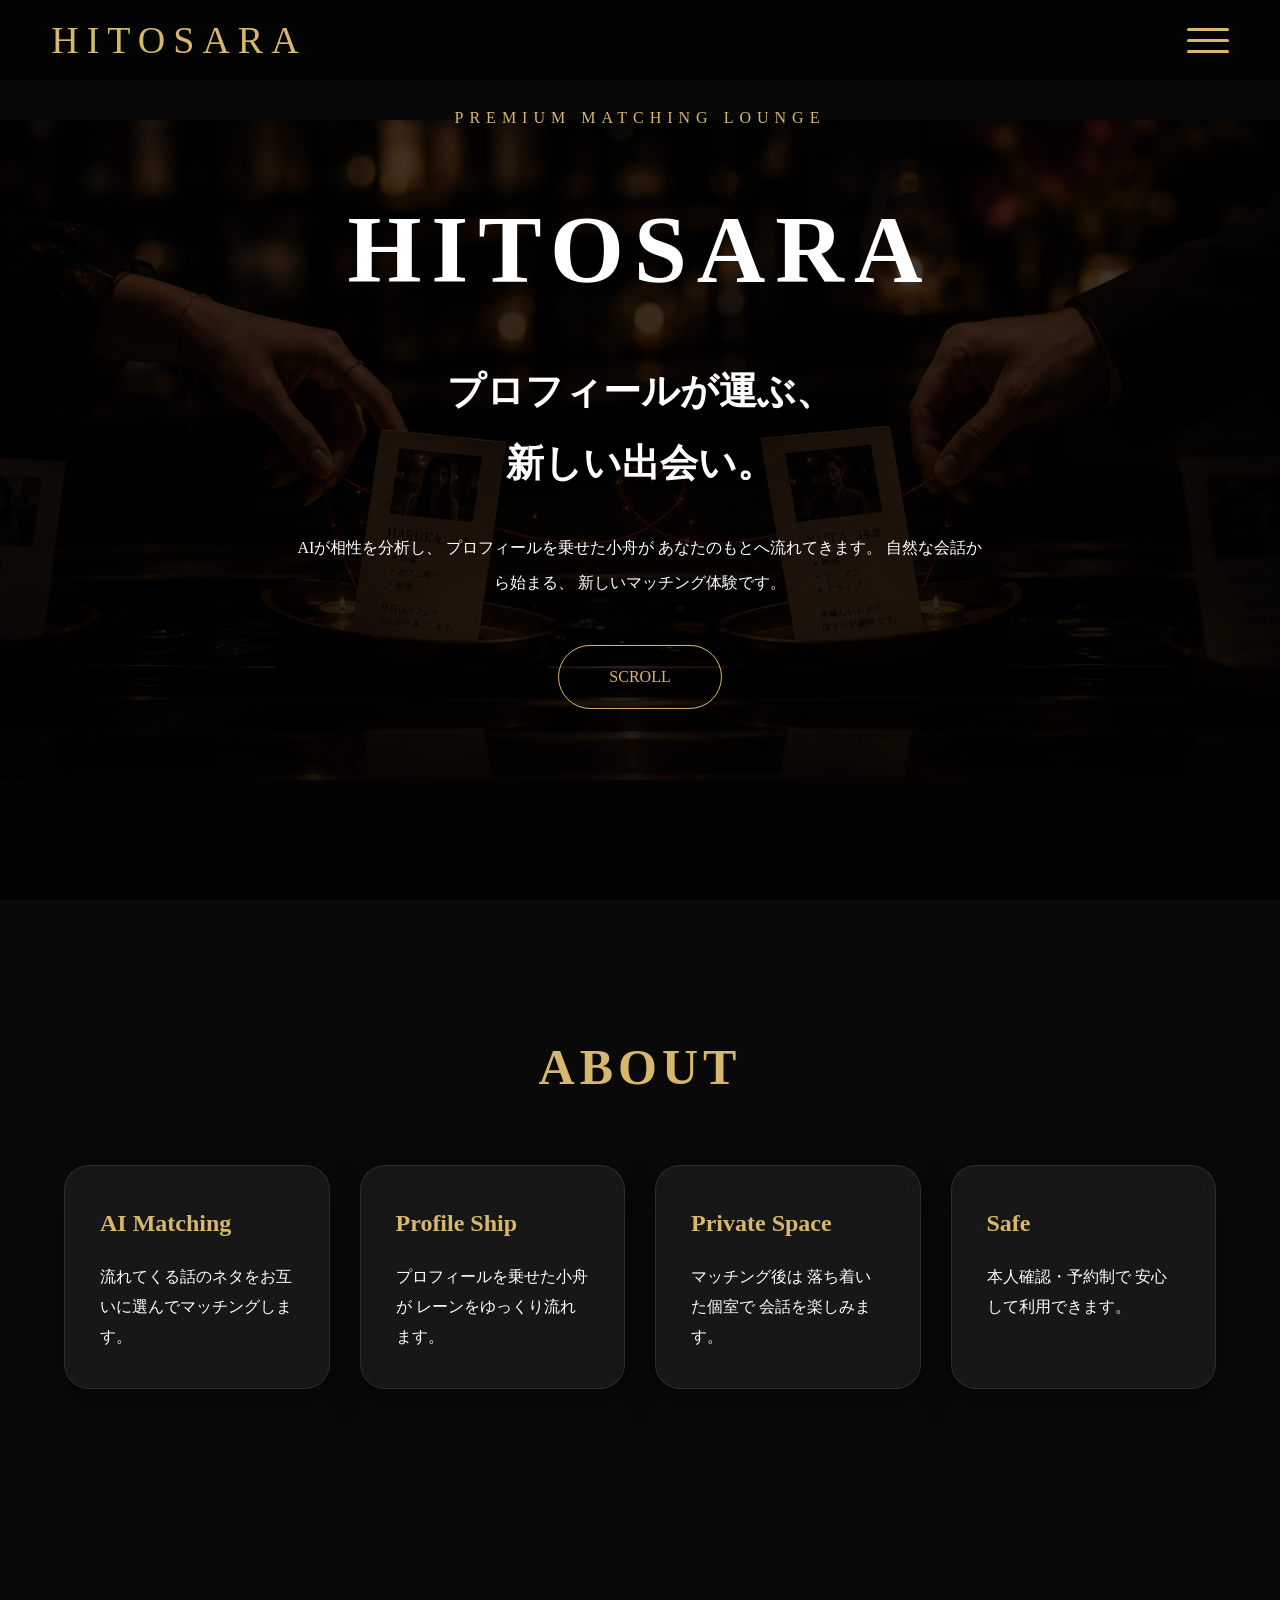
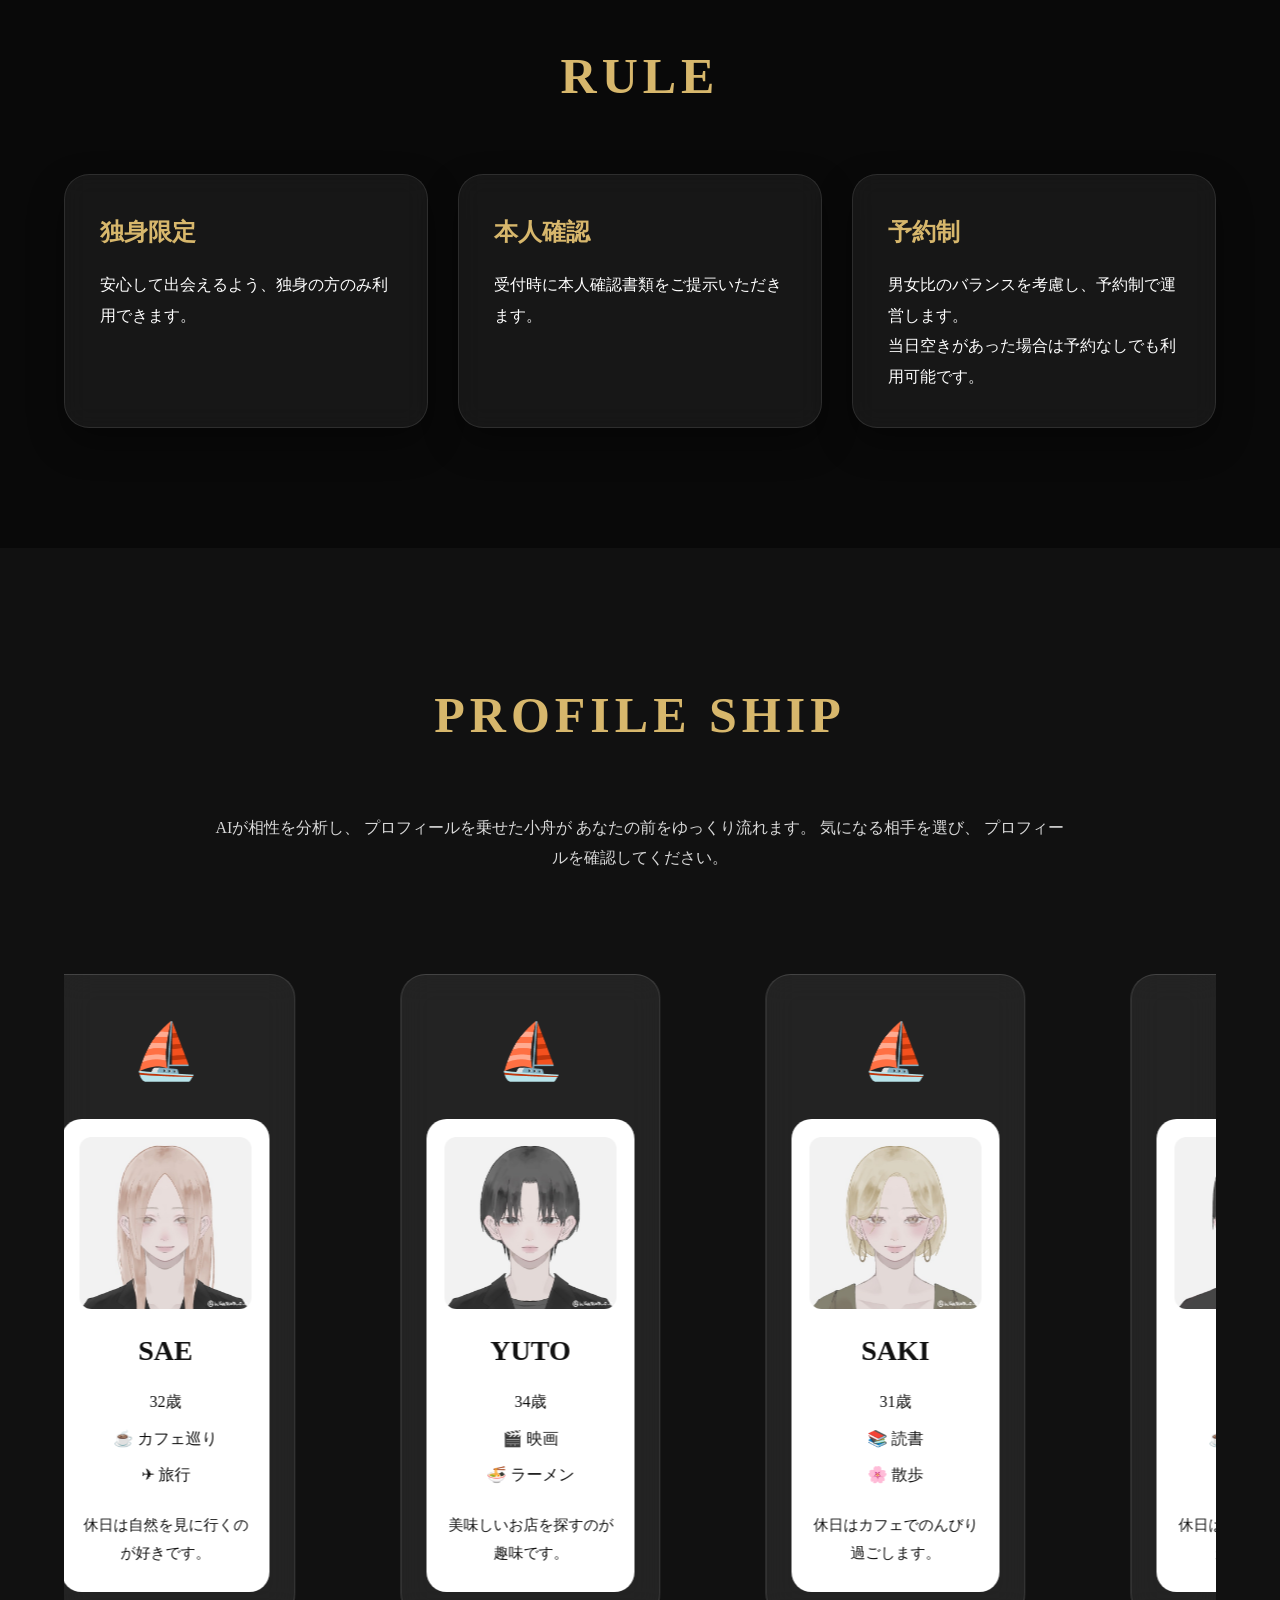
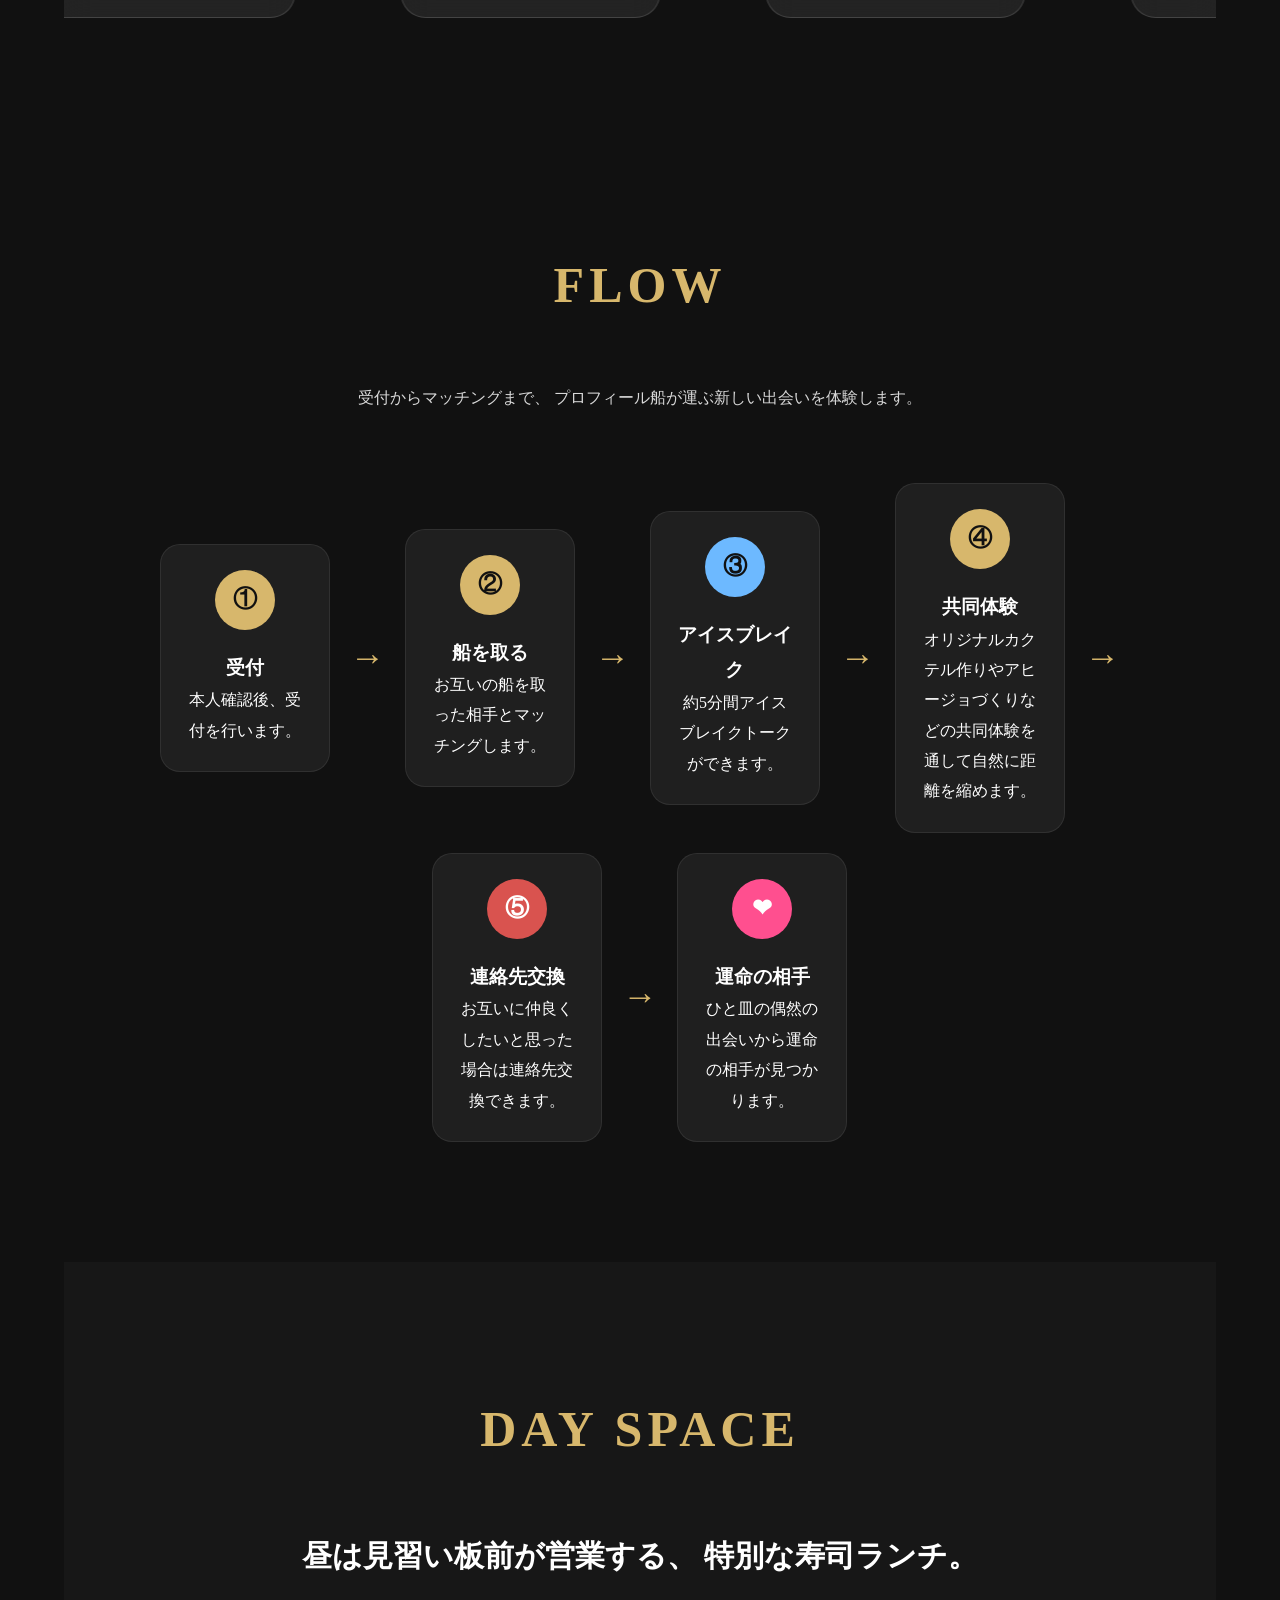
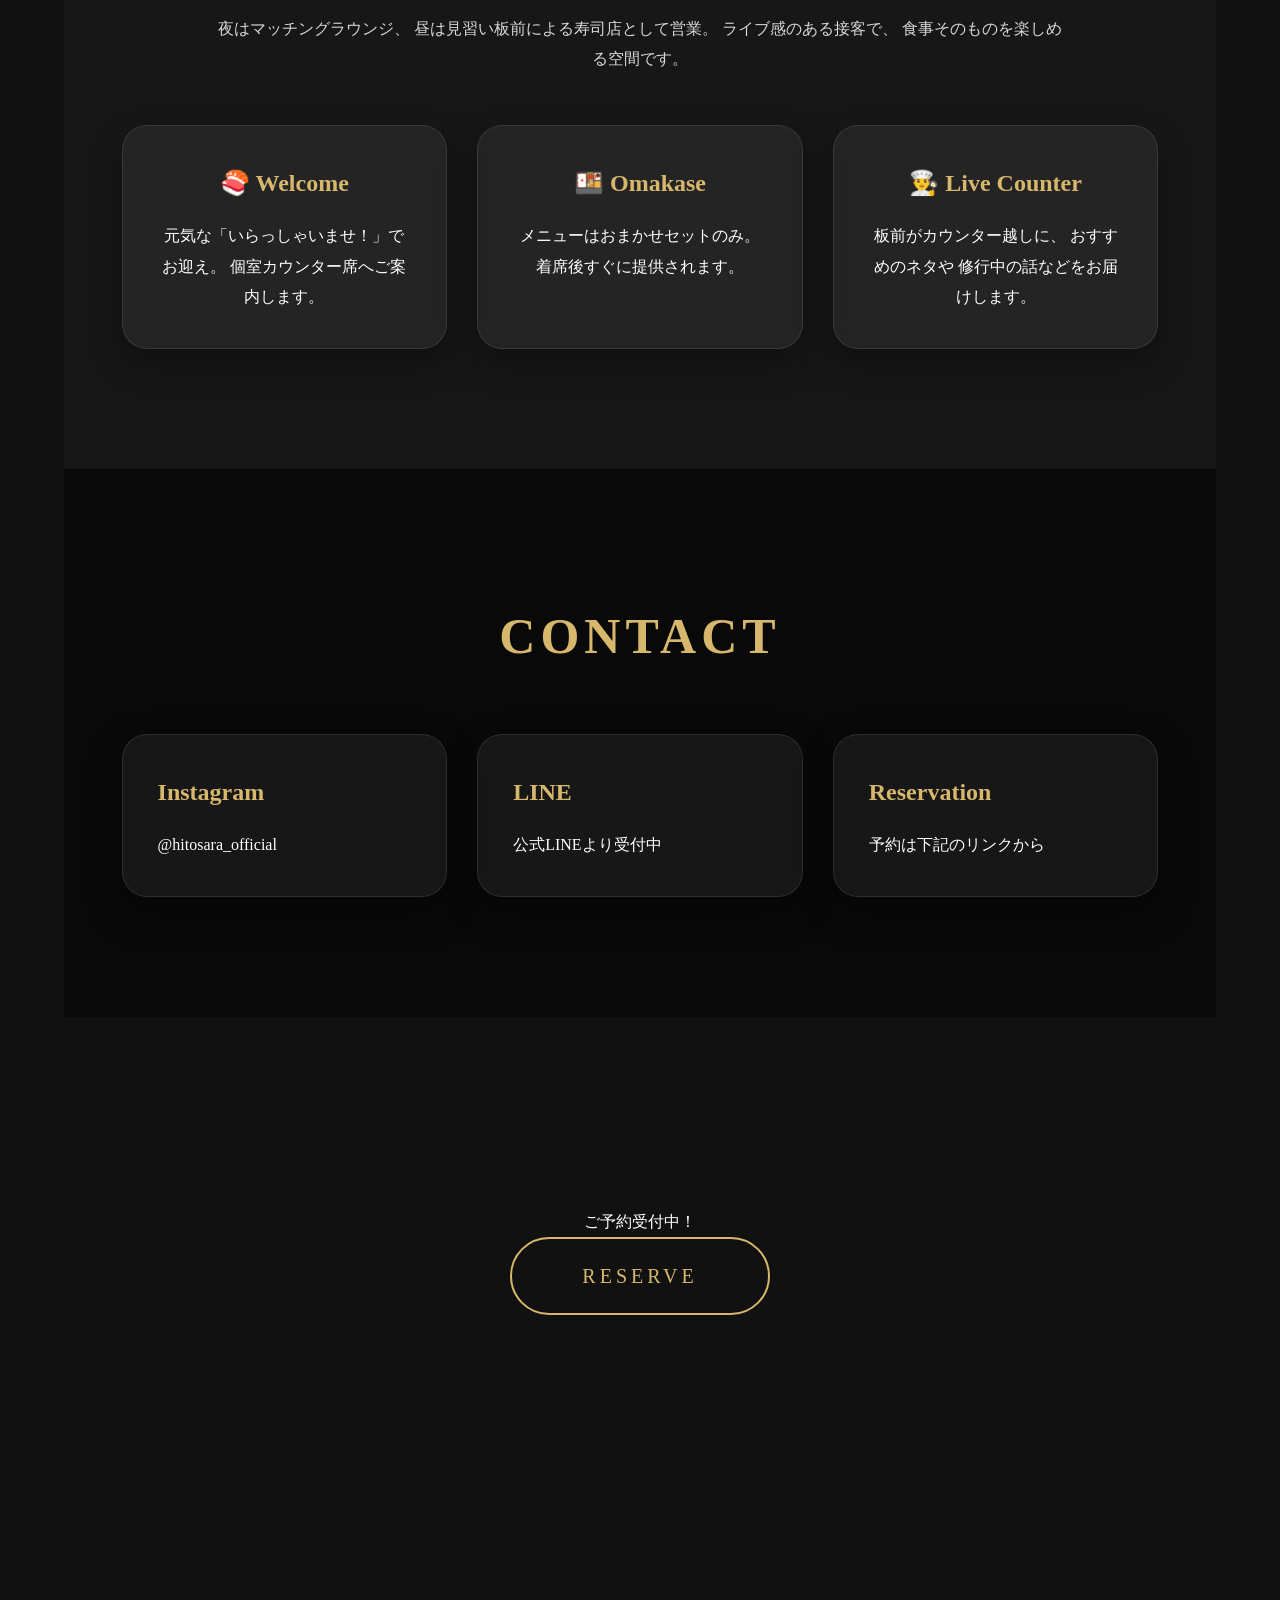
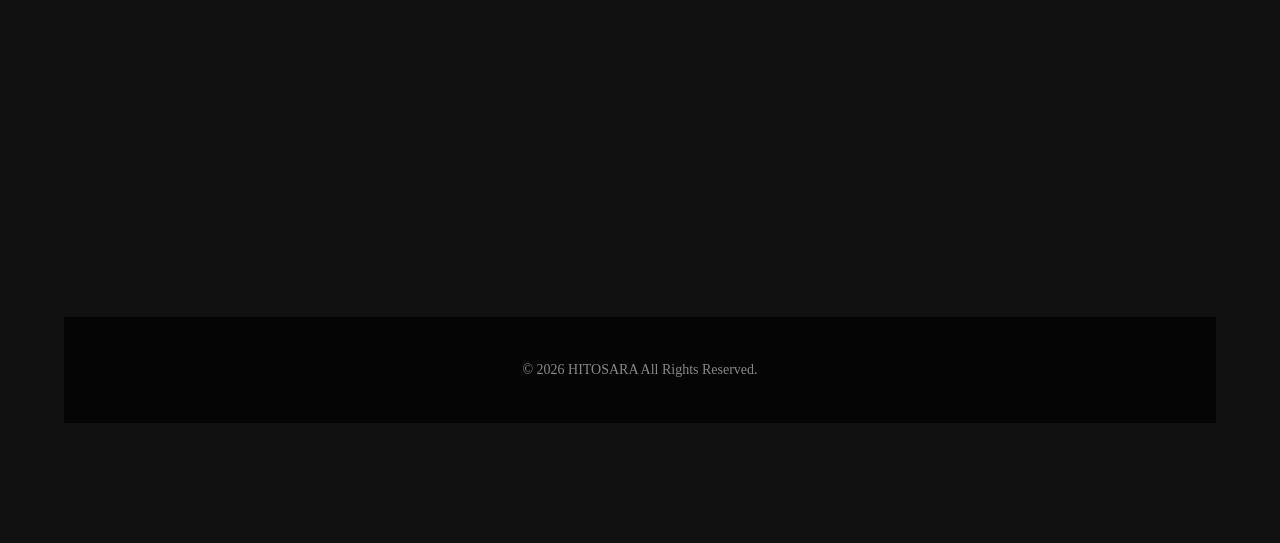
==== commit de057acd: "Add files via upload" ====
--- a/index.html
+++ b/index.html
@@ -156,8 +156,7 @@
 
 <p>
 
-AIがプロフィールや価値観を分析し、
-相性の良い相手を選びます。
+流れてくる話のネタをお互いに選んでマッチングします。
 
 </p>
 
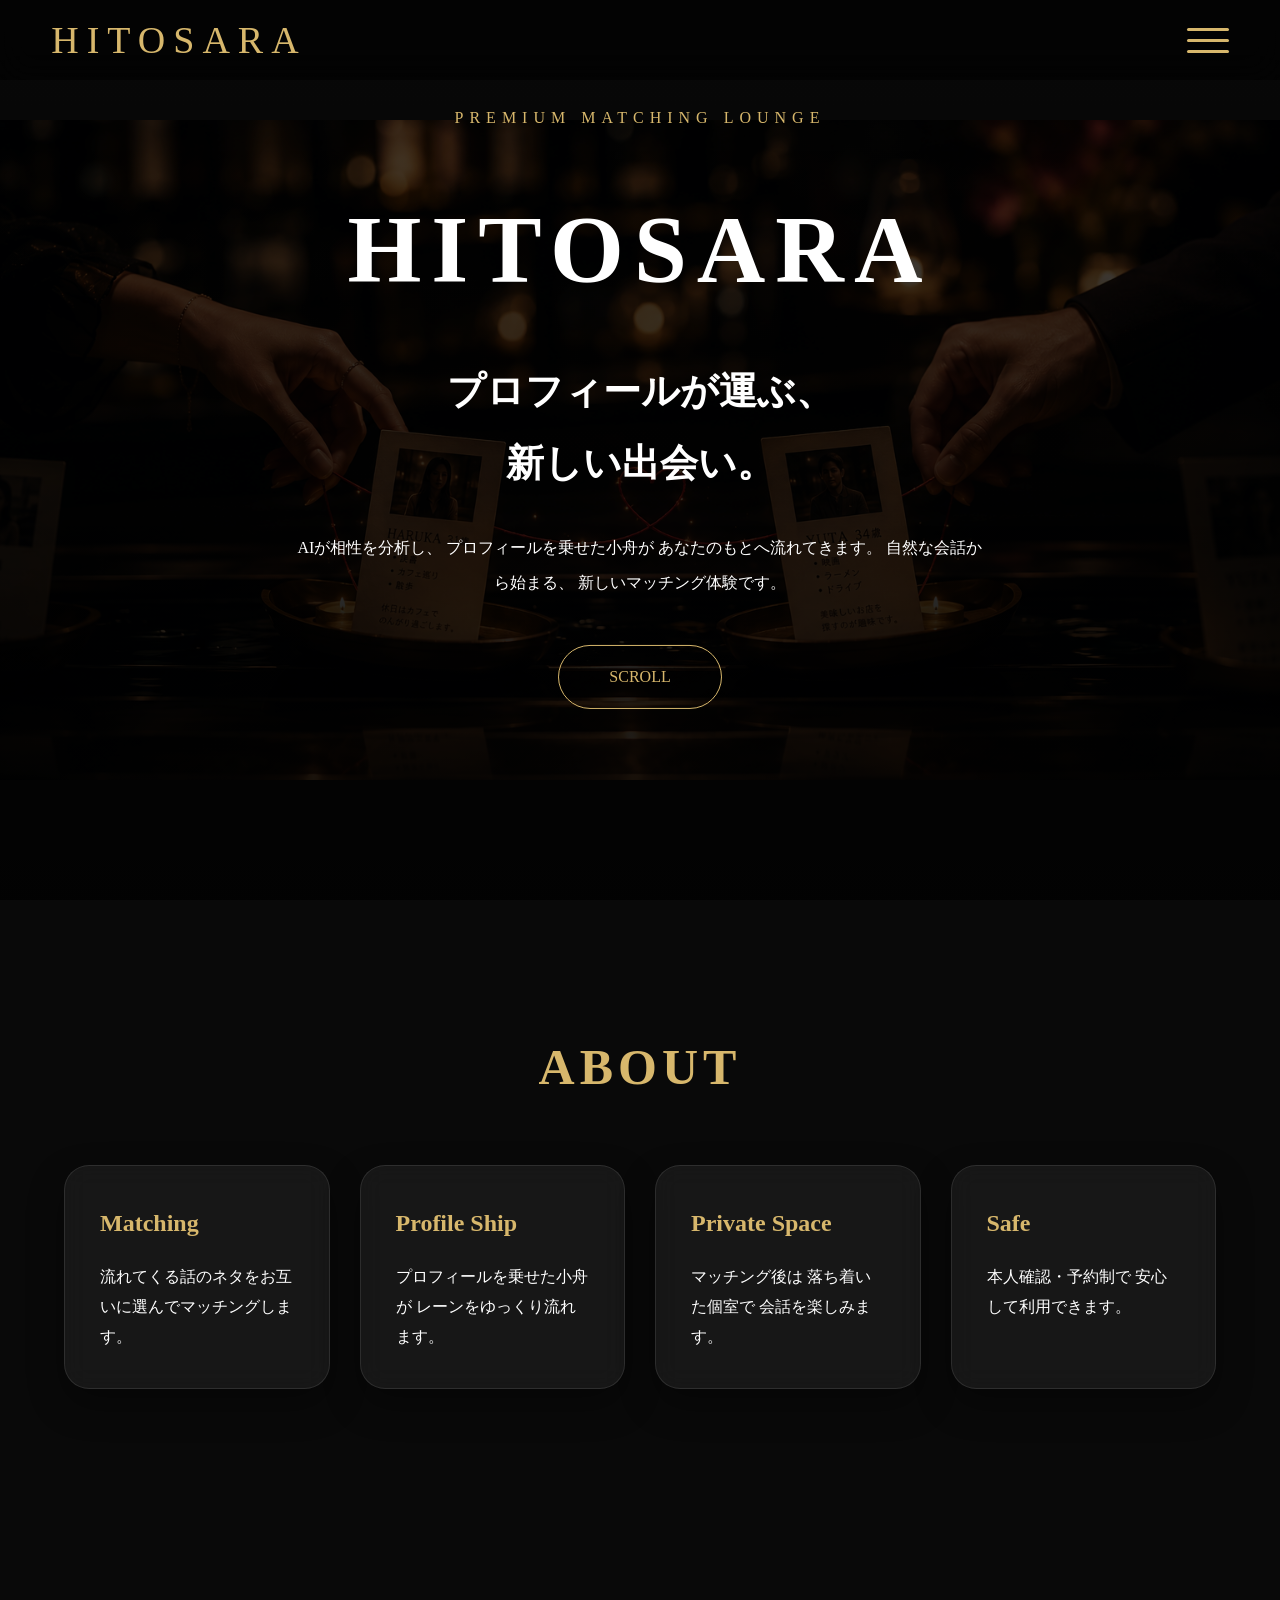
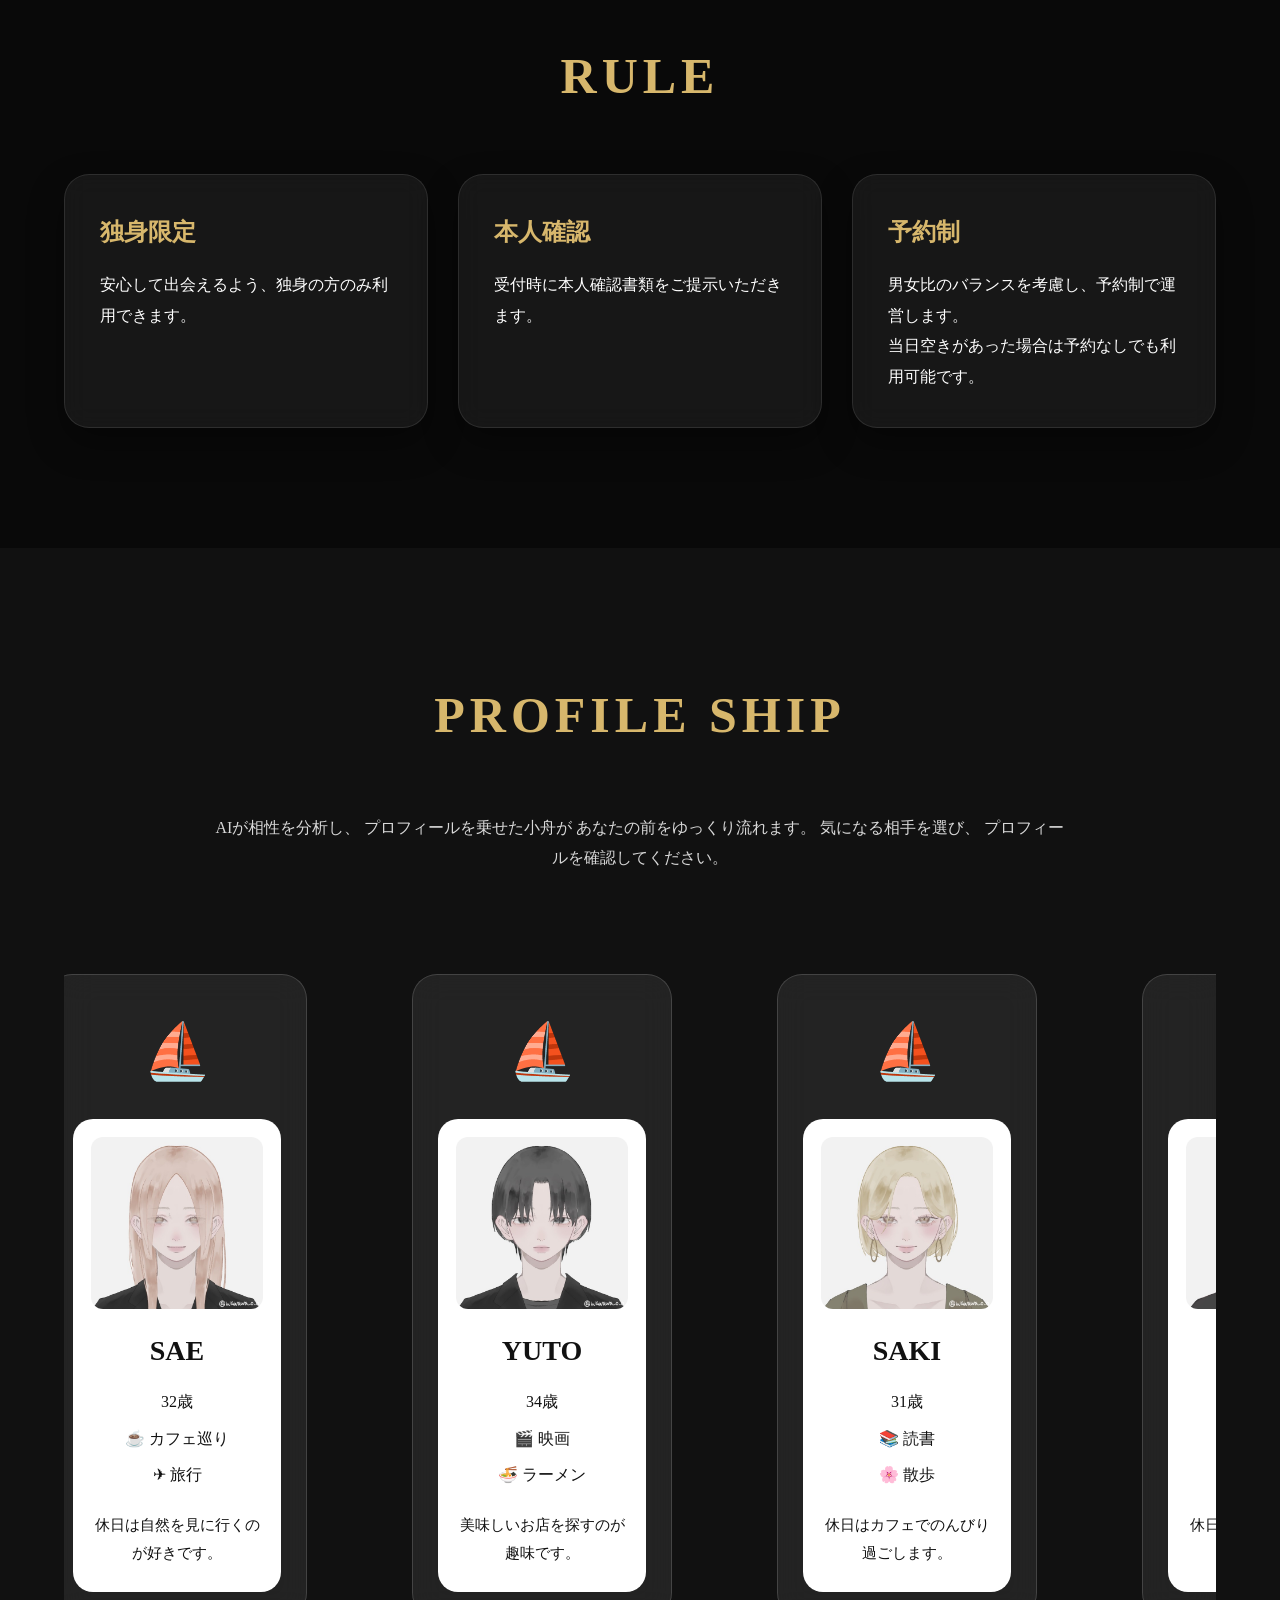
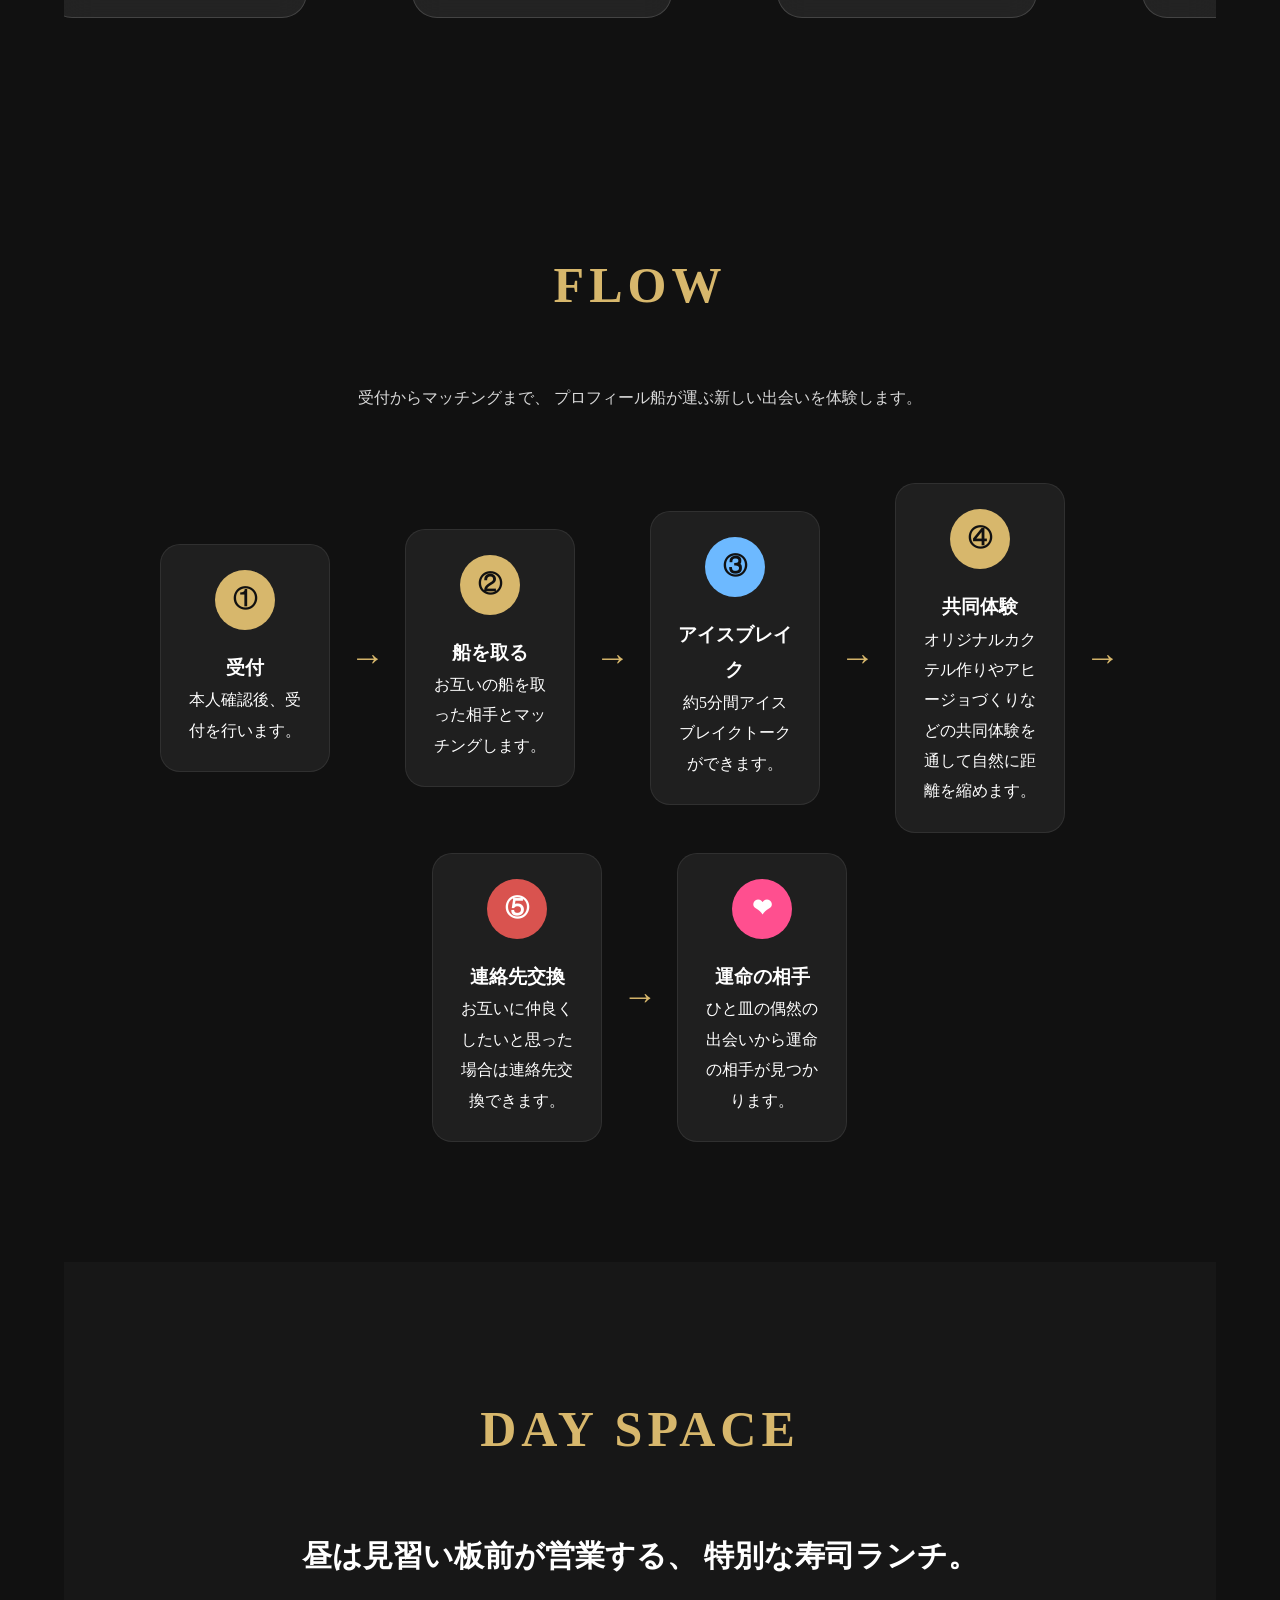
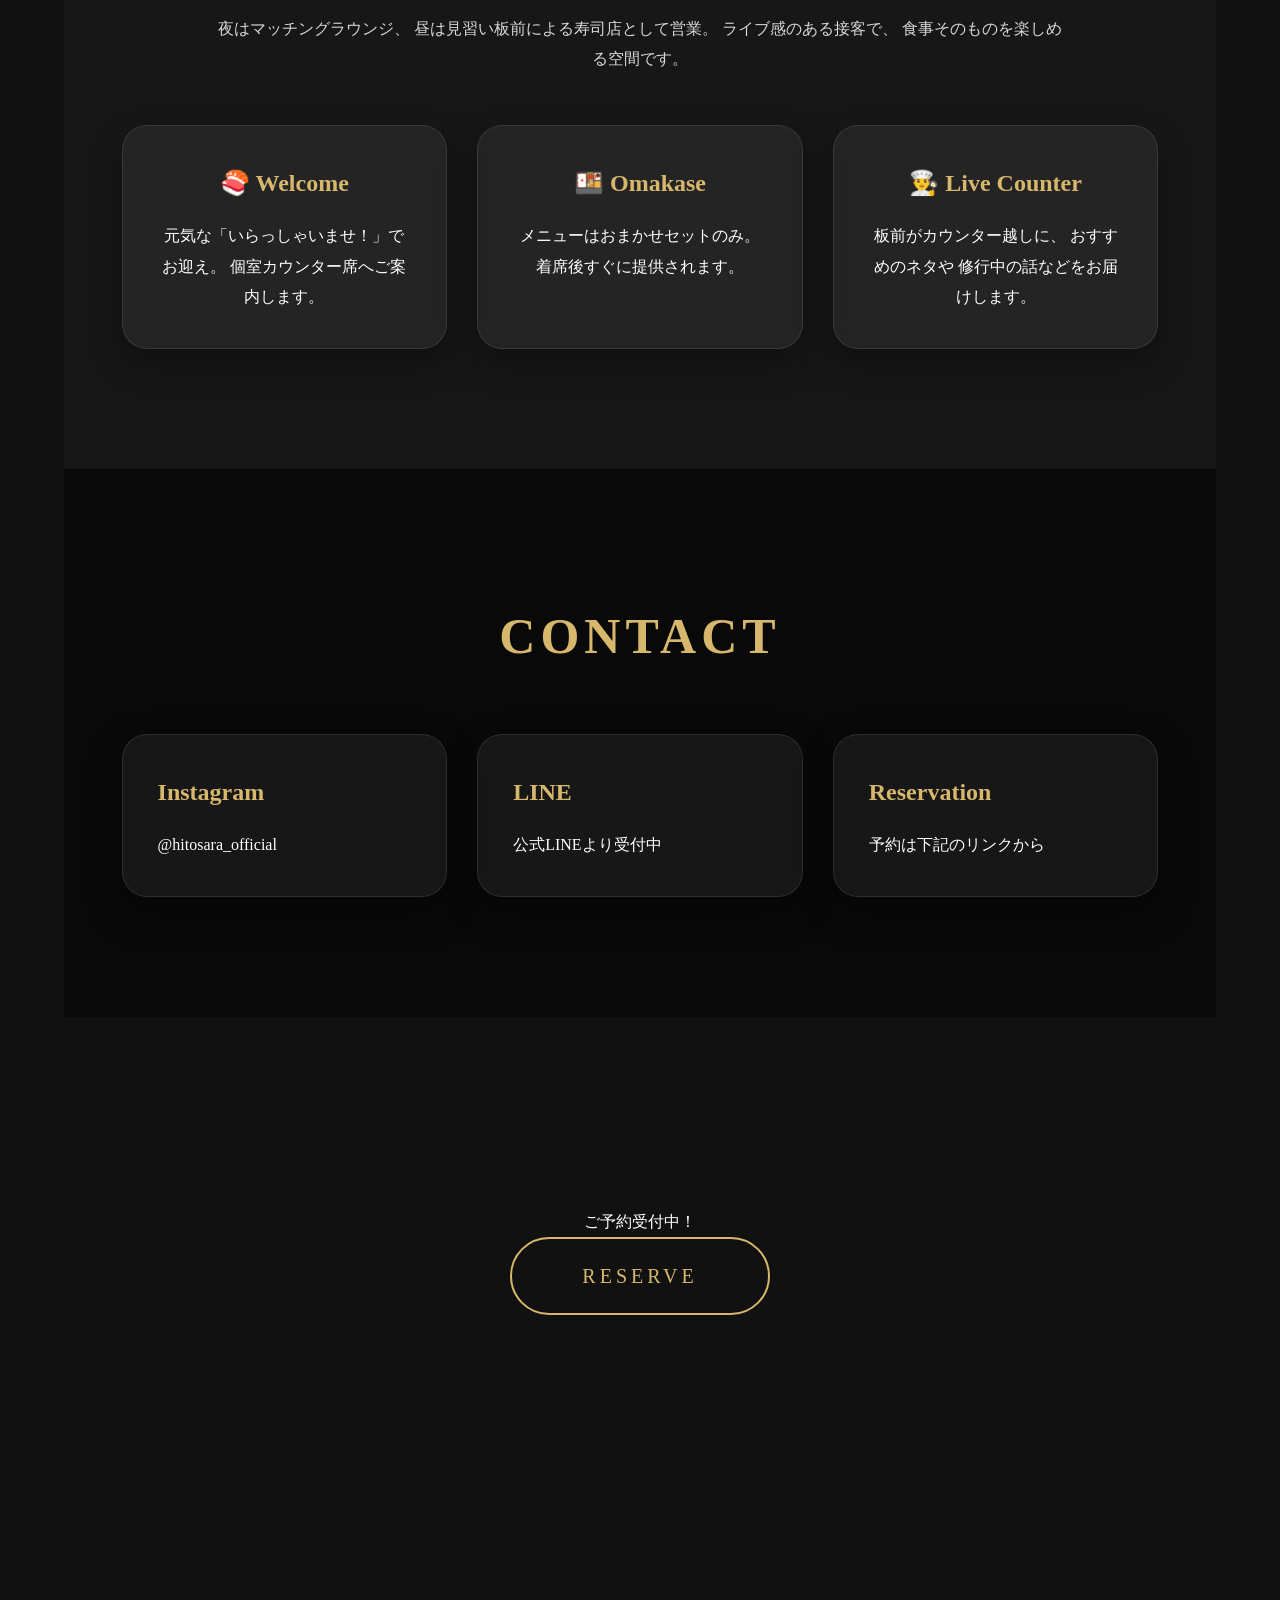
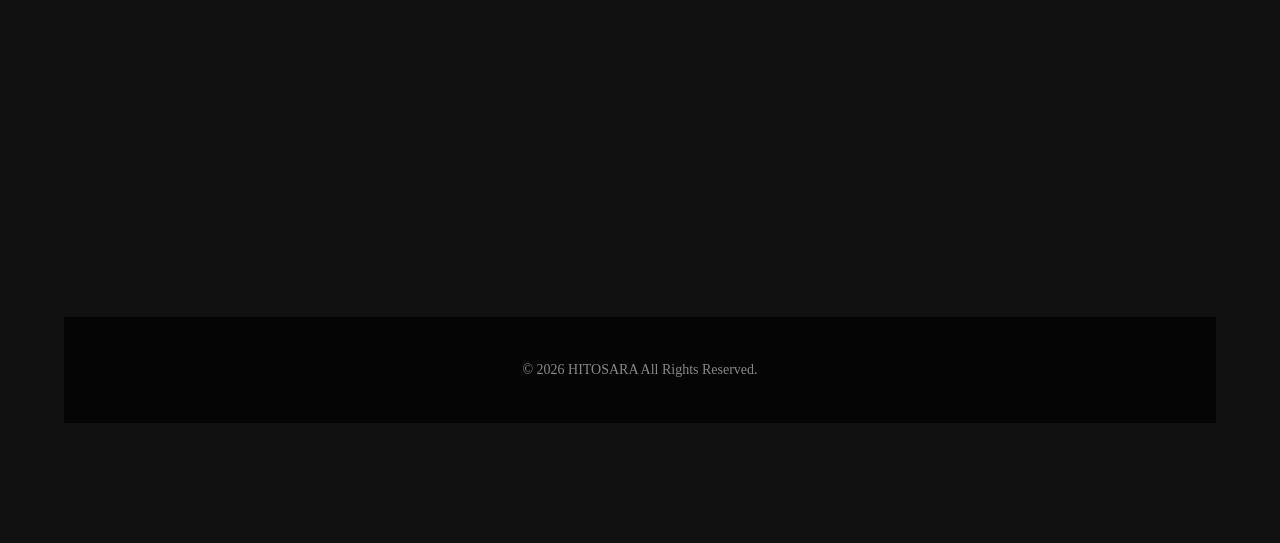
==== commit 51ab1e19: "Add files via upload" ====
--- a/index.html
+++ b/index.html
@@ -152,7 +152,7 @@
 
 <div class="glass">
 
-<h3>AI Matching</h3>
+<h3> Matching</h3>
 
 <p>
 
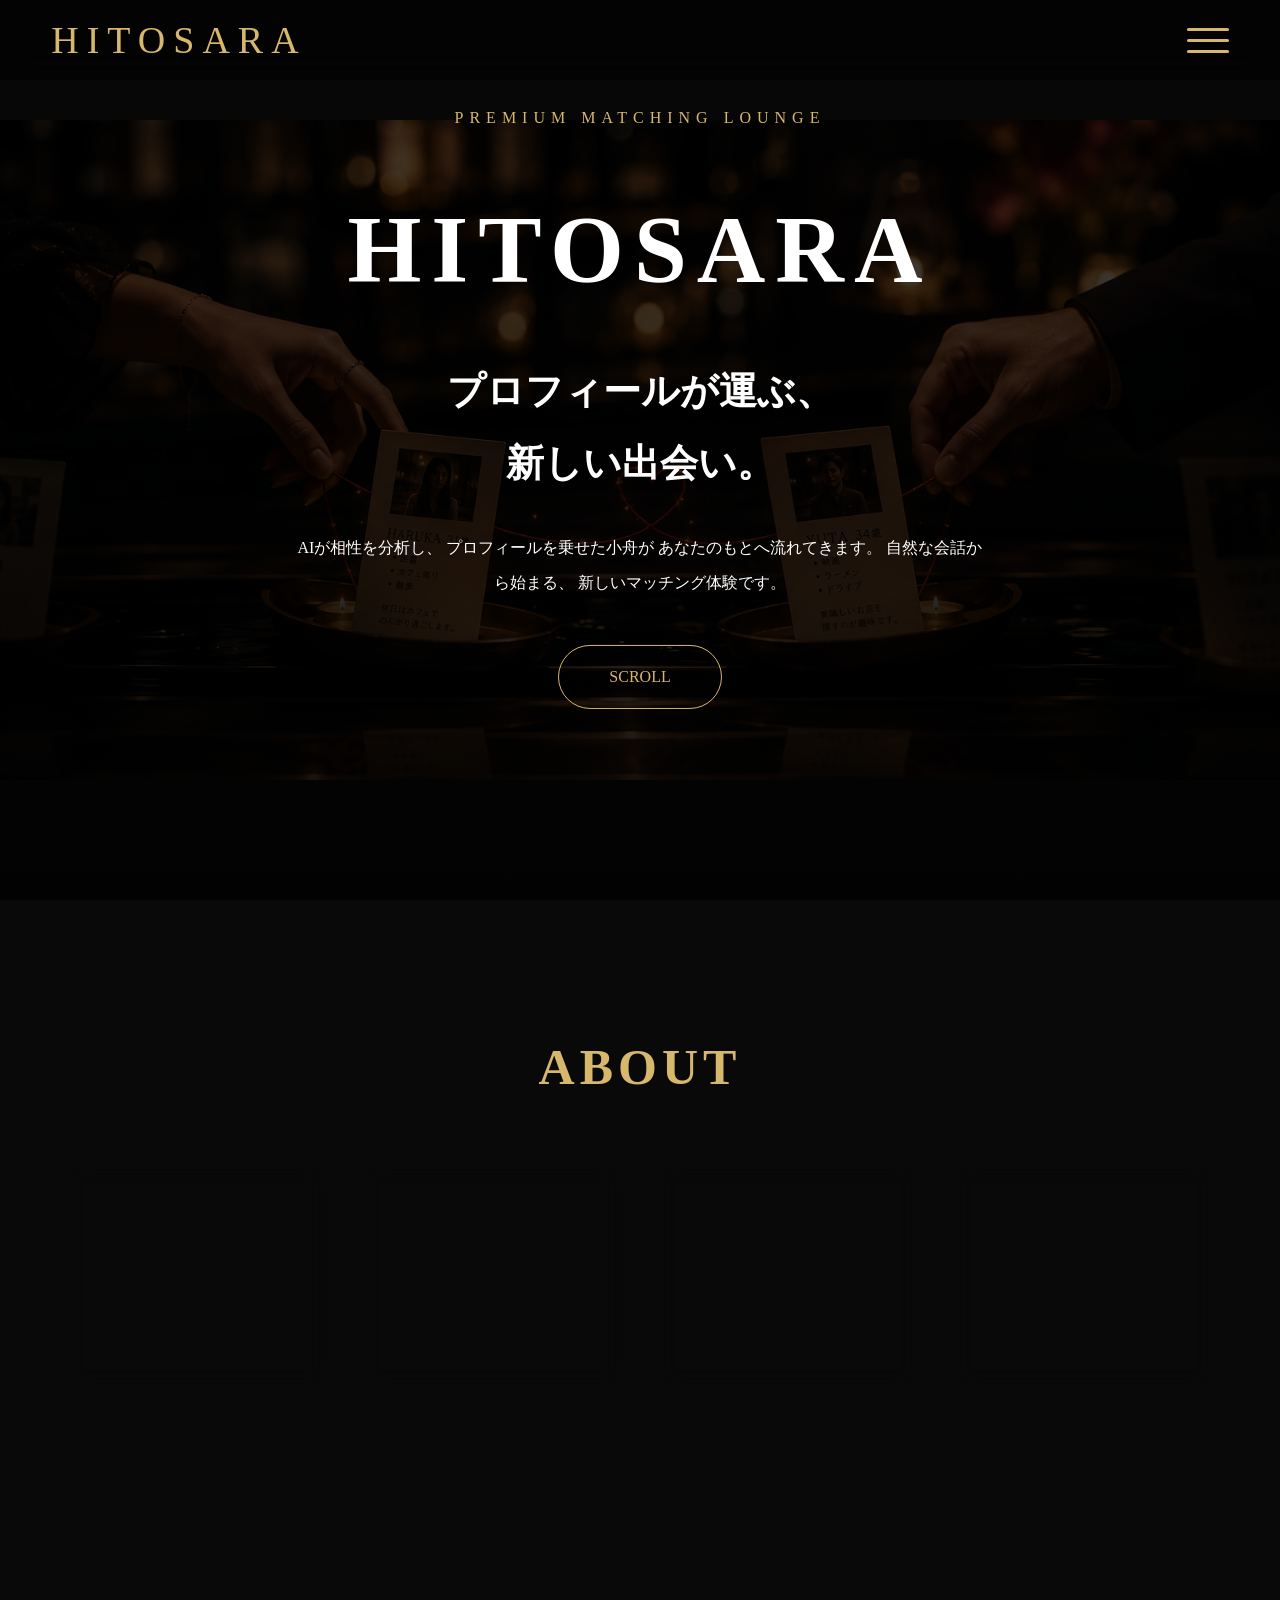
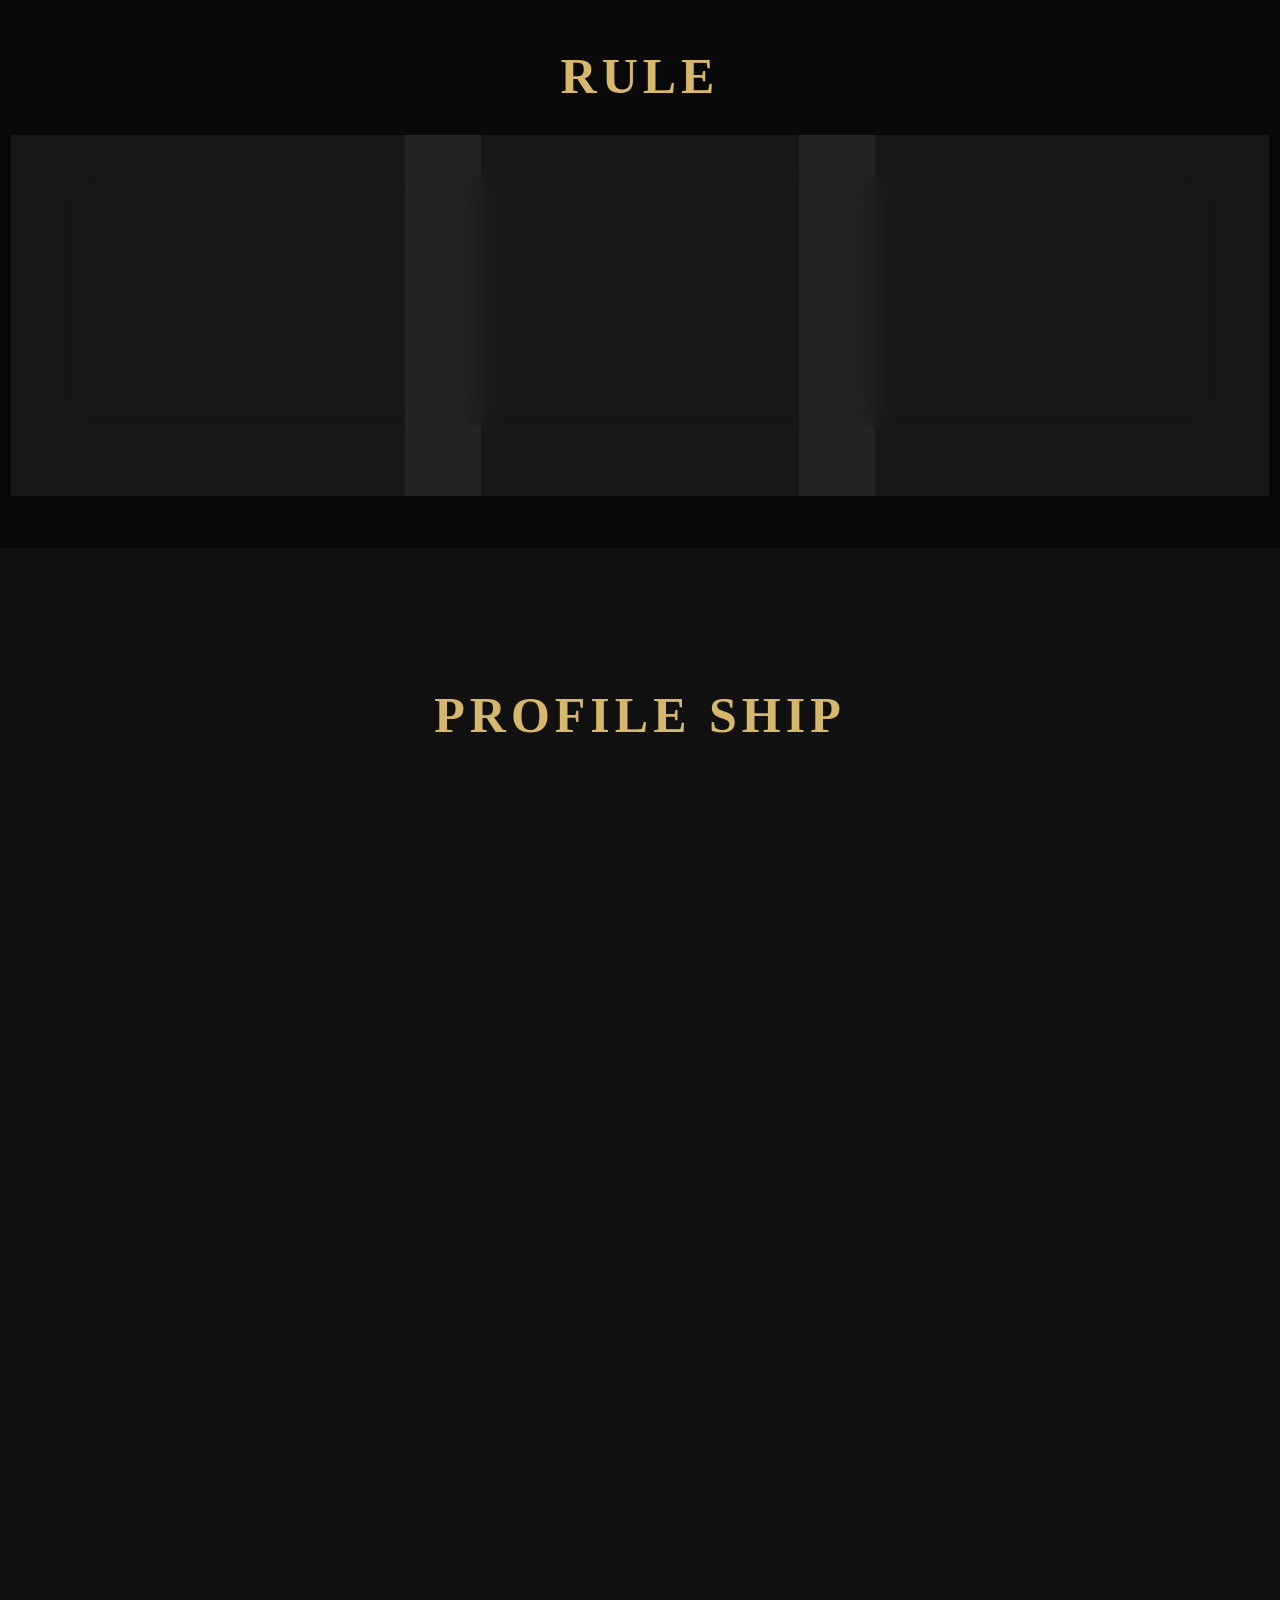
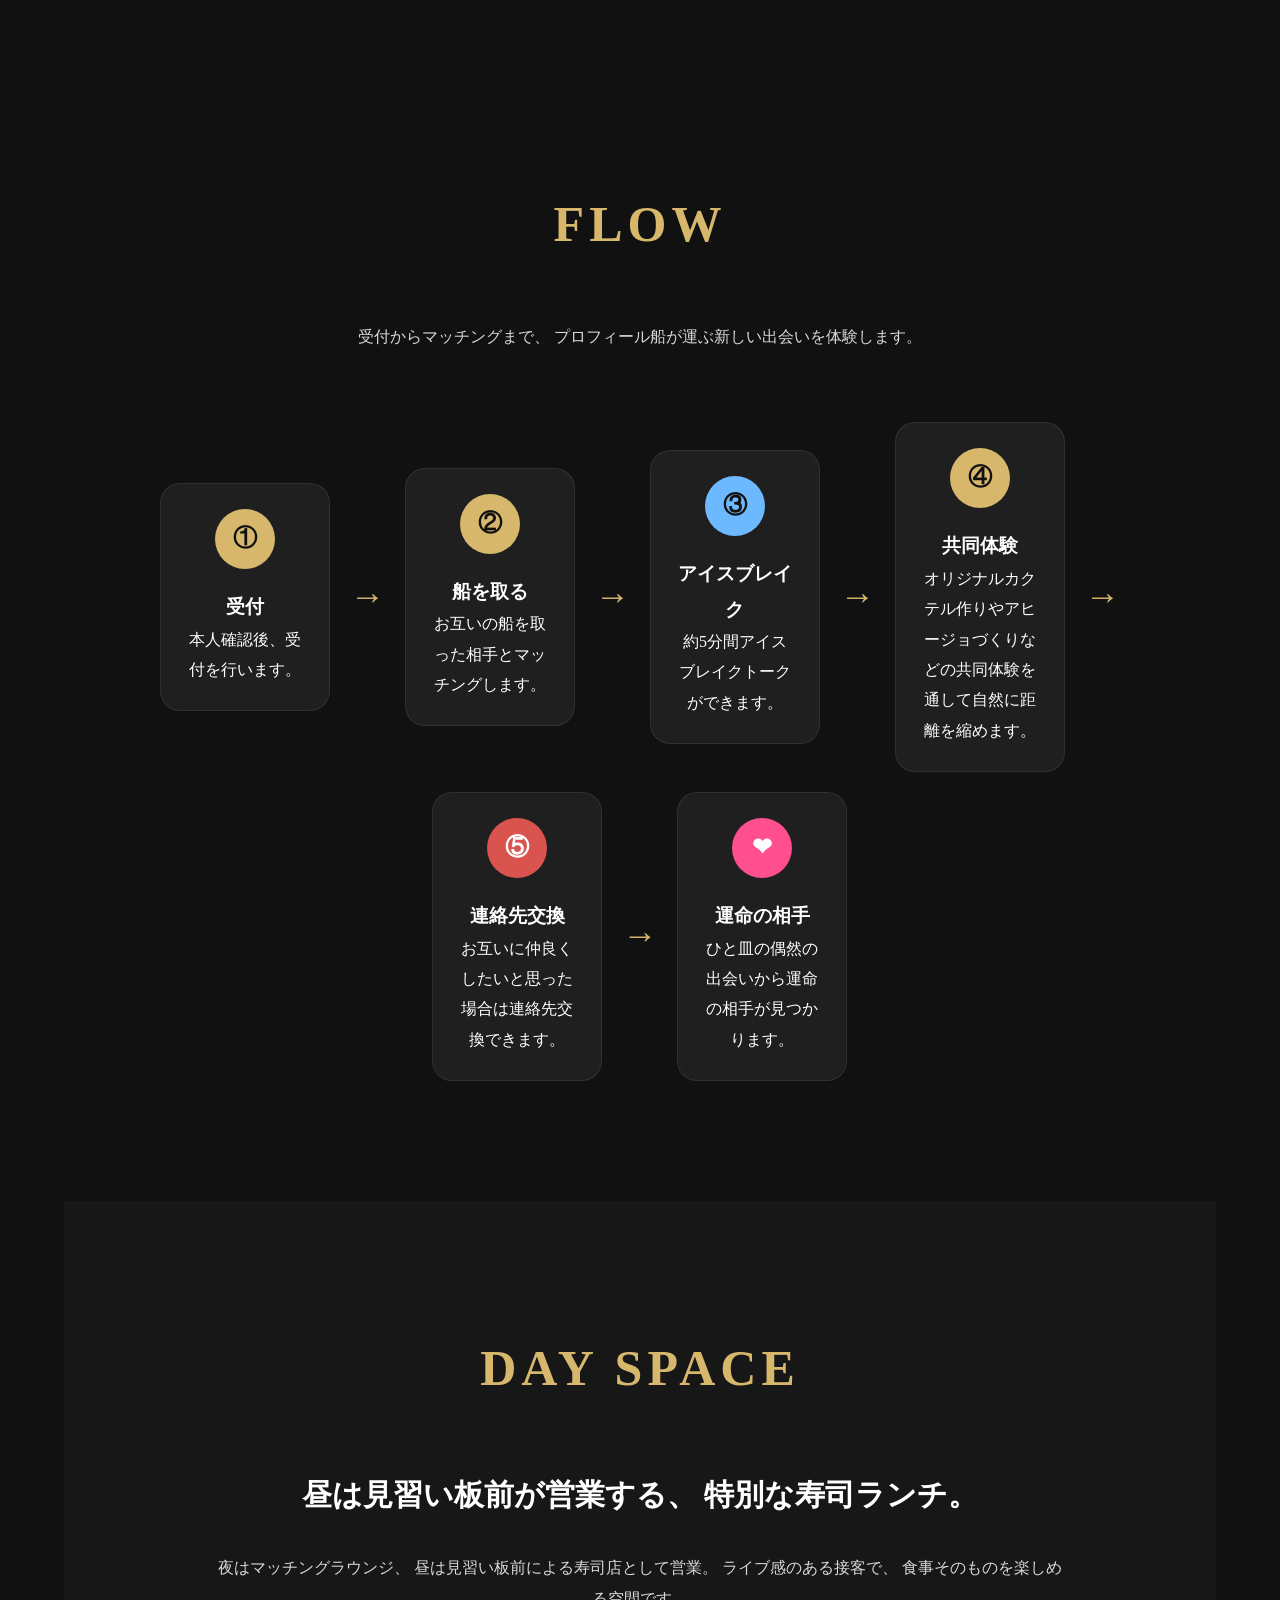
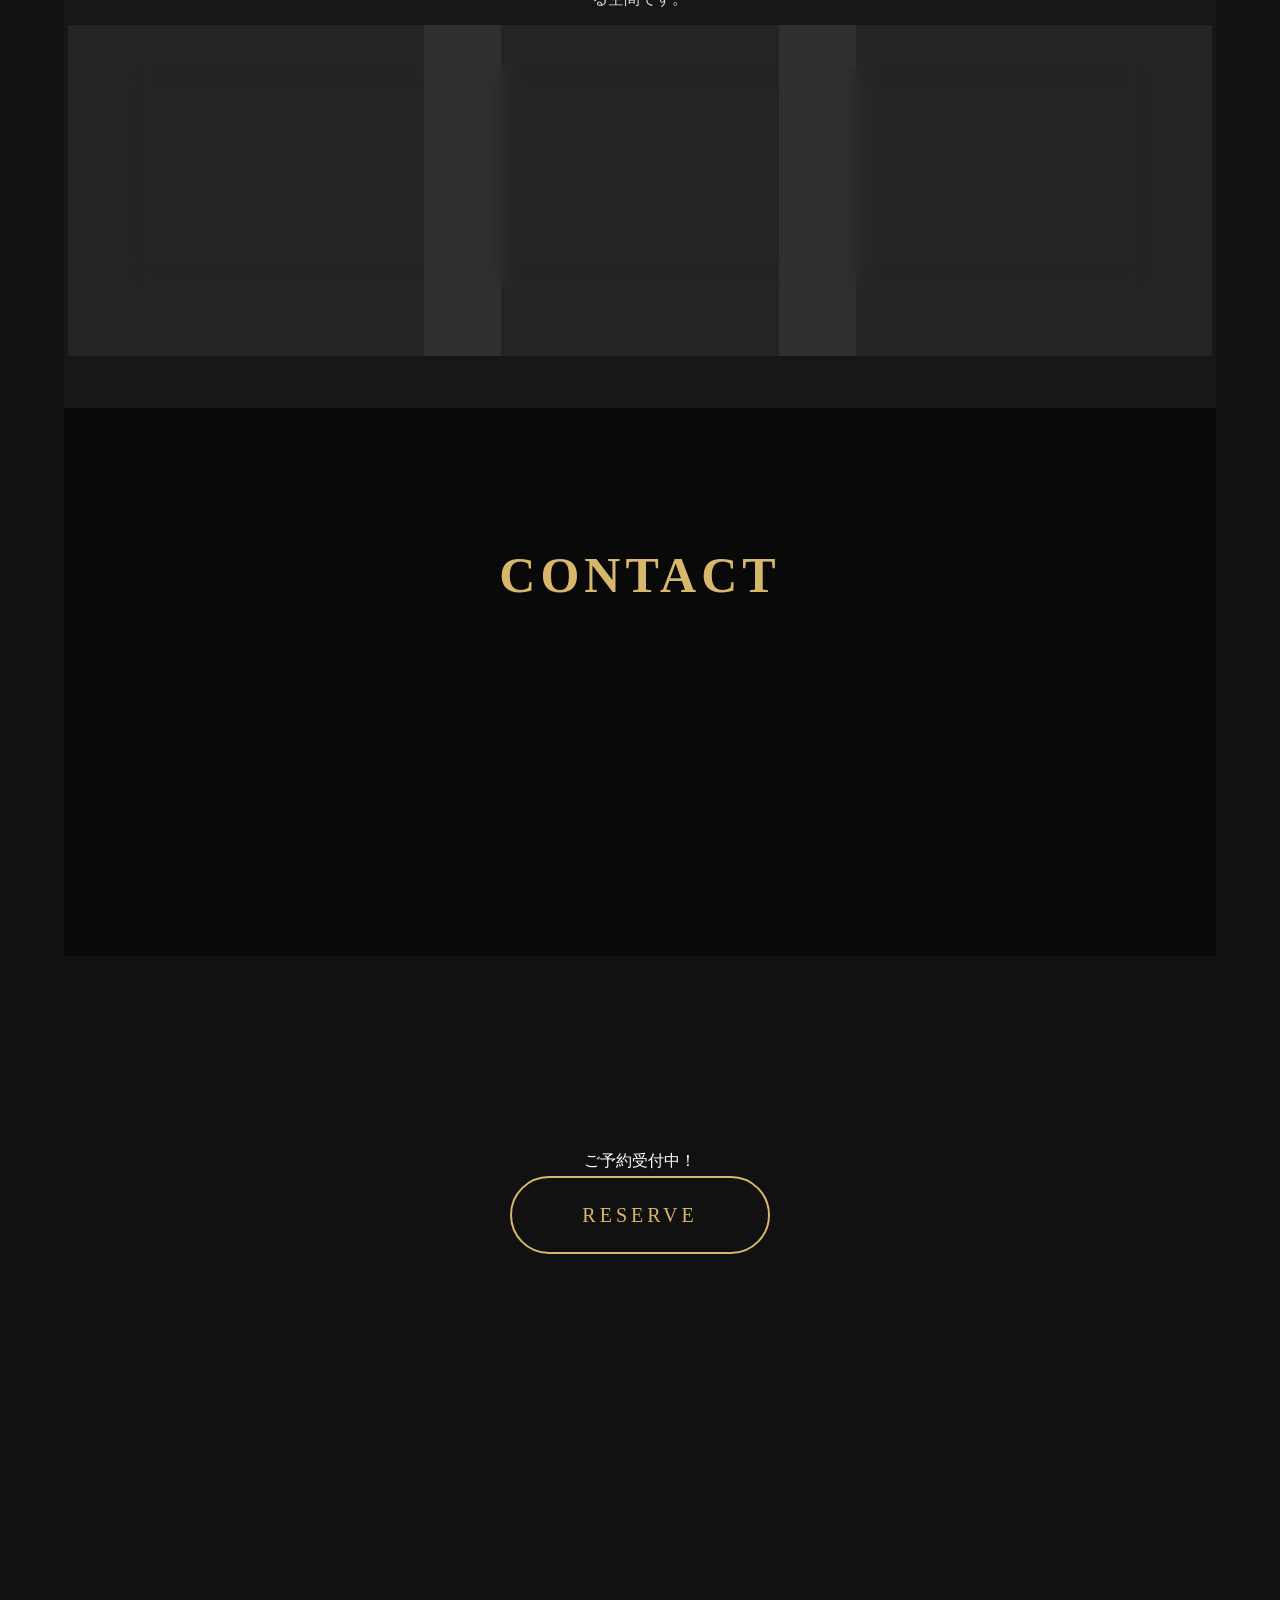
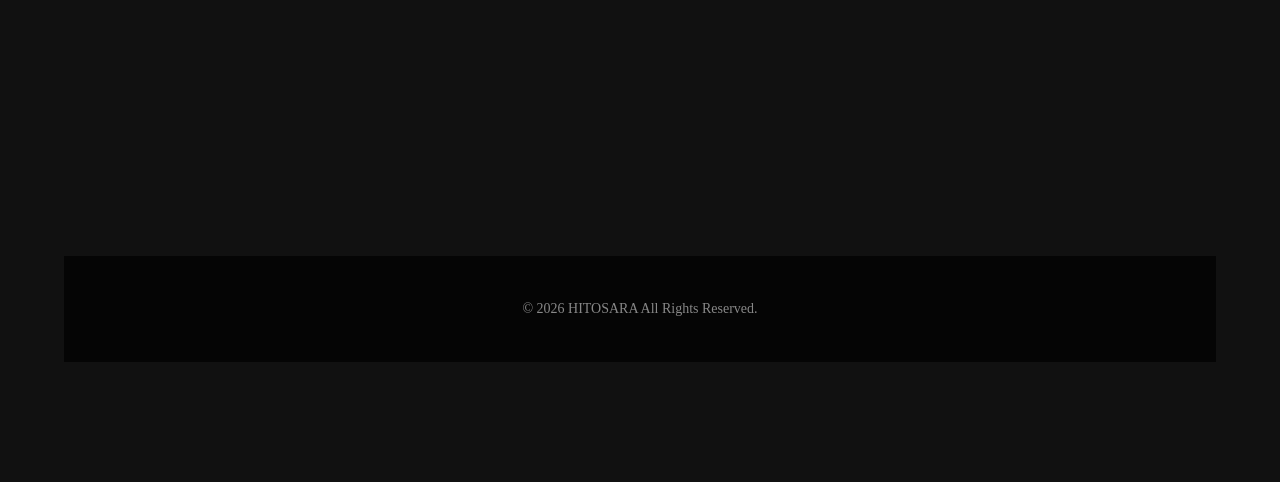
==== commit 2610c3a9: "Add files via upload" ====
--- a/index.html
+++ b/index.html
@@ -260,12 +260,8 @@
 
 <p class="sectionText">
 
-AIが相性を分析し、
-プロフィールを乗せた小舟が
-あなたの前をゆっくり流れます。
-
-気になる相手を選び、
-プロフィールを確認してください。
+
+
 
 </p>
 
